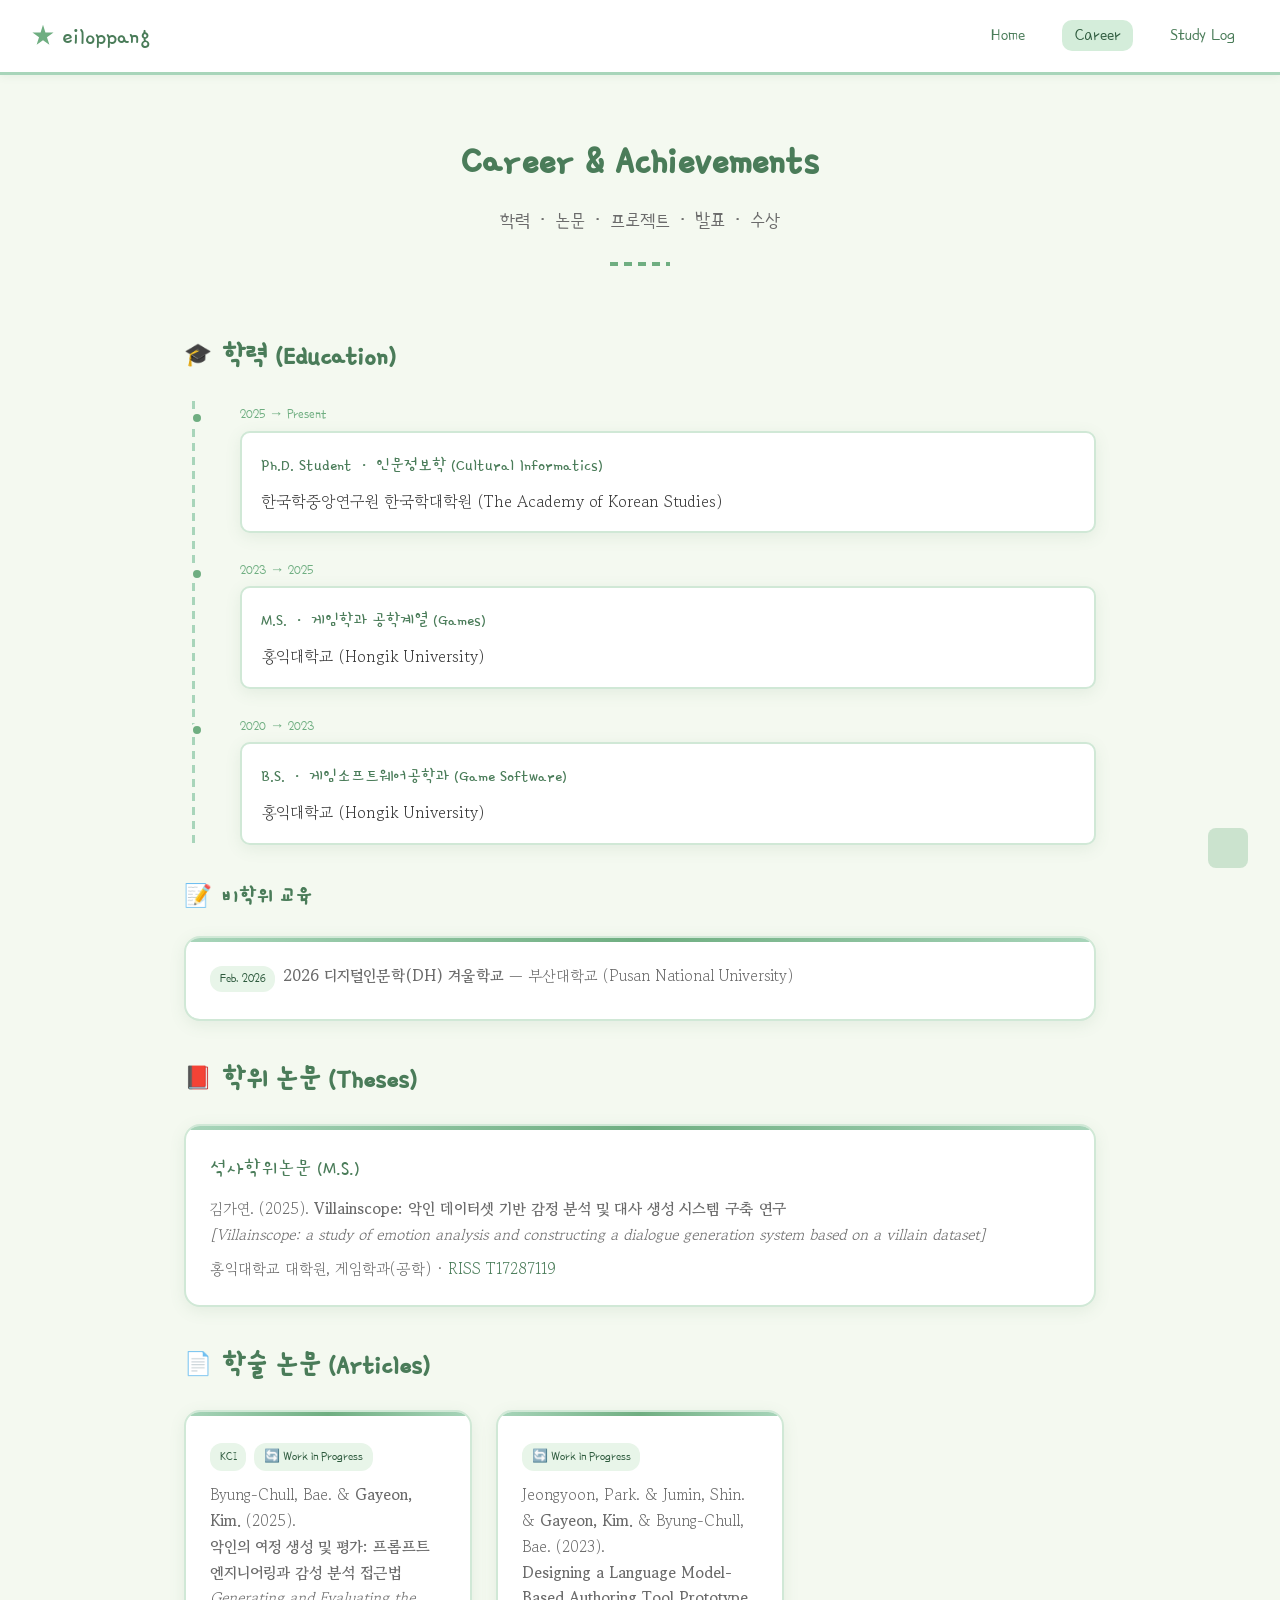
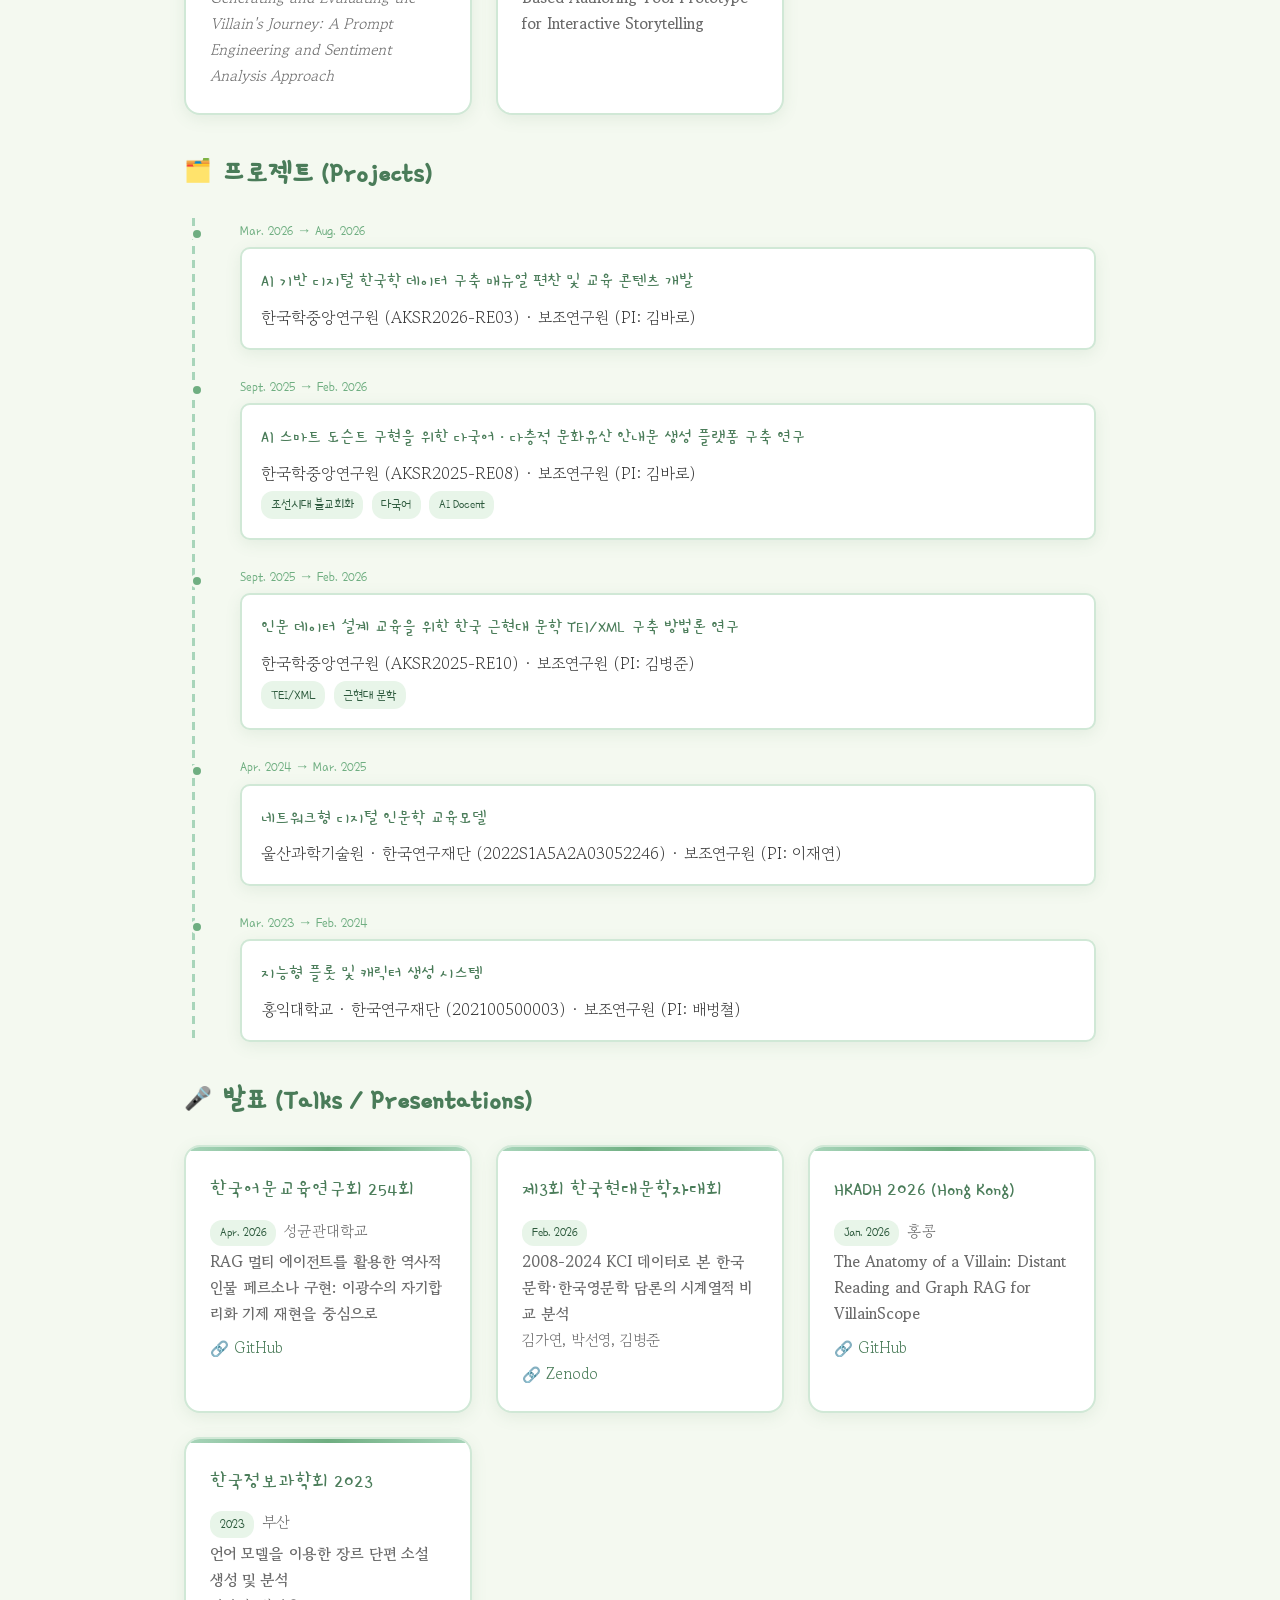
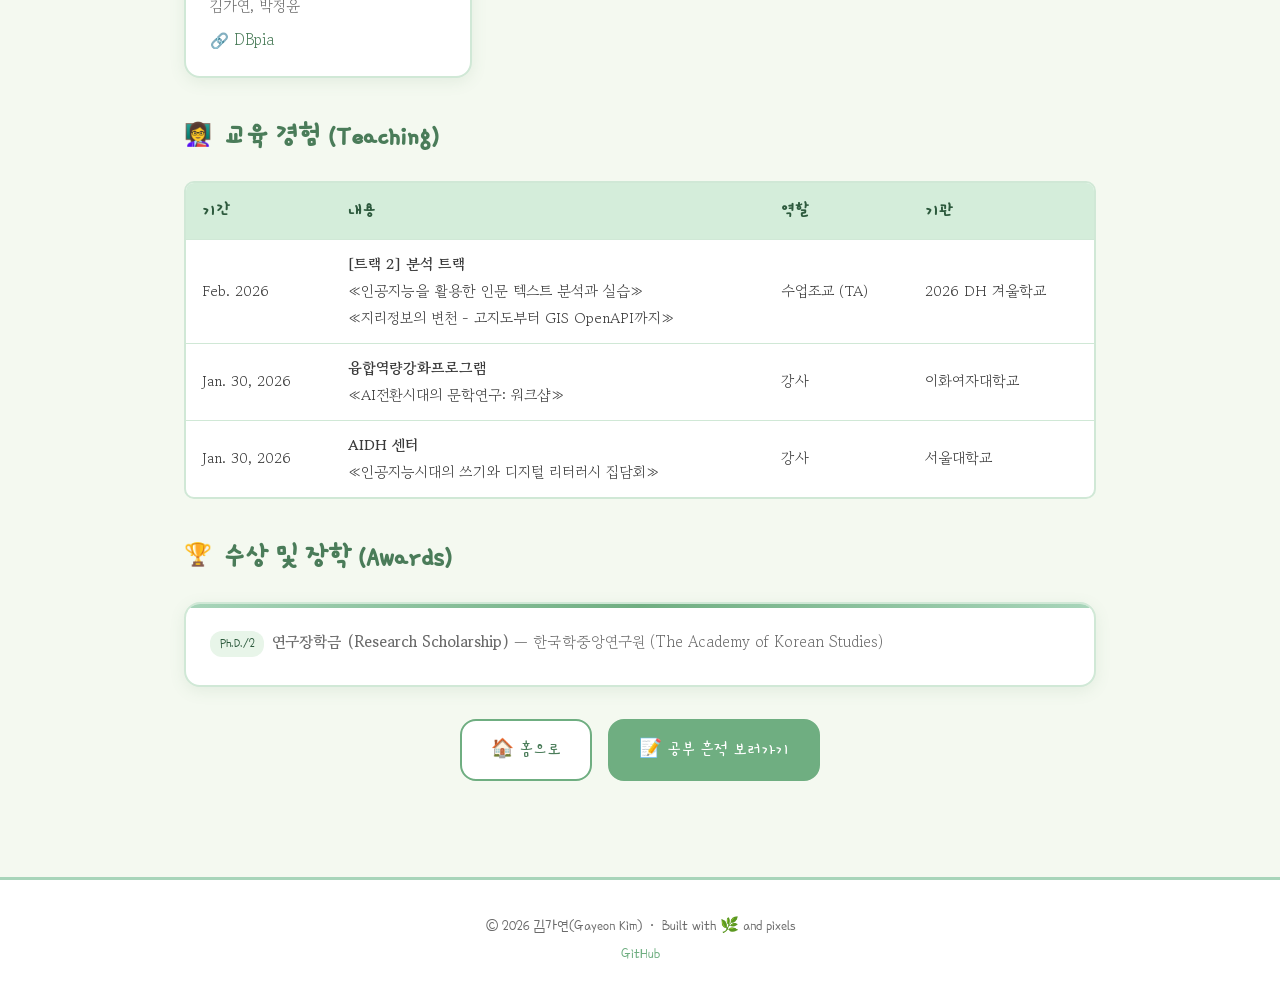
==== career.html @ f71bd715 "git-layout update 1" ====
<!DOCTYPE html>
<html lang="ko">
<head>
  <meta charset="UTF-8" />
  <meta name="viewport" content="width=device-width, initial-scale=1.0" />
  <title>Career · 김가연</title>
  <link rel="stylesheet" href="style.css" />
  <link rel="icon" href="data:image/svg+xml,<svg xmlns='http://www.w3.org/2000/svg' viewBox='0 0 100 100'><text y='.9em' font-size='90'>🌿</text></svg>" />
</head>
<body>

  <!-- Navigation -->
  <nav class="navbar">
    <a href="index.html" class="nav-logo">
      <span class="pixel-star"></span> eiloppang
    </a>
    <ul class="nav-links">
      <li><a href="index.html">Home</a></li>
      <li><a href="career.html" class="active">Career</a></li>
      <li><a href="study.html">Study Log</a></li>
    </ul>
  </nav>

  <!-- Hero -->
  <section class="hero">
    <h1 class="hero-title">Career &amp; Achievements</h1>
    <p class="hero-sub">학력 · 논문 · 프로젝트 · 발표 · 수상</p>
  </section>

  <main class="container">

    <!-- ===== Education ===== -->
    <section>
      <h2 class="section-title"><span class="icon">🎓</span> 학력 (Education)</h2>
      <div class="timeline">

        <div class="timeline-item">
          <div class="timeline-date">2025 → Present</div>
          <div class="timeline-content">
            <div class="timeline-title">Ph.D. Student · 인문정보학 (Cultural Informatics)</div>
            <p>한국학중앙연구원 한국학대학원 (The Academy of Korean Studies)</p>
          </div>
        </div>

        <div class="timeline-item">
          <div class="timeline-date">2023 → 2025</div>
          <div class="timeline-content">
            <div class="timeline-title">M.S. · 게임학과 공학계열 (Games)</div>
            <p>홍익대학교 (Hongik University)</p>
          </div>
        </div>

        <div class="timeline-item">
          <div class="timeline-date">2020 → 2023</div>
          <div class="timeline-content">
            <div class="timeline-title">B.S. · 게임소프트웨어공학과 (Game Software)</div>
            <p>홍익대학교 (Hongik University)</p>
          </div>
        </div>

      </div>

      <h3 class="section-title" style="font-size:1.3rem;"><span class="icon">📝</span> 비학위 교육</h3>
      <div class="card" style="margin-bottom: 2rem;">
        <div class="card-body">
          <p><span class="card-tag">Feb. 2026</span> <strong>2026 디지털인문학(DH) 겨울학교</strong> — 부산대학교 (Pusan National University)</p>
        </div>
      </div>
    </section>

    <!-- ===== Theses ===== -->
    <section>
      <h2 class="section-title"><span class="icon">📕</span> 학위 논문 (Theses)</h2>
      <div class="card" style="margin-bottom: 2rem;">
        <div class="card-title">석사학위논문 (M.S.)</div>
        <div class="card-body">
          <p>
            김가연. (2025). <strong>Villainscope: 악인 데이터셋 기반 감정 분석 및 대사 생성 시스템 구축 연구</strong>
            <br /><em>[Villainscope: a study of emotion analysis and constructing a dialogue generation system based on a villain dataset]</em>
          </p>
          <p style="margin-top: 0.5rem;">
            홍익대학교 대학원, 게임학과(공학) · 
            <a href="https://www-riss-kr/link?id=T17287119" target="_blank">RISS T17287119</a>
          </p>
        </div>
      </div>
    </section>

    <!-- ===== Articles ===== -->
    <section>
      <h2 class="section-title"><span class="icon">📄</span> 학술 논문 (Articles)</h2>
      <div class="card-grid">

        <div class="card">
          <div class="card-title">
            <span class="card-tag">KCI</span> <span class="card-tag">🔄 Work in Progress</span>
          </div>
          <div class="card-body">
            <p>Byung-Chull, Bae. &amp; <strong>Gayeon, Kim.</strong> (2025).</p>
            <p><strong>악인의 여정 생성 및 평가: 프롬프트 엔지니어링과 감성 분석 접근법</strong></p>
            <p><em>Generating and Evaluating the Villain's Journey: A Prompt Engineering and Sentiment Analysis Approach</em></p>
          </div>
        </div>

        <div class="card">
          <div class="card-title">
            <span class="card-tag">🔄 Work in Progress</span>
          </div>
          <div class="card-body">
            <p>Jeongyoon, Park. &amp; Jumin, Shin. &amp; <strong>Gayeon, Kim.</strong> &amp; Byung-Chull, Bae. (2023).</p>
            <p><strong>Designing a Language Model-Based Authoring Tool Prototype for Interactive Storytelling</strong></p>
          </div>
        </div>

      </div>
    </section>

    <!-- ===== Projects ===== -->
    <section>
      <h2 class="section-title"><span class="icon">🗂️</span> 프로젝트 (Projects)</h2>
      <div class="timeline">

        <div class="timeline-item">
          <div class="timeline-date">Mar. 2026 → Aug. 2026</div>
          <div class="timeline-content">
            <div class="timeline-title">AI 기반 디지털 한국학 데이터 구축 매뉴얼 편찬 및 교육 콘텐츠 개발</div>
            <p>한국학중앙연구원 (AKSR2026-RE03) · 보조연구원 (PI: 김바로)</p>
          </div>
        </div>

        <div class="timeline-item">
          <div class="timeline-date">Sept. 2025 → Feb. 2026</div>
          <div class="timeline-content">
            <div class="timeline-title">AI 스마트 도슨트 구현을 위한 다국어·다층적 문화유산 안내문 생성 플랫폼 구축 연구</div>
            <p>한국학중앙연구원 (AKSR2025-RE08) · 보조연구원 (PI: 김바로)</p>
            <p><span class="card-tag">조선시대 불교회화</span> <span class="card-tag">다국어</span> <span class="card-tag">AI Docent</span></p>
          </div>
        </div>

        <div class="timeline-item">
          <div class="timeline-date">Sept. 2025 → Feb. 2026</div>
          <div class="timeline-content">
            <div class="timeline-title">인문 데이터 설계 교육을 위한 한국 근현대 문학 TEI/XML 구축 방법론 연구</div>
            <p>한국학중앙연구원 (AKSR2025-RE10) · 보조연구원 (PI: 김병준)</p>
            <p><span class="card-tag">TEI/XML</span> <span class="card-tag">근현대 문학</span></p>
          </div>
        </div>

        <div class="timeline-item">
          <div class="timeline-date">Apr. 2024 → Mar. 2025</div>
          <div class="timeline-content">
            <div class="timeline-title">네트워크형 디지털 인문학 교육모델</div>
            <p>울산과학기술원 · 한국연구재단 (2022S1A5A2A03052246) · 보조연구원 (PI: 이재연)</p>
          </div>
        </div>

        <div class="timeline-item">
          <div class="timeline-date">Mar. 2023 → Feb. 2024</div>
          <div class="timeline-content">
            <div class="timeline-title">지능형 플롯 및 캐릭터 생성 시스템</div>
            <p>홍익대학교 · 한국연구재단 (202100500003) · 보조연구원 (PI: 배벙쳘)</p>
          </div>
        </div>

      </div>
    </section>

    <!-- ===== Talks ===== -->
    <section>
      <h2 class="section-title"><span class="icon">🎤</span> 발표 (Talks / Presentations)</h2>
      <div class="card-grid">

        <div class="card">
          <div class="card-title">한국어문교육연구회 254회</div>
          <div class="card-body">
            <p><span class="card-tag">Apr. 2026</span> 성균관대학교</p>
            <p><strong>RAG 멀티 에이전트를 활용한 역사적 인물 페르소나 구현: 이광수의 자기합리화 기제 재현을 중심으로</strong></p>
            <p style="margin-top:0.5rem;"><a href="https://github.com/eiloppang/LGS-mulitagent" target="_blank">🔗 GitHub</a></p>
          </div>
        </div>

        <div class="card">
          <div class="card-title">제3회 한국현대문학자대회</div>
          <div class="card-body">
            <p><span class="card-tag">Feb. 2026</span></p>
            <p><strong>2008-2024 KCI 데이터로 본 한국문학·한국영문학 담론의 시계열적 비교 분석</strong></p>
            <p>김가연, 박선영, 김병준</p>
            <p style="margin-top:0.5rem;"><a href="https://zenodo.org/records/18738333" target="_blank">🔗 Zenodo</a></p>
          </div>
        </div>

        <div class="card">
          <div class="card-title">HKADH 2026 (Hong Kong)</div>
          <div class="card-body">
            <p><span class="card-tag">Jan. 2026</span> 홍콩</p>
            <p><strong>The Anatomy of a Villain: Distant Reading and Graph RAG for VillainScope</strong></p>
            <p style="margin-top:0.5rem;"><a href="https://github.com/eiloppang/VillainScope_project" target="_blank">🔗 GitHub</a></p>
          </div>
        </div>

        <div class="card">
          <div class="card-title">한국정보과학회 2023</div>
          <div class="card-body">
            <p><span class="card-tag">2023</span> 부산</p>
            <p><strong>언어 모델을 이용한 장르 단편 소설 생성 및 분석</strong></p>
            <p>김가연, 박정윤</p>
            <p style="margin-top:0.5rem;"><a href="https://www.dbpia.co.kr/journal/articleDetail?nodeId=NODE11705268" target="_blank">🔗 DBpia</a></p>
          </div>
        </div>

      </div>
    </section>

    <!-- ===== Teaching ===== -->
    <section>
      <h2 class="section-title"><span class="icon">👩‍🏫</span> 교육 경험 (Teaching)</h2>
      <table class="styled-table">
        <thead>
          <tr>
            <th>기간</th>
            <th>내용</th>
            <th>역할</th>
            <th>기관</th>
          </tr>
        </thead>
        <tbody>
          <tr>
            <td>Feb. 2026</td>
            <td>
              <strong>[트랙 2] 분석 트랙</strong><br />
              ≪인공지능을 활용한 인문 텍스트 분석과 실습≫<br />
              ≪지리정보의 변천 - 고지도부터 GIS OpenAPI까지≫
            </td>
            <td>수업조교 (TA)</td>
            <td>2026 DH 겨울학교</td>
          </tr>
          <tr>
            <td>Jan. 30, 2026</td>
            <td>
              <strong>융합역량강화프로그램</strong><br />
              ≪AI전환시대의 문학연구: 워크샵≫
            </td>
            <td>강사</td>
            <td>이화여자대학교</td>
          </tr>
          <tr>
            <td>Jan. 30, 2026</td>
            <td>
              <strong>AIDH 센터</strong><br />
              ≪인공지능시대의 쓰기와 디지털 리터러시 집담회≫
            </td>
            <td>강사</td>
            <td>서울대학교</td>
          </tr>
        </tbody>
      </table>
    </section>

    <!-- ===== Awards ===== -->
    <section>
      <h2 class="section-title"><span class="icon">🏆</span> 수상 및 장학 (Awards)</h2>
      <div class="card" style="margin-bottom: 2rem;">
        <div class="card-body">
          <p><span class="card-tag">Ph.D./2</span> <strong>연구장학금 (Research Scholarship)</strong> — 한국학중앙연구원 (The Academy of Korean Studies)</p>
        </div>
      </div>
    </section>

    <!-- CTA -->
    <div class="cta-area">
      <a href="index.html" class="btn btn-secondary">🏠 홈으로</a>
      <a href="study.html" class="btn btn-primary">📝 공부 흔적 보러가기</a>
    </div>

  </main>

  <!-- Footer -->
  <footer class="footer">
    <p>© 2026 김가연(Gayeon Kim) · Built with 🌿 and pixels</p>
    <p><a href="https://github.com/eiloppang" target="_blank">GitHub</a></p>
  </footer>

  <div class="pixel-deco"></div>

</body>
</html>
---- style.css ----
/* ===== Google Fonts ===== */
@import url('https://fonts.googleapis.com/css2?family=Gowun+Batang&family=Gamja+Flower&family=Poor+Story&display=swap');

/* ===== CSS Variables ===== */
:root {
  --bg-main: #f4f9f0;
  --bg-card: #ffffff;
  --bg-accent: #d4edda;
  --bg-accent-hover: #c1e6c9;
  --green-dark: #4a7c59;
  --green-mid: #6fae81;
  --green-light: #a8d5ba;
  --green-pastel: #e8f5e9;
  --text-main: #3a3a3a;
  --text-sub: #6b6b6b;
  --text-accent: #2d5a3d;
  --border-soft: #d0e8d6;
  --shadow-card: 0 4px 16px rgba(74, 124, 89, 0.10);
  --shadow-hover: 0 8px 28px rgba(74, 124, 89, 0.18);
  --radius: 16px;
  --radius-sm: 10px;
  --transition: 0.3s ease;
}

/* ===== Reset & Base ===== */
*, *::before, *::after {
  margin: 0;
  padding: 0;
  box-sizing: border-box;
}

html {
  scroll-behavior: smooth;
}

body {
  font-family: 'Gowun Batang', serif;
  background: var(--bg-main);
  color: var(--text-main);
  line-height: 1.8;
  min-height: 100vh;
}

a {
  color: var(--green-dark);
  text-decoration: none;
  transition: color var(--transition);
}

a:hover {
  color: var(--green-mid);
}

/* ===== Pixel-art decorative border ===== */
.pixel-border {
  border: 3px solid var(--green-light);
  border-image: repeating-linear-gradient(
    90deg,
    var(--green-light) 0px,
    var(--green-light) 6px,
    transparent 6px,
    transparent 10px
  ) 3;
}

/* ===== Navigation ===== */
.navbar {
  background: var(--bg-card);
  border-bottom: 3px solid var(--green-light);
  padding: 0.8rem 2rem;
  display: flex;
  justify-content: space-between;
  align-items: center;
  position: sticky;
  top: 0;
  z-index: 100;
  box-shadow: 0 2px 8px rgba(74, 124, 89, 0.08);
}

.nav-logo {
  font-family: 'Gamja Flower', cursive;
  font-size: 1.6rem;
  color: var(--green-dark);
  display: flex;
  align-items: center;
  gap: 0.5rem;
}

.nav-logo .pixel-star {
  display: inline-block;
  width: 22px;
  height: 22px;
  background: var(--green-mid);
  clip-path: polygon(
    50% 0%, 61% 35%, 98% 35%, 68% 57%,
    79% 91%, 50% 70%, 21% 91%, 32% 57%,
    2% 35%, 39% 35%
  );
}

.nav-links {
  display: flex;
  gap: 1.5rem;
  list-style: none;
}

.nav-links a {
  font-family: 'Poor Story', cursive;
  font-size: 1.1rem;
  padding: 0.4rem 0.8rem;
  border-radius: var(--radius-sm);
  transition: background var(--transition), color var(--transition);
}

.nav-links a:hover,
.nav-links a.active {
  background: var(--bg-accent);
  color: var(--text-accent);
}

/* ===== Hero Section ===== */
.hero {
  text-align: center;
  padding: 3rem 2rem 2rem;
  position: relative;
}

.hero::after {
  content: '';
  display: block;
  width: 60px;
  height: 4px;
  margin: 1.5rem auto 0;
  background: repeating-linear-gradient(
    90deg,
    var(--green-mid) 0px,
    var(--green-mid) 8px,
    transparent 8px,
    transparent 14px
  );
}

.hero-title {
  font-family: 'Gamja Flower', cursive;
  font-size: 2.6rem;
  color: var(--green-dark);
  margin-bottom: 0.4rem;
}

.hero-sub {
  font-family: 'Poor Story', cursive;
  font-size: 1.2rem;
  color: var(--text-sub);
}

.hero-badge {
  display: inline-block;
  margin-top: 1rem;
  padding: 0.3rem 1rem;
  background: var(--bg-accent);
  color: var(--text-accent);
  border-radius: 20px;
  font-family: 'Poor Story', cursive;
  font-size: 0.95rem;
}

/* ===== Container ===== */
.container {
  max-width: 960px;
  margin: 0 auto;
  padding: 2rem 1.5rem;
}

.container-wide {
  max-width: 1100px;
  margin: 0 auto;
  padding: 2rem 1.5rem;
}

/* ===== Section Title ===== */
.section-title {
  font-family: 'Gamja Flower', cursive;
  font-size: 1.8rem;
  color: var(--green-dark);
  margin-bottom: 1.2rem;
  display: flex;
  align-items: center;
  gap: 0.6rem;
}

.section-title .icon {
  font-size: 1.4rem;
}

/* ===== Cards ===== */
.card-grid {
  display: grid;
  grid-template-columns: repeat(auto-fill, minmax(280px, 1fr));
  gap: 1.5rem;
  margin-bottom: 2rem;
}

.card {
  background: var(--bg-card);
  border: 2px solid var(--border-soft);
  border-radius: var(--radius);
  padding: 1.5rem;
  box-shadow: var(--shadow-card);
  transition: transform var(--transition), box-shadow var(--transition);
  position: relative;
  overflow: hidden;
}

.card::before {
  content: '';
  position: absolute;
  top: 0;
  left: 0;
  right: 0;
  height: 4px;
  background: linear-gradient(90deg, var(--green-light), var(--green-mid), var(--green-light));
}

.card:hover {
  transform: translateY(-4px);
  box-shadow: var(--shadow-hover);
}

.card-title {
  font-family: 'Gamja Flower', cursive;
  font-size: 1.3rem;
  color: var(--green-dark);
  margin-bottom: 0.5rem;
}

.card-body {
  font-size: 0.95rem;
  color: var(--text-sub);
  line-height: 1.7;
}

.card-tag {
  display: inline-block;
  padding: 0.15rem 0.6rem;
  background: var(--green-pastel);
  color: var(--text-accent);
  border-radius: 12px;
  font-size: 0.8rem;
  margin: 0.2rem 0.2rem 0.2rem 0;
  font-family: 'Poor Story', cursive;
}

/* ===== Interest Cards (index) ===== */
.interest-grid {
  display: grid;
  grid-template-columns: repeat(auto-fill, minmax(200px, 1fr));
  gap: 1.2rem;
  margin-bottom: 2rem;
}

.interest-card {
  background: var(--bg-card);
  border: 2px dashed var(--green-light);
  border-radius: var(--radius);
  padding: 1.2rem;
  text-align: center;
  transition: transform var(--transition), border-color var(--transition);
}

.interest-card:hover {
  transform: translateY(-3px);
  border-color: var(--green-mid);
}

.interest-icon {
  font-size: 2rem;
  margin-bottom: 0.5rem;
}

.interest-label {
  font-family: 'Gamja Flower', cursive;
  font-size: 1.15rem;
  color: var(--green-dark);
}

.interest-desc {
  font-size: 0.85rem;
  color: var(--text-sub);
  margin-top: 0.3rem;
}

/* ===== Bio Text Block ===== */
.bio-block {
  background: var(--bg-card);
  border: 2px solid var(--border-soft);
  border-radius: var(--radius);
  padding: 2rem;
  margin-bottom: 2rem;
  box-shadow: var(--shadow-card);
  position: relative;
}

.bio-block::before {
  content: '"';
  position: absolute;
  top: 0.2rem;
  left: 1rem;
  font-size: 3rem;
  color: var(--green-light);
  font-family: 'Gamja Flower', cursive;
  line-height: 1;
}

.bio-block p {
  margin-bottom: 1rem;
  text-indent: 1em;
}

.bio-block p:last-child {
  margin-bottom: 0;
}

.bio-highlight {
  color: var(--green-dark);
  font-weight: bold;
}

/* ===== CTA Buttons ===== */
.cta-area {
  display: flex;
  gap: 1rem;
  justify-content: center;
  flex-wrap: wrap;
  margin: 2rem 0;
}

.btn {
  display: inline-flex;
  align-items: center;
  gap: 0.5rem;
  padding: 0.8rem 1.8rem;
  border-radius: var(--radius);
  font-family: 'Gamja Flower', cursive;
  font-size: 1.15rem;
  border: 2px solid var(--green-mid);
  cursor: pointer;
  transition: all var(--transition);
  text-decoration: none;
}

.btn-primary {
  background: var(--green-mid);
  color: #fff;
}

.btn-primary:hover {
  background: var(--green-dark);
  border-color: var(--green-dark);
  color: #fff;
}

.btn-secondary {
  background: var(--bg-card);
  color: var(--green-dark);
}

.btn-secondary:hover {
  background: var(--bg-accent);
}

/* ===== Timeline (career) ===== */
.timeline {
  position: relative;
  padding-left: 2rem;
  margin-bottom: 2rem;
}

.timeline::before {
  content: '';
  position: absolute;
  left: 8px;
  top: 0;
  bottom: 0;
  width: 3px;
  background: repeating-linear-gradient(
    180deg,
    var(--green-light) 0px,
    var(--green-light) 8px,
    transparent 8px,
    transparent 14px
  );
}

.timeline-item {
  position: relative;
  margin-bottom: 1.5rem;
  padding-left: 1.5rem;
}

.timeline-item::before {
  content: '';
  position: absolute;
  left: -1.65rem;
  top: 0.6rem;
  width: 14px;
  height: 14px;
  background: var(--green-mid);
  border: 3px solid var(--bg-main);
  border-radius: 50%;
}

.timeline-date {
  font-family: 'Poor Story', cursive;
  font-size: 0.9rem;
  color: var(--green-mid);
  margin-bottom: 0.2rem;
}

.timeline-content {
  background: var(--bg-card);
  border: 2px solid var(--border-soft);
  border-radius: var(--radius-sm);
  padding: 1rem 1.2rem;
  box-shadow: var(--shadow-card);
}

.timeline-title {
  font-family: 'Gamja Flower', cursive;
  font-size: 1.15rem;
  color: var(--green-dark);
  margin-bottom: 0.3rem;
}

/* ===== Tables (career) ===== */
.styled-table {
  width: 100%;
  border-collapse: separate;
  border-spacing: 0;
  border: 2px solid var(--border-soft);
  border-radius: var(--radius-sm);
  overflow: hidden;
  margin-bottom: 2rem;
  background: var(--bg-card);
}

.styled-table thead {
  background: var(--bg-accent);
}

.styled-table th {
  padding: 0.8rem 1rem;
  font-family: 'Gamja Flower', cursive;
  font-size: 1.05rem;
  color: var(--text-accent);
  text-align: left;
}

.styled-table td {
  padding: 0.7rem 1rem;
  border-top: 1px solid var(--border-soft);
  font-size: 0.93rem;
}

.styled-table tbody tr:hover {
  background: var(--green-pastel);
}

/* ===== Study Page ===== */
.study-card {
  background: var(--bg-card);
  border: 2px solid var(--border-soft);
  border-radius: var(--radius);
  padding: 1.5rem;
  margin-bottom: 1.2rem;
  box-shadow: var(--shadow-card);
  transition: transform var(--transition);
}

.study-card:hover {
  transform: translateY(-2px);
}

.study-card-header {
  display: flex;
  justify-content: space-between;
  align-items: flex-start;
  margin-bottom: 0.6rem;
}

.study-card-title {
  font-family: 'Gamja Flower', cursive;
  font-size: 1.2rem;
  color: var(--green-dark);
}

.study-card-date {
  font-family: 'Poor Story', cursive;
  font-size: 0.9rem;
  color: var(--green-mid);
  white-space: nowrap;
  margin-left: 1rem;
}

.study-card-body {
  font-size: 0.93rem;
  color: var(--text-sub);
}

.study-empty {
  text-align: center;
  padding: 3rem;
  color: var(--text-sub);
  font-family: 'Poor Story', cursive;
  font-size: 1.2rem;
  border: 2px dashed var(--green-light);
  border-radius: var(--radius);
}

/* ===== Skill Tags List ===== */
.skill-group {
  margin-bottom: 1.5rem;
}

.skill-group-title {
  font-family: 'Gamja Flower', cursive;
  font-size: 1.1rem;
  color: var(--text-accent);
  margin-bottom: 0.5rem;
}

.skill-tags {
  display: flex;
  flex-wrap: wrap;
  gap: 0.4rem;
}

.skill-tag {
  display: inline-block;
  padding: 0.25rem 0.75rem;
  background: var(--green-pastel);
  color: var(--text-accent);
  border: 1px solid var(--green-light);
  border-radius: 20px;
  font-size: 0.88rem;
  font-family: 'Poor Story', cursive;
}

/* ===== Footer ===== */
.footer {
  text-align: center;
  padding: 2rem 1rem;
  margin-top: 2rem;
  border-top: 3px solid var(--green-light);
  background: var(--bg-card);
  font-family: 'Poor Story', cursive;
  color: var(--text-sub);
  font-size: 0.95rem;
}

.footer a {
  color: var(--green-mid);
}

/* ===== Floating Pixel Deco ===== */
.pixel-deco {
  position: fixed;
  bottom: 2rem;
  right: 2rem;
  width: 40px;
  height: 40px;
  background: var(--green-mid);
  border-radius: 8px;
  opacity: 0.3;
  animation: float 3s ease-in-out infinite;
  pointer-events: none;
}

@keyframes float {
  0%, 100% { transform: translateY(0) rotate(0deg); }
  50% { transform: translateY(-10px) rotate(5deg); }
}

/* ===== Links list (project, etc) ===== */
.link-icon {
  margin-right: 0.3rem;
  color: var(--green-mid);
}

/* ===== Responsive ===== */
@media (max-width: 700px) {
  .navbar {
    flex-direction: column;
    gap: 0.6rem;
    padding: 0.6rem 1rem;
  }

  .nav-links {
    gap: 0.8rem;
  }

  .hero-title {
    font-size: 2rem;
  }

  .container, .container-wide {
    padding: 1.2rem 1rem;
  }

  .card-grid {
    grid-template-columns: 1fr;
  }

  .interest-grid {
    grid-template-columns: repeat(2, 1fr);
  }

  .cta-area {
    flex-direction: column;
    align-items: center;
  }

  .study-card-header {
    flex-direction: column;
  }

  .study-card-date {
    margin-left: 0;
    margin-top: 0.3rem;
  }
}

@media (max-width: 400px) {
  .interest-grid {
    grid-template-columns: 1fr;
  }
}
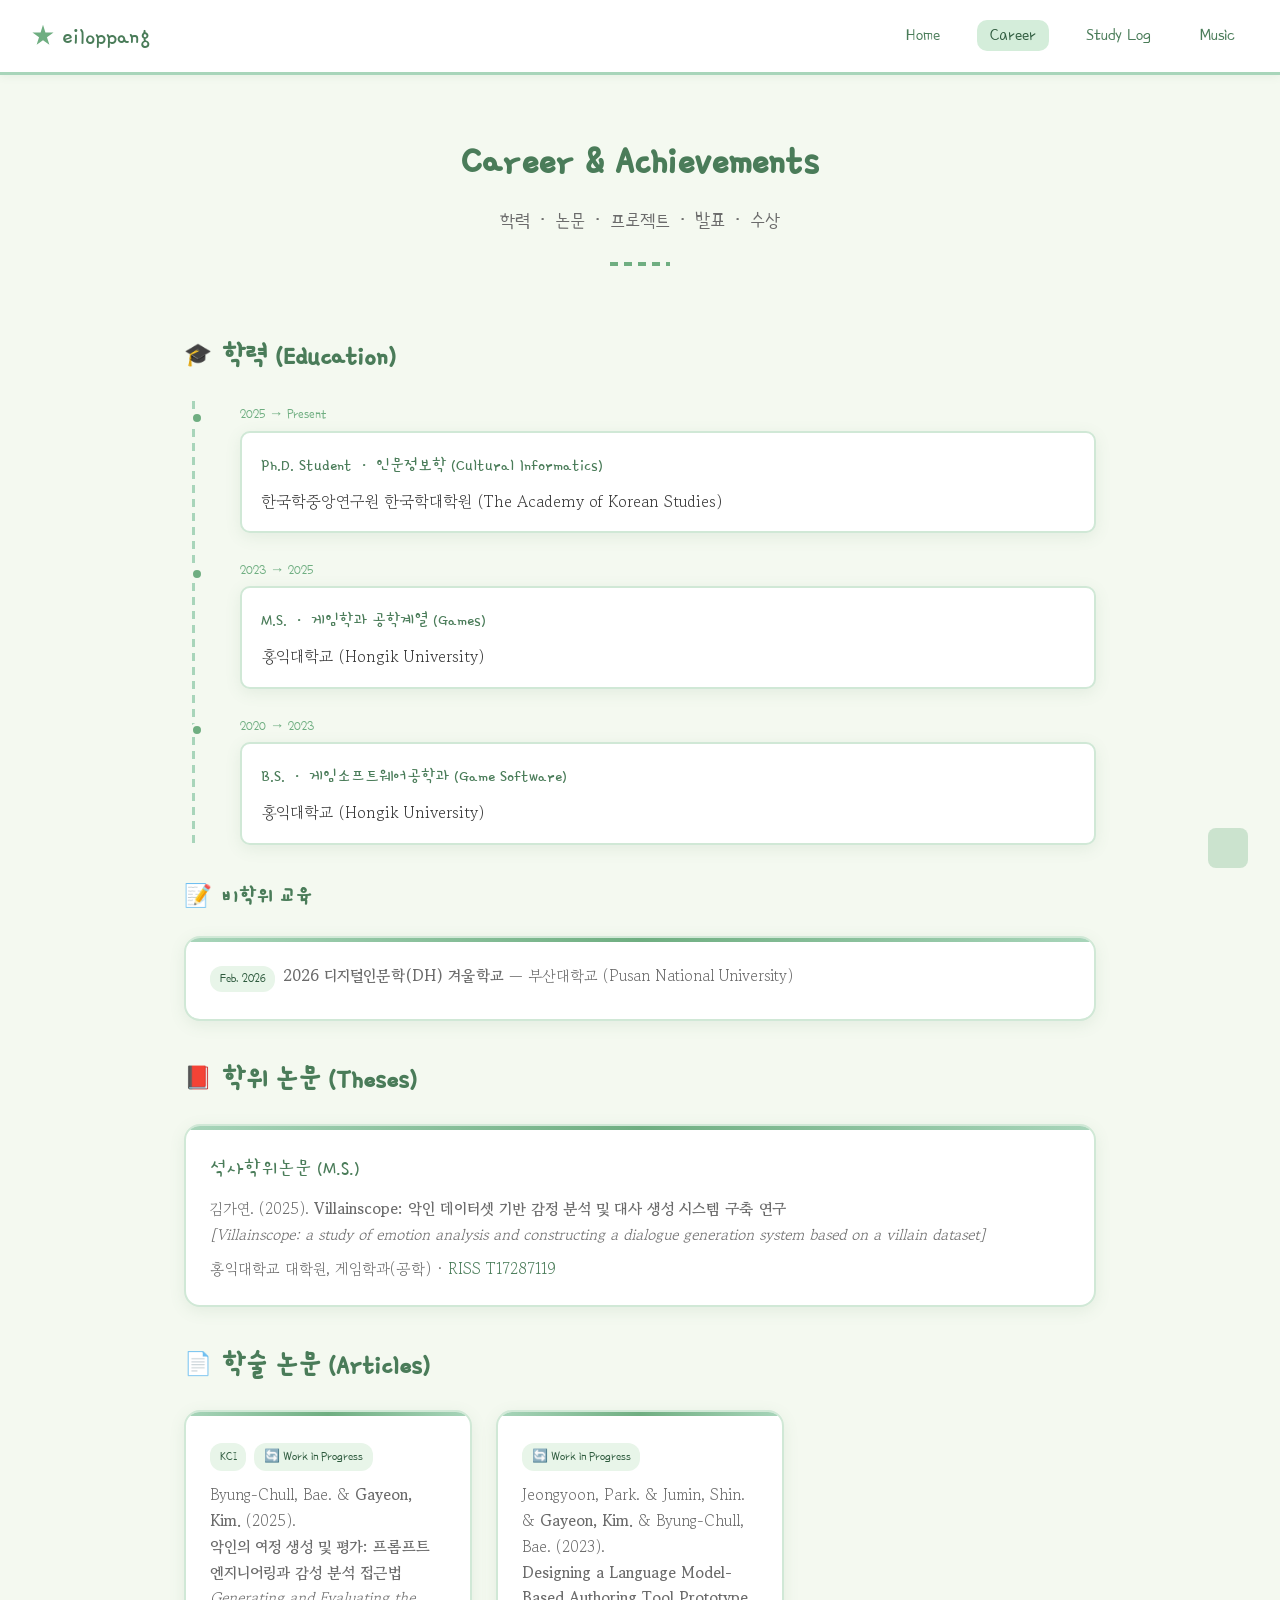
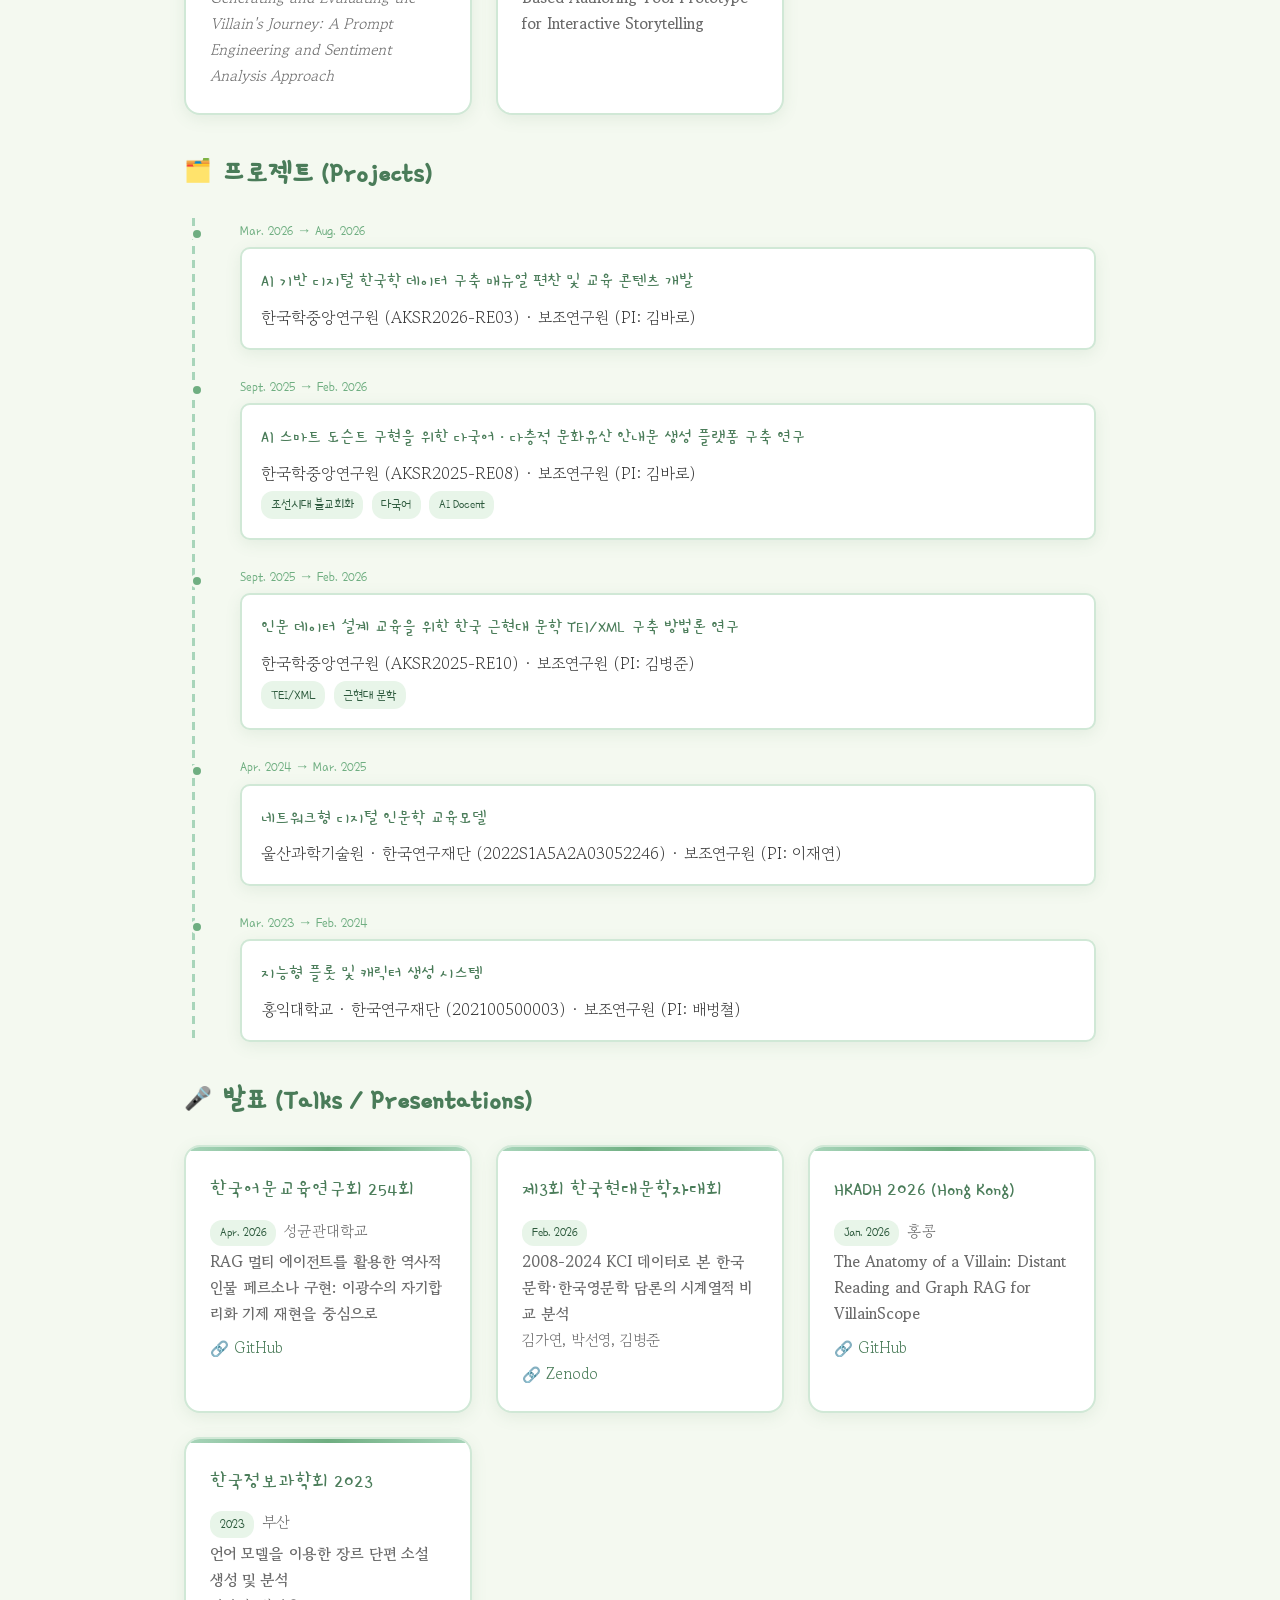
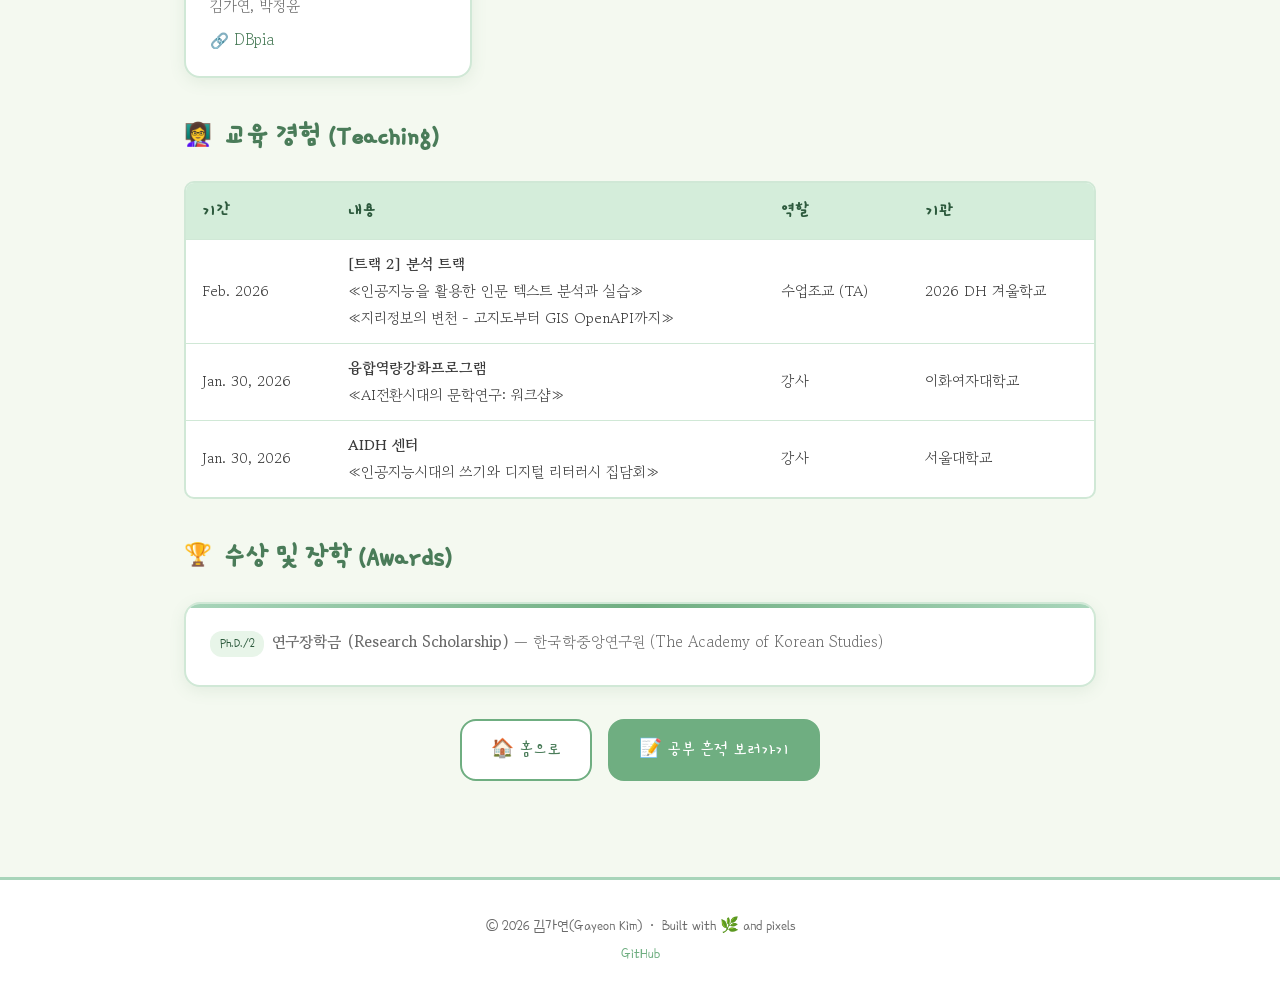
==== commit ce1e5a59: "music 추가" ====
--- a/career.html
+++ b/career.html
@@ -18,6 +18,7 @@
       <li><a href="index.html">Home</a></li>
       <li><a href="career.html" class="active">Career</a></li>
       <li><a href="study.html">Study Log</a></li>
+      <li><a href="music.html">Music</a></li>
     </ul>
   </nav>
 
--- a/style.css
+++ b/style.css
@@ -587,6 +587,97 @@
 }
 
 /* ===== Responsive ===== */
+/* ===== Music Page ===== */
+.music-month {
+  margin-bottom: 2.5rem;
+}
+
+.music-card {
+  display: grid;
+  grid-template-columns: 1fr 1fr;
+  gap: 1.5rem;
+  background: var(--bg-card);
+  border: 2px solid var(--border-soft);
+  border-radius: var(--radius);
+  padding: 1.5rem;
+  margin-bottom: 1.2rem;
+  box-shadow: var(--shadow-card);
+  transition: transform var(--transition);
+  position: relative;
+  overflow: hidden;
+}
+
+.music-card::before {
+  content: '';
+  position: absolute;
+  top: 0;
+  left: 0;
+  right: 0;
+  height: 4px;
+  background: linear-gradient(90deg, #ffd1dc, var(--green-light), #c5b3e6, var(--green-mid));
+}
+
+.music-card:hover {
+  transform: translateY(-3px);
+}
+
+.music-video {
+  position: relative;
+  width: 100%;
+  padding-bottom: 56.25%; /* 16:9 */
+  border-radius: var(--radius-sm);
+  overflow: hidden;
+  background: #000;
+}
+
+.music-video iframe {
+  position: absolute;
+  top: 0;
+  left: 0;
+  width: 100%;
+  height: 100%;
+  border: none;
+  border-radius: var(--radius-sm);
+}
+
+.music-info {
+  display: flex;
+  flex-direction: column;
+  justify-content: center;
+}
+
+.music-title {
+  font-family: 'Gamja Flower', cursive;
+  font-size: 1.3rem;
+  color: var(--green-dark);
+  margin-bottom: 0.2rem;
+}
+
+.music-artist {
+  font-family: 'Poor Story', cursive;
+  font-size: 1rem;
+  color: var(--text-sub);
+  margin-bottom: 0.5rem;
+}
+
+.music-tags {
+  margin-bottom: 0.8rem;
+}
+
+.music-reason {
+  font-size: 0.93rem;
+  color: var(--text-main);
+  line-height: 1.7;
+  padding: 0.8rem;
+  background: var(--green-pastel);
+  border-radius: var(--radius-sm);
+  border-left: 4px solid var(--green-mid);
+}
+
+.music-reason p {
+  margin: 0;
+}
+
 @media (max-width: 700px) {
   .navbar {
     flex-direction: column;
@@ -627,6 +718,10 @@
     margin-left: 0;
     margin-top: 0.3rem;
   }
+
+  .music-card {
+    grid-template-columns: 1fr;
+  }
 }
 
 @media (max-width: 400px) {
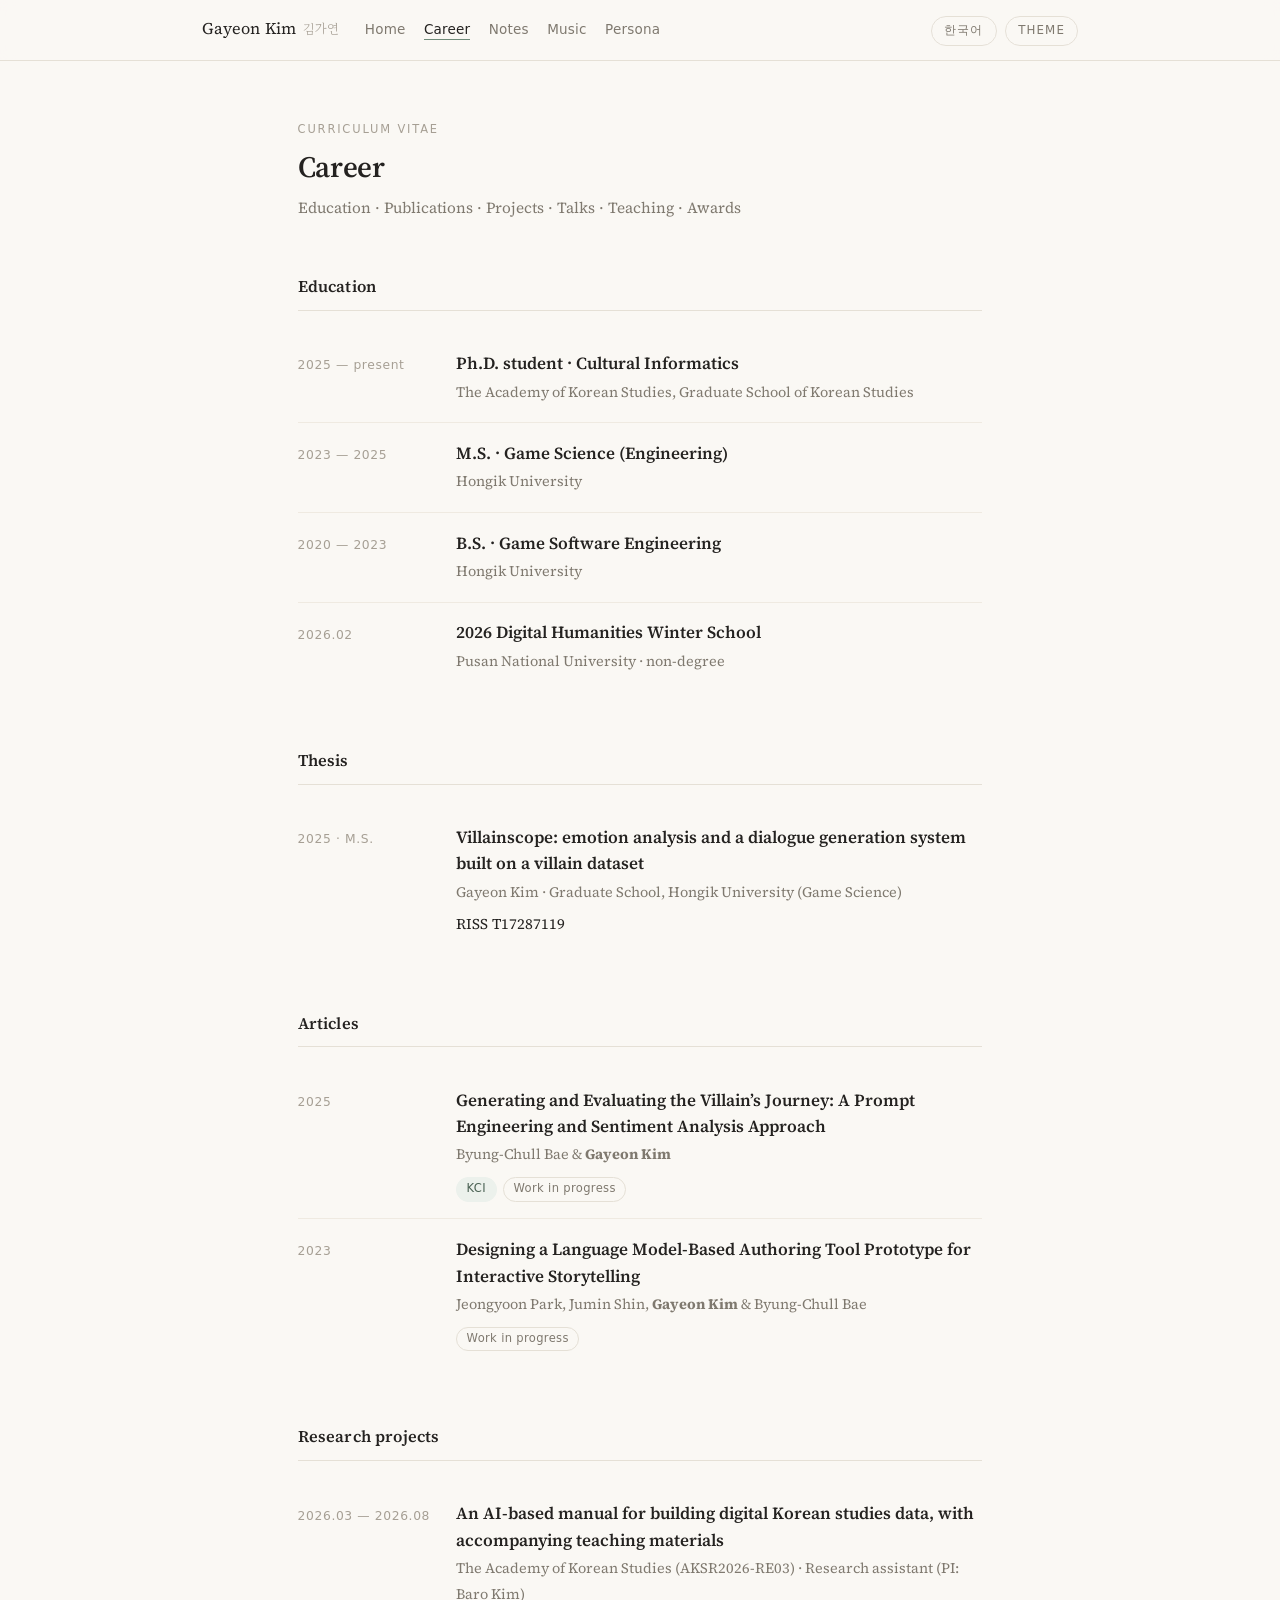
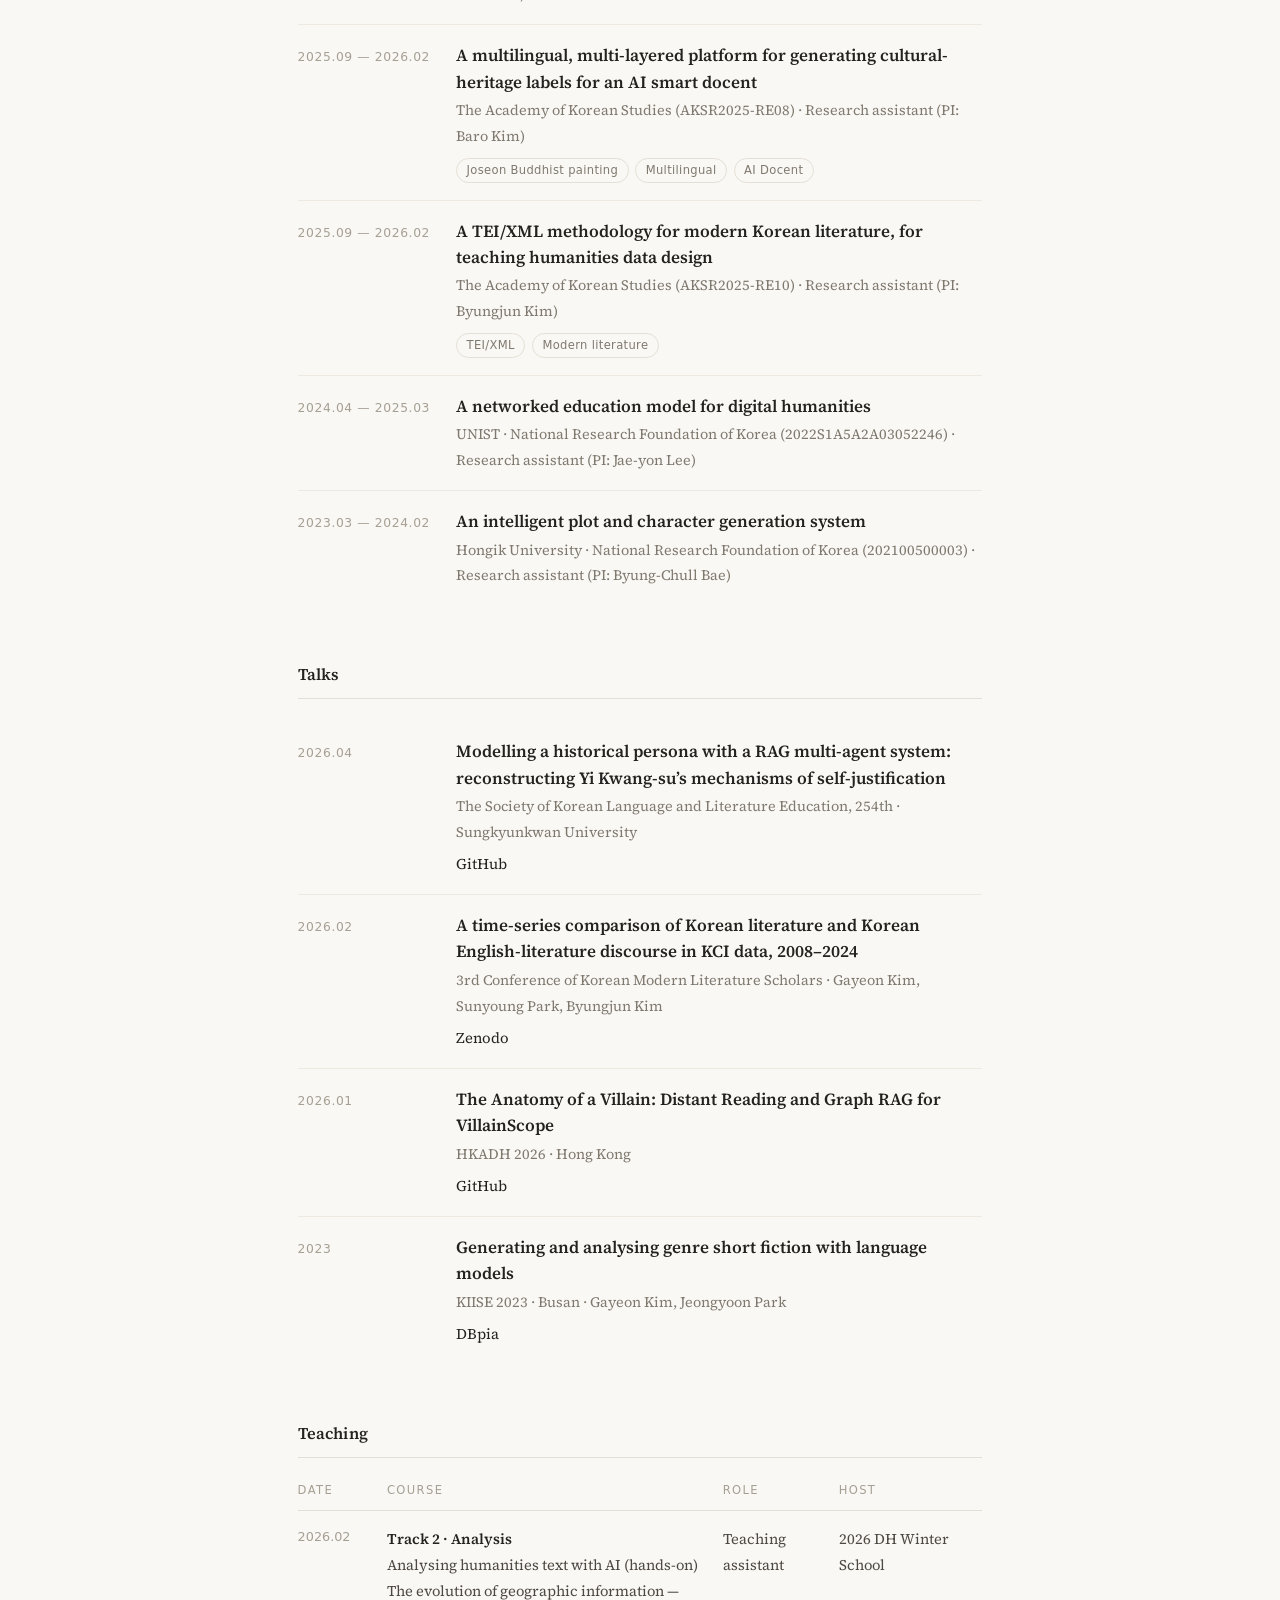
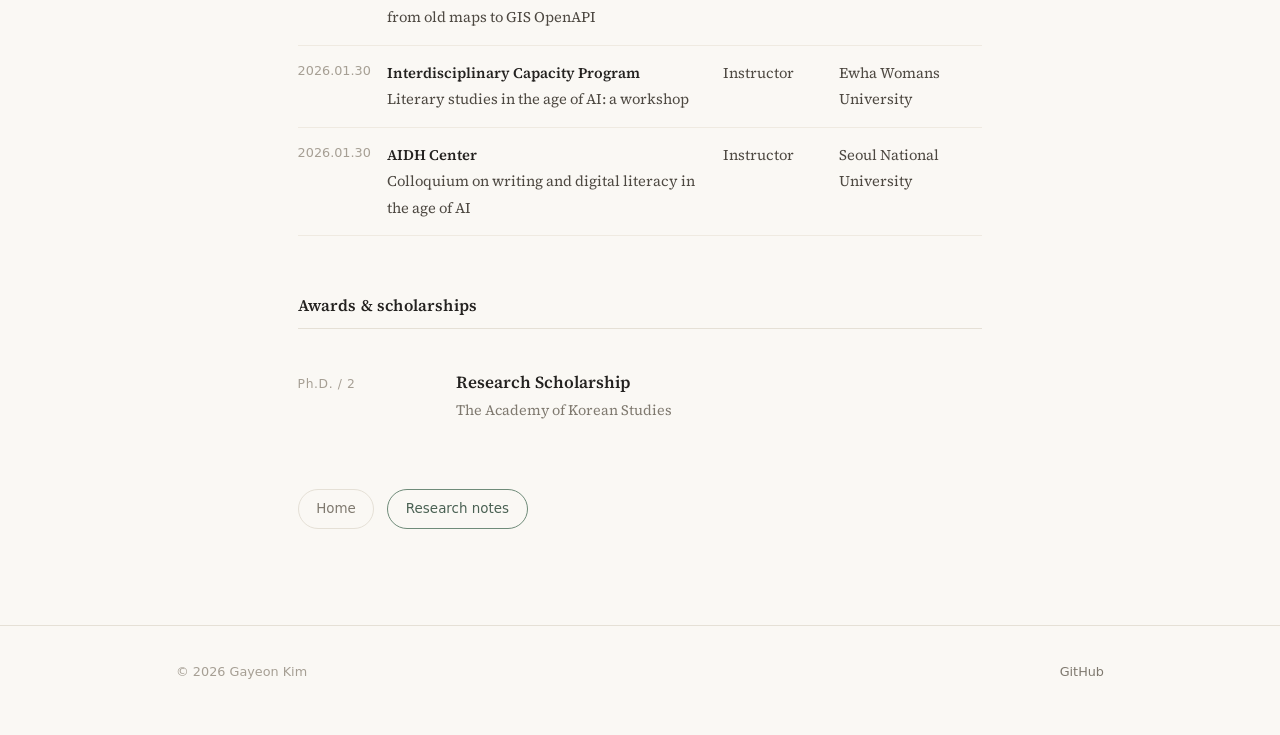
==== commit 50a8f552: "update" ====
--- a/career.html
+++ b/career.html
@@ -1,115 +1,158 @@
 <!DOCTYPE html>
-<html lang="ko">
+<html lang="en" data-lang="en"
+      data-title-ko="이력 · 김가연"
+      data-title-en="Career · Gayeon Kim">
 <head>
   <meta charset="UTF-8" />
   <meta name="viewport" content="width=device-width, initial-scale=1.0" />
-  <title>Career · 김가연</title>
+  <title>Career · Gayeon Kim</title>
   <link rel="stylesheet" href="style.css" />
-  <link rel="icon" href="data:image/svg+xml,<svg xmlns='http://www.w3.org/2000/svg' viewBox='0 0 100 100'><text y='.9em' font-size='90'>🌿</text></svg>" />
+  <link rel="icon" href="data:image/svg+xml,<svg xmlns='http://www.w3.org/2000/svg' viewBox='0 0 32 32'><rect width='32' height='32' rx='7' fill='%234a6153'/><text x='16' y='23' font-size='18' font-family='Georgia,serif' fill='%23faf8f4' text-anchor='middle'>g</text></svg>" />
+  <script src="site.js"></script>
 </head>
 <body>
 
-  <!-- Navigation -->
-  <nav class="navbar">
-    <a href="index.html" class="nav-logo">
-      <span class="pixel-star"></span> eiloppang
-    </a>
-    <ul class="nav-links">
-      <li><a href="index.html">Home</a></li>
-      <li><a href="career.html" class="active">Career</a></li>
-      <li><a href="study.html">Study Log</a></li>
-      <li><a href="music.html">Music</a></li>
-    </ul>
-  </nav>
-
-  <!-- Hero -->
-  <section class="hero">
-    <h1 class="hero-title">Career &amp; Achievements</h1>
-    <p class="hero-sub">학력 · 논문 · 프로젝트 · 발표 · 수상</p>
-  </section>
+  <header class="site-header">
+    <div class="header-inner">
+      <a class="brand" href="index.html">Gayeon Kim<span class="brand-sub">김가연</span></a>
+      <ul class="nav">
+        <li><a href="index.html"><span data-lang-ko>홈</span><span data-lang-en>Home</span></a></li>
+        <li><a href="career.html" class="active"><span data-lang-ko>이력</span><span data-lang-en>Career</span></a></li>
+        <li><a href="study.html"><span data-lang-ko>노트</span><span data-lang-en>Notes</span></a></li>
+        <li><a href="music.html"><span data-lang-ko>음악</span><span data-lang-en>Music</span></a></li>
+        <li><a href="lgs_chat.html"><span data-lang-ko>페르소나</span><span data-lang-en>Persona</span></a></li>
+      </ul>
+      <div class="header-tools">
+        <button class="tool-btn" type="button" data-lang-btn aria-label="Switch to English">
+          <span data-lang-ko>ENG</span><span data-lang-en>한국어</span>
+        </button>
+        <button class="tool-btn" type="button" data-theme-btn aria-label="Toggle dark mode">
+          <span data-lang-ko>테마</span><span data-lang-en>Theme</span>
+        </button>
+      </div>
+    </div>
+  </header>
+
+  <div class="page-head">
+    <span class="eyebrow">Curriculum vitae</span>
+    <h1 class="page-title"><span data-lang-ko>이력</span><span data-lang-en>Career</span></h1>
+    <p class="page-sub">
+      <span data-lang-ko>학력 · 논문 · 프로젝트 · 발표 · 강의 · 수상</span>
+      <span data-lang-en>Education · Publications · Projects · Talks · Teaching · Awards</span>
+    </p>
+  </div>
 
   <main class="container">
 
     <!-- ===== Education ===== -->
-    <section>
-      <h2 class="section-title"><span class="icon">🎓</span> 학력 (Education)</h2>
-      <div class="timeline">
-
-        <div class="timeline-item">
-          <div class="timeline-date">2025 → Present</div>
-          <div class="timeline-content">
-            <div class="timeline-title">Ph.D. Student · 인문정보학 (Cultural Informatics)</div>
-            <p>한국학중앙연구원 한국학대학원 (The Academy of Korean Studies)</p>
-          </div>
-        </div>
-
-        <div class="timeline-item">
-          <div class="timeline-date">2023 → 2025</div>
-          <div class="timeline-content">
-            <div class="timeline-title">M.S. · 게임학과 공학계열 (Games)</div>
-            <p>홍익대학교 (Hongik University)</p>
-          </div>
-        </div>
-
-        <div class="timeline-item">
-          <div class="timeline-date">2020 → 2023</div>
-          <div class="timeline-content">
-            <div class="timeline-title">B.S. · 게임소프트웨어공학과 (Game Software)</div>
-            <p>홍익대학교 (Hongik University)</p>
-          </div>
-        </div>
-
-      </div>
-
-      <h3 class="section-title" style="font-size:1.3rem;"><span class="icon">📝</span> 비학위 교육</h3>
-      <div class="card" style="margin-bottom: 2rem;">
-        <div class="card-body">
-          <p><span class="card-tag">Feb. 2026</span> <strong>2026 디지털인문학(DH) 겨울학교</strong> — 부산대학교 (Pusan National University)</p>
-        </div>
-      </div>
-    </section>
-
-    <!-- ===== Theses ===== -->
-    <section>
-      <h2 class="section-title"><span class="icon">📕</span> 학위 논문 (Theses)</h2>
-      <div class="card" style="margin-bottom: 2rem;">
-        <div class="card-title">석사학위논문 (M.S.)</div>
-        <div class="card-body">
-          <p>
-            김가연. (2025). <strong>Villainscope: 악인 데이터셋 기반 감정 분석 및 대사 생성 시스템 구축 연구</strong>
-            <br /><em>[Villainscope: a study of emotion analysis and constructing a dialogue generation system based on a villain dataset]</em>
-          </p>
-          <p style="margin-top: 0.5rem;">
-            홍익대학교 대학원, 게임학과(공학) · 
-            <a href="https://www-riss-kr/link?id=T17287119" target="_blank">RISS T17287119</a>
-          </p>
+    <section class="section">
+      <h2 class="section-title"><span data-lang-ko>학력</span><span data-lang-en>Education</span></h2>
+      <div class="entries">
+
+        <div class="entry">
+          <div class="entry-date">2025 — <span data-lang-ko>현재</span><span data-lang-en>present</span></div>
+          <div>
+            <div class="entry-title">
+              <span data-lang-ko>박사과정 · 인문정보학</span>
+              <span data-lang-en>Ph.D. student · Cultural Informatics</span>
+            </div>
+            <p class="entry-meta">
+              <span data-lang-ko>한국학중앙연구원 한국학대학원</span>
+              <span data-lang-en>The Academy of Korean Studies, Graduate School of Korean Studies</span>
+            </p>
+          </div>
+        </div>
+
+        <div class="entry">
+          <div class="entry-date">2023 — 2025</div>
+          <div>
+            <div class="entry-title">
+              <span data-lang-ko>공학석사 · 게임학과</span>
+              <span data-lang-en>M.S. · Game Science (Engineering)</span>
+            </div>
+            <p class="entry-meta"><span data-lang-ko>홍익대학교</span><span data-lang-en>Hongik University</span></p>
+          </div>
+        </div>
+
+        <div class="entry">
+          <div class="entry-date">2020 — 2023</div>
+          <div>
+            <div class="entry-title">
+              <span data-lang-ko>공학사 · 게임소프트웨어공학과</span>
+              <span data-lang-en>B.S. · Game Software Engineering</span>
+            </div>
+            <p class="entry-meta"><span data-lang-ko>홍익대학교</span><span data-lang-en>Hongik University</span></p>
+          </div>
+        </div>
+
+        <div class="entry">
+          <div class="entry-date">2026.02</div>
+          <div>
+            <div class="entry-title">
+              <span data-lang-ko>2026 디지털인문학(DH) 겨울학교</span>
+              <span data-lang-en>2026 Digital Humanities Winter School</span>
+            </div>
+            <p class="entry-meta">
+              <span data-lang-ko>부산대학교 · 비학위 과정</span>
+              <span data-lang-en>Pusan National University · non-degree</span>
+            </p>
+          </div>
+        </div>
+
+      </div>
+    </section>
+
+    <!-- ===== Thesis ===== -->
+    <section class="section">
+      <h2 class="section-title"><span data-lang-ko>학위논문</span><span data-lang-en>Thesis</span></h2>
+      <div class="entries">
+        <div class="entry">
+          <div class="entry-date">2025 · M.S.</div>
+          <div>
+            <div class="entry-title">
+              <span data-lang-ko>Villainscope: 악인 데이터셋 기반 감정 분석 및 대사 생성 시스템 구축 연구</span>
+              <span data-lang-en>Villainscope: emotion analysis and a dialogue generation system built on a villain dataset</span>
+            </div>
+            <p class="entry-meta">
+              <span data-lang-ko>김가연 · 홍익대학교 대학원 게임학과(공학)</span>
+              <span data-lang-en>Gayeon Kim · Graduate School, Hongik University (Game Science)</span>
+            </p>
+            <p class="entry-note">
+              <a href="https://www.riss.kr/link?id=T17287119" target="_blank" rel="noopener">RISS T17287119</a>
+            </p>
+          </div>
         </div>
       </div>
     </section>
 
     <!-- ===== Articles ===== -->
-    <section>
-      <h2 class="section-title"><span class="icon">📄</span> 학술 논문 (Articles)</h2>
-      <div class="card-grid">
-
-        <div class="card">
-          <div class="card-title">
-            <span class="card-tag">KCI</span> <span class="card-tag">🔄 Work in Progress</span>
-          </div>
-          <div class="card-body">
-            <p>Byung-Chull, Bae. &amp; <strong>Gayeon, Kim.</strong> (2025).</p>
-            <p><strong>악인의 여정 생성 및 평가: 프롬프트 엔지니어링과 감성 분석 접근법</strong></p>
-            <p><em>Generating and Evaluating the Villain's Journey: A Prompt Engineering and Sentiment Analysis Approach</em></p>
-          </div>
-        </div>
-
-        <div class="card">
-          <div class="card-title">
-            <span class="card-tag">🔄 Work in Progress</span>
-          </div>
-          <div class="card-body">
-            <p>Jeongyoon, Park. &amp; Jumin, Shin. &amp; <strong>Gayeon, Kim.</strong> &amp; Byung-Chull, Bae. (2023).</p>
-            <p><strong>Designing a Language Model-Based Authoring Tool Prototype for Interactive Storytelling</strong></p>
+    <section class="section">
+      <h2 class="section-title"><span data-lang-ko>학술 논문</span><span data-lang-en>Articles</span></h2>
+      <div class="entries">
+
+        <div class="entry">
+          <div class="entry-date">2025</div>
+          <div>
+            <div class="entry-title">
+              <span data-lang-ko>악인의 여정 생성 및 평가: 프롬프트 엔지니어링과 감성 분석 접근법</span>
+              <span data-lang-en>Generating and Evaluating the Villain’s Journey: A Prompt Engineering and Sentiment Analysis Approach</span>
+            </div>
+            <p class="entry-meta">Byung-Chull Bae &amp; <strong>Gayeon Kim</strong></p>
+            <div class="tags">
+              <span class="tag solid">KCI</span>
+              <span class="tag"><span data-lang-ko>진행 중</span><span data-lang-en>Work in progress</span></span>
+            </div>
+          </div>
+        </div>
+
+        <div class="entry">
+          <div class="entry-date">2023</div>
+          <div>
+            <div class="entry-title">Designing a Language Model-Based Authoring Tool Prototype for Interactive Storytelling</div>
+            <p class="entry-meta">Jeongyoon Park, Jumin Shin, <strong>Gayeon Kim</strong> &amp; Byung-Chull Bae</p>
+            <div class="tags">
+              <span class="tag"><span data-lang-ko>진행 중</span><span data-lang-en>Work in progress</span></span>
+            </div>
           </div>
         </div>
 
@@ -117,49 +160,86 @@
     </section>
 
     <!-- ===== Projects ===== -->
-    <section>
-      <h2 class="section-title"><span class="icon">🗂️</span> 프로젝트 (Projects)</h2>
-      <div class="timeline">
-
-        <div class="timeline-item">
-          <div class="timeline-date">Mar. 2026 → Aug. 2026</div>
-          <div class="timeline-content">
-            <div class="timeline-title">AI 기반 디지털 한국학 데이터 구축 매뉴얼 편찬 및 교육 콘텐츠 개발</div>
-            <p>한국학중앙연구원 (AKSR2026-RE03) · 보조연구원 (PI: 김바로)</p>
-          </div>
-        </div>
-
-        <div class="timeline-item">
-          <div class="timeline-date">Sept. 2025 → Feb. 2026</div>
-          <div class="timeline-content">
-            <div class="timeline-title">AI 스마트 도슨트 구현을 위한 다국어·다층적 문화유산 안내문 생성 플랫폼 구축 연구</div>
-            <p>한국학중앙연구원 (AKSR2025-RE08) · 보조연구원 (PI: 김바로)</p>
-            <p><span class="card-tag">조선시대 불교회화</span> <span class="card-tag">다국어</span> <span class="card-tag">AI Docent</span></p>
-          </div>
-        </div>
-
-        <div class="timeline-item">
-          <div class="timeline-date">Sept. 2025 → Feb. 2026</div>
-          <div class="timeline-content">
-            <div class="timeline-title">인문 데이터 설계 교육을 위한 한국 근현대 문학 TEI/XML 구축 방법론 연구</div>
-            <p>한국학중앙연구원 (AKSR2025-RE10) · 보조연구원 (PI: 김병준)</p>
-            <p><span class="card-tag">TEI/XML</span> <span class="card-tag">근현대 문학</span></p>
-          </div>
-        </div>
-
-        <div class="timeline-item">
-          <div class="timeline-date">Apr. 2024 → Mar. 2025</div>
-          <div class="timeline-content">
-            <div class="timeline-title">네트워크형 디지털 인문학 교육모델</div>
-            <p>울산과학기술원 · 한국연구재단 (2022S1A5A2A03052246) · 보조연구원 (PI: 이재연)</p>
-          </div>
-        </div>
-
-        <div class="timeline-item">
-          <div class="timeline-date">Mar. 2023 → Feb. 2024</div>
-          <div class="timeline-content">
-            <div class="timeline-title">지능형 플롯 및 캐릭터 생성 시스템</div>
-            <p>홍익대학교 · 한국연구재단 (202100500003) · 보조연구원 (PI: 배벙쳘)</p>
+    <section class="section">
+      <h2 class="section-title"><span data-lang-ko>연구 프로젝트</span><span data-lang-en>Research projects</span></h2>
+      <div class="entries">
+
+        <div class="entry">
+          <div class="entry-date">2026.03 — 2026.08</div>
+          <div>
+            <div class="entry-title">
+              <span data-lang-ko>AI 기반 디지털 한국학 데이터 구축 매뉴얼 편찬 및 교육 콘텐츠 개발</span>
+              <span data-lang-en>An AI-based manual for building digital Korean studies data, with accompanying teaching materials</span>
+            </div>
+            <p class="entry-meta">
+              <span data-lang-ko>한국학중앙연구원 (AKSR2026-RE03) · 보조연구원 (PI 김바로)</span>
+              <span data-lang-en>The Academy of Korean Studies (AKSR2026-RE03) · Research assistant (PI: Baro Kim)</span>
+            </p>
+          </div>
+        </div>
+
+        <div class="entry">
+          <div class="entry-date">2025.09 — 2026.02</div>
+          <div>
+            <div class="entry-title">
+              <span data-lang-ko>AI 스마트 도슨트 구현을 위한 다국어·다층적 문화유산 안내문 생성 플랫폼 구축 연구</span>
+              <span data-lang-en>A multilingual, multi-layered platform for generating cultural-heritage labels for an AI smart docent</span>
+            </div>
+            <p class="entry-meta">
+              <span data-lang-ko>한국학중앙연구원 (AKSR2025-RE08) · 보조연구원 (PI 김바로)</span>
+              <span data-lang-en>The Academy of Korean Studies (AKSR2025-RE08) · Research assistant (PI: Baro Kim)</span>
+            </p>
+            <div class="tags">
+              <span class="tag"><span data-lang-ko>조선시대 불교회화</span><span data-lang-en>Joseon Buddhist painting</span></span>
+              <span class="tag"><span data-lang-ko>다국어</span><span data-lang-en>Multilingual</span></span>
+              <span class="tag">AI Docent</span>
+            </div>
+          </div>
+        </div>
+
+        <div class="entry">
+          <div class="entry-date">2025.09 — 2026.02</div>
+          <div>
+            <div class="entry-title">
+              <span data-lang-ko>인문 데이터 설계 교육을 위한 한국 근현대 문학 TEI/XML 구축 방법론 연구</span>
+              <span data-lang-en>A TEI/XML methodology for modern Korean literature, for teaching humanities data design</span>
+            </div>
+            <p class="entry-meta">
+              <span data-lang-ko>한국학중앙연구원 (AKSR2025-RE10) · 보조연구원 (PI 김병준)</span>
+              <span data-lang-en>The Academy of Korean Studies (AKSR2025-RE10) · Research assistant (PI: Byungjun Kim)</span>
+            </p>
+            <div class="tags">
+              <span class="tag">TEI/XML</span>
+              <span class="tag"><span data-lang-ko>근현대 문학</span><span data-lang-en>Modern literature</span></span>
+            </div>
+          </div>
+        </div>
+
+        <div class="entry">
+          <div class="entry-date">2024.04 — 2025.03</div>
+          <div>
+            <div class="entry-title">
+              <span data-lang-ko>네트워크형 디지털 인문학 교육모델</span>
+              <span data-lang-en>A networked education model for digital humanities</span>
+            </div>
+            <p class="entry-meta">
+              <span data-lang-ko>울산과학기술원 · 한국연구재단 (2022S1A5A2A03052246) · 보조연구원 (PI 이재연)</span>
+              <span data-lang-en>UNIST · National Research Foundation of Korea (2022S1A5A2A03052246) · Research assistant (PI: Jae-yon Lee)</span>
+            </p>
+          </div>
+        </div>
+
+        <div class="entry">
+          <div class="entry-date">2023.03 — 2024.02</div>
+          <div>
+            <div class="entry-title">
+              <span data-lang-ko>지능형 플롯 및 캐릭터 생성 시스템</span>
+              <span data-lang-en>An intelligent plot and character generation system</span>
+            </div>
+            <p class="entry-meta">
+              <span data-lang-ko>홍익대학교 · 한국연구재단 (202100500003) · 보조연구원 (PI 배병철)</span>
+              <span data-lang-en>Hongik University · National Research Foundation of Korea (202100500003) · Research assistant (PI: Byung-Chull Bae)</span>
+            </p>
           </div>
         </div>
 
@@ -167,45 +247,64 @@
     </section>
 
     <!-- ===== Talks ===== -->
-    <section>
-      <h2 class="section-title"><span class="icon">🎤</span> 발표 (Talks / Presentations)</h2>
-      <div class="card-grid">
-
-        <div class="card">
-          <div class="card-title">한국어문교육연구회 254회</div>
-          <div class="card-body">
-            <p><span class="card-tag">Apr. 2026</span> 성균관대학교</p>
-            <p><strong>RAG 멀티 에이전트를 활용한 역사적 인물 페르소나 구현: 이광수의 자기합리화 기제 재현을 중심으로</strong></p>
-            <p style="margin-top:0.5rem;"><a href="https://github.com/eiloppang/LGS-mulitagent" target="_blank">🔗 GitHub</a></p>
-          </div>
-        </div>
-
-        <div class="card">
-          <div class="card-title">제3회 한국현대문학자대회</div>
-          <div class="card-body">
-            <p><span class="card-tag">Feb. 2026</span></p>
-            <p><strong>2008-2024 KCI 데이터로 본 한국문학·한국영문학 담론의 시계열적 비교 분석</strong></p>
-            <p>김가연, 박선영, 김병준</p>
-            <p style="margin-top:0.5rem;"><a href="https://zenodo.org/records/18738333" target="_blank">🔗 Zenodo</a></p>
-          </div>
-        </div>
-
-        <div class="card">
-          <div class="card-title">HKADH 2026 (Hong Kong)</div>
-          <div class="card-body">
-            <p><span class="card-tag">Jan. 2026</span> 홍콩</p>
-            <p><strong>The Anatomy of a Villain: Distant Reading and Graph RAG for VillainScope</strong></p>
-            <p style="margin-top:0.5rem;"><a href="https://github.com/eiloppang/VillainScope_project" target="_blank">🔗 GitHub</a></p>
-          </div>
-        </div>
-
-        <div class="card">
-          <div class="card-title">한국정보과학회 2023</div>
-          <div class="card-body">
-            <p><span class="card-tag">2023</span> 부산</p>
-            <p><strong>언어 모델을 이용한 장르 단편 소설 생성 및 분석</strong></p>
-            <p>김가연, 박정윤</p>
-            <p style="margin-top:0.5rem;"><a href="https://www.dbpia.co.kr/journal/articleDetail?nodeId=NODE11705268" target="_blank">🔗 DBpia</a></p>
+    <section class="section">
+      <h2 class="section-title"><span data-lang-ko>발표</span><span data-lang-en>Talks</span></h2>
+      <div class="entries">
+
+        <div class="entry">
+          <div class="entry-date">2026.04</div>
+          <div>
+            <div class="entry-title">
+              <span data-lang-ko>RAG 멀티 에이전트를 활용한 역사적 인물 페르소나 구현: 이광수의 자기합리화 기제 재현을 중심으로</span>
+              <span data-lang-en>Modelling a historical persona with a RAG multi-agent system: reconstructing Yi Kwang-su’s mechanisms of self-justification</span>
+            </div>
+            <p class="entry-meta">
+              <span data-lang-ko>한국어문교육연구회 254회 · 성균관대학교</span>
+              <span data-lang-en>The Society of Korean Language and Literature Education, 254th · Sungkyunkwan University</span>
+            </p>
+            <p class="entry-note"><a href="https://github.com/eiloppang/LGS-mulitagent" target="_blank" rel="noopener">GitHub</a></p>
+          </div>
+        </div>
+
+        <div class="entry">
+          <div class="entry-date">2026.02</div>
+          <div>
+            <div class="entry-title">
+              <span data-lang-ko>2008–2024 KCI 데이터로 본 한국문학·한국영문학 담론의 시계열적 비교 분석</span>
+              <span data-lang-en>A time-series comparison of Korean literature and Korean English-literature discourse in KCI data, 2008–2024</span>
+            </div>
+            <p class="entry-meta">
+              <span data-lang-ko>제3회 한국현대문학자대회 · 김가연, 박선영, 김병준</span>
+              <span data-lang-en>3rd Conference of Korean Modern Literature Scholars · Gayeon Kim, Sunyoung Park, Byungjun Kim</span>
+            </p>
+            <p class="entry-note"><a href="https://zenodo.org/records/18738333" target="_blank" rel="noopener">Zenodo</a></p>
+          </div>
+        </div>
+
+        <div class="entry">
+          <div class="entry-date">2026.01</div>
+          <div>
+            <div class="entry-title">The Anatomy of a Villain: Distant Reading and Graph RAG for VillainScope</div>
+            <p class="entry-meta">
+              <span data-lang-ko>HKADH 2026 · 홍콩</span>
+              <span data-lang-en>HKADH 2026 · Hong Kong</span>
+            </p>
+            <p class="entry-note"><a href="https://github.com/eiloppang/VillainScope_project" target="_blank" rel="noopener">GitHub</a></p>
+          </div>
+        </div>
+
+        <div class="entry">
+          <div class="entry-date">2023</div>
+          <div>
+            <div class="entry-title">
+              <span data-lang-ko>언어 모델을 이용한 장르 단편 소설 생성 및 분석</span>
+              <span data-lang-en>Generating and analysing genre short fiction with language models</span>
+            </div>
+            <p class="entry-meta">
+              <span data-lang-ko>한국정보과학회 2023 · 부산 · 김가연, 박정윤</span>
+              <span data-lang-en>KIISE 2023 · Busan · Gayeon Kim, Jeongyoon Park</span>
+            </p>
+            <p class="entry-note"><a href="https://www.dbpia.co.kr/journal/articleDetail?nodeId=NODE11705268" target="_blank" rel="noopener">DBpia</a></p>
           </div>
         </div>
 
@@ -213,75 +312,82 @@
     </section>
 
     <!-- ===== Teaching ===== -->
-    <section>
-      <h2 class="section-title"><span class="icon">👩‍🏫</span> 교육 경험 (Teaching)</h2>
-      <table class="styled-table">
+    <section class="section">
+      <h2 class="section-title"><span data-lang-ko>강의 경험</span><span data-lang-en>Teaching</span></h2>
+      <table class="table">
         <thead>
           <tr>
-            <th>기간</th>
-            <th>내용</th>
-            <th>역할</th>
-            <th>기관</th>
+            <th><span data-lang-ko>시기</span><span data-lang-en>Date</span></th>
+            <th><span data-lang-ko>내용</span><span data-lang-en>Course</span></th>
+            <th><span data-lang-ko>역할</span><span data-lang-en>Role</span></th>
+            <th><span data-lang-ko>기관</span><span data-lang-en>Host</span></th>
           </tr>
         </thead>
         <tbody>
           <tr>
-            <td>Feb. 2026</td>
+            <td>2026.02</td>
             <td>
-              <strong>[트랙 2] 분석 트랙</strong><br />
-              ≪인공지능을 활용한 인문 텍스트 분석과 실습≫<br />
-              ≪지리정보의 변천 - 고지도부터 GIS OpenAPI까지≫
+              <strong><span data-lang-ko>[트랙 2] 분석 트랙</span><span data-lang-en>Track 2 · Analysis</span></strong><br />
+              <span data-lang-ko>인공지능을 활용한 인문 텍스트 분석과 실습<br />지리정보의 변천 — 고지도부터 GIS OpenAPI까지</span>
+              <span data-lang-en>Analysing humanities text with AI (hands-on)<br />The evolution of geographic information — from old maps to GIS OpenAPI</span>
             </td>
-            <td>수업조교 (TA)</td>
-            <td>2026 DH 겨울학교</td>
+            <td><span data-lang-ko>수업조교</span><span data-lang-en>Teaching assistant</span></td>
+            <td><span data-lang-ko>2026 DH 겨울학교</span><span data-lang-en>2026 DH Winter School</span></td>
           </tr>
           <tr>
-            <td>Jan. 30, 2026</td>
+            <td>2026.01.30</td>
             <td>
-              <strong>융합역량강화프로그램</strong><br />
-              ≪AI전환시대의 문학연구: 워크샵≫
+              <strong><span data-lang-ko>융합역량강화프로그램</span><span data-lang-en>Interdisciplinary Capacity Program</span></strong><br />
+              <span data-lang-ko>AI 전환시대의 문학연구: 워크샵</span>
+              <span data-lang-en>Literary studies in the age of AI: a workshop</span>
             </td>
-            <td>강사</td>
-            <td>이화여자대학교</td>
+            <td><span data-lang-ko>강사</span><span data-lang-en>Instructor</span></td>
+            <td><span data-lang-ko>이화여자대학교</span><span data-lang-en>Ewha Womans University</span></td>
           </tr>
           <tr>
-            <td>Jan. 30, 2026</td>
+            <td>2026.01.30</td>
             <td>
-              <strong>AIDH 센터</strong><br />
-              ≪인공지능시대의 쓰기와 디지털 리터러시 집담회≫
+              <strong><span data-lang-ko>AIDH 센터</span><span data-lang-en>AIDH Center</span></strong><br />
+              <span data-lang-ko>인공지능시대의 쓰기와 디지털 리터러시 집담회</span>
+              <span data-lang-en>Colloquium on writing and digital literacy in the age of AI</span>
             </td>
-            <td>강사</td>
-            <td>서울대학교</td>
+            <td><span data-lang-ko>강사</span><span data-lang-en>Instructor</span></td>
+            <td><span data-lang-ko>서울대학교</span><span data-lang-en>Seoul National University</span></td>
           </tr>
         </tbody>
       </table>
     </section>
 
     <!-- ===== Awards ===== -->
-    <section>
-      <h2 class="section-title"><span class="icon">🏆</span> 수상 및 장학 (Awards)</h2>
-      <div class="card" style="margin-bottom: 2rem;">
-        <div class="card-body">
-          <p><span class="card-tag">Ph.D./2</span> <strong>연구장학금 (Research Scholarship)</strong> — 한국학중앙연구원 (The Academy of Korean Studies)</p>
-        </div>
-      </div>
-    </section>
-
-    <!-- CTA -->
-    <div class="cta-area">
-      <a href="index.html" class="btn btn-secondary">🏠 홈으로</a>
-      <a href="study.html" class="btn btn-primary">📝 공부 흔적 보러가기</a>
+    <section class="section">
+      <h2 class="section-title"><span data-lang-ko>수상 및 장학</span><span data-lang-en>Awards &amp; scholarships</span></h2>
+      <div class="entries">
+        <div class="entry">
+          <div class="entry-date">Ph.D. / 2</div>
+          <div>
+            <div class="entry-title"><span data-lang-ko>연구장학금</span><span data-lang-en>Research Scholarship</span></div>
+            <p class="entry-meta">
+              <span data-lang-ko>한국학중앙연구원</span>
+              <span data-lang-en>The Academy of Korean Studies</span>
+            </p>
+          </div>
+        </div>
+      </div>
+    </section>
+
+    <div class="actions">
+      <a class="btn" href="index.html"><span data-lang-ko>홈으로</span><span data-lang-en>Home</span></a>
+      <a class="btn primary" href="study.html"><span data-lang-ko>연구 노트 보기</span><span data-lang-en>Research notes</span></a>
     </div>
 
   </main>
 
-  <!-- Footer -->
-  <footer class="footer">
-    <p>© 2026 김가연(Gayeon Kim) · Built with 🌿 and pixels</p>
-    <p><a href="https://github.com/eiloppang" target="_blank">GitHub</a></p>
+  <footer class="site-footer">
+    <div class="footer-inner">
+      <span>© 2026 <span data-lang-ko>김가연</span><span data-lang-en>Gayeon Kim</span></span>
+      <a href="https://github.com/eiloppang" target="_blank" rel="noopener">GitHub</a>
+    </div>
   </footer>
-
-  <div class="pixel-deco"></div>
 
 </body>
 </html>
--- a/style.css
+++ b/style.css
@@ -1,731 +1,649 @@
-/* ===== Google Fonts ===== */
-@import url('https://fonts.googleapis.com/css2?family=Gowun+Batang&family=Gamja+Flower&family=Poor+Story&display=swap');
-
-/* ===== CSS Variables ===== */
+/* ============================================================
+   eiloppang.com — quiet personal site
+   Gayeon Kim (김가연)
+   ============================================================ */
+
+@import url('https://fonts.googleapis.com/css2?family=Gowun+Batang:wght@400;700&family=Source+Serif+4:opsz,wght@8..60,400;8..60,600&display=swap');
+
+/* ---------- tokens ---------- */
 :root {
-  --bg-main: #f4f9f0;
-  --bg-card: #ffffff;
-  --bg-accent: #d4edda;
-  --bg-accent-hover: #c1e6c9;
-  --green-dark: #4a7c59;
-  --green-mid: #6fae81;
-  --green-light: #a8d5ba;
-  --green-pastel: #e8f5e9;
-  --text-main: #3a3a3a;
-  --text-sub: #6b6b6b;
-  --text-accent: #2d5a3d;
-  --border-soft: #d0e8d6;
-  --shadow-card: 0 4px 16px rgba(74, 124, 89, 0.10);
-  --shadow-hover: 0 8px 28px rgba(74, 124, 89, 0.18);
-  --radius: 16px;
-  --radius-sm: 10px;
-  --transition: 0.3s ease;
-}
-
-/* ===== Reset & Base ===== */
-*, *::before, *::after {
-  margin: 0;
-  padding: 0;
-  box-sizing: border-box;
-}
-
-html {
-  scroll-behavior: smooth;
-}
+  --bg: #faf8f4;
+  --surface: #ffffff;
+  --surface-2: #f4f1ea;
+  --ink: #242220;
+  --ink-2: #4d4841;
+  --muted: #7f796f;
+  --faint: #a69f94;
+  --line: #e5e0d6;
+  --line-2: #efeae1;
+  --accent: #4a6153;
+  --accent-2: #6f8b79;
+  --accent-soft: #ecf1ec;
+
+  --serif: 'Source Serif 4', 'Gowun Batang', Georgia, 'Times New Roman', serif;
+  --sans: system-ui, -apple-system, 'Segoe UI', 'Apple SD Gothic Neo', 'Malgun Gothic', sans-serif;
+
+  --radius: 6px;
+  --measure: 40rem;
+  --page: 46rem;
+  --page-wide: 58rem;
+  --shadow: 0 1px 2px rgba(36, 34, 32, .04);
+}
+
+@media (prefers-color-scheme: dark) {
+  :root:not([data-theme]) {
+    --bg: #14130f;
+    --surface: #1a1915;
+    --surface-2: #211f1a;
+    --ink: #e9e5dd;
+    --ink-2: #c5c0b6;
+    --muted: #948d82;
+    --faint: #6f695f;
+    --line: #2d2a24;
+    --line-2: #232019;
+    --accent: #94b3a0;
+    --accent-2: #7d9c89;
+    --accent-soft: #1e241f;
+    --shadow: 0 1px 2px rgba(0, 0, 0, .3);
+  }
+}
+
+:root[data-theme="dark"] {
+  --bg: #14130f;
+  --surface: #1a1915;
+  --surface-2: #211f1a;
+  --ink: #e9e5dd;
+  --ink-2: #c5c0b6;
+  --muted: #948d82;
+  --faint: #6f695f;
+  --line: #2d2a24;
+  --line-2: #232019;
+  --accent: #94b3a0;
+  --accent-2: #7d9c89;
+  --accent-soft: #1e241f;
+  --shadow: 0 1px 2px rgba(0, 0, 0, .3);
+}
+
+/* ---------- reset ---------- */
+*, *::before, *::after { box-sizing: border-box; margin: 0; padding: 0; }
+
+html { scroll-behavior: smooth; }
 
 body {
-  font-family: 'Gowun Batang', serif;
-  background: var(--bg-main);
-  color: var(--text-main);
-  line-height: 1.8;
+  background: var(--bg);
+  color: var(--ink);
+  font-family: var(--serif);
+  font-size: 17px;
+  line-height: 1.78;
   min-height: 100vh;
-}
-
-a {
-  color: var(--green-dark);
-  text-decoration: none;
-  transition: color var(--transition);
-}
-
-a:hover {
-  color: var(--green-mid);
-}
-
-/* ===== Pixel-art decorative border ===== */
-.pixel-border {
-  border: 3px solid var(--green-light);
-  border-image: repeating-linear-gradient(
-    90deg,
-    var(--green-light) 0px,
-    var(--green-light) 6px,
-    transparent 6px,
-    transparent 10px
-  ) 3;
-}
-
-/* ===== Navigation ===== */
-.navbar {
-  background: var(--bg-card);
-  border-bottom: 3px solid var(--green-light);
-  padding: 0.8rem 2rem;
+  -webkit-font-smoothing: antialiased;
+  text-rendering: optimizeLegibility;
+}
+
+a { color: var(--ink); text-decoration: none; }
+a:hover { color: var(--accent); }
+
+img { max-width: 100%; height: auto; }
+
+:focus-visible { outline: 2px solid var(--accent-2); outline-offset: 3px; border-radius: 3px; }
+
+::selection { background: var(--accent-soft); }
+
+/* ---------- language switching ---------- */
+:root[data-lang="ko"] [data-lang-en],
+:root[data-lang="en"] [data-lang-ko] { display: none !important; }
+
+/* ---------- header ---------- */
+.site-header {
+  border-bottom: 1px solid var(--line);
+  background: var(--bg);
+  background: color-mix(in srgb, var(--bg) 88%, transparent);
+  backdrop-filter: saturate(1.2) blur(8px);
+  position: sticky;
+  top: 0;
+  z-index: 50;
+}
+
+.header-inner {
+  max-width: var(--page-wide);
+  margin: 0 auto;
+  padding: 0.9rem 1.6rem;
+  display: flex;
+  align-items: baseline;
+  gap: 1.6rem;
+  flex-wrap: wrap;
+}
+
+.brand {
+  font-size: 1.02rem;
+  letter-spacing: .01em;
+  white-space: nowrap;
+}
+
+.brand .brand-sub {
+  color: var(--faint);
+  font-size: .82rem;
+  margin-left: .45rem;
+  letter-spacing: .02em;
+}
+
+.nav {
+  display: flex;
+  gap: 1.15rem;
+  list-style: none;
+  flex-wrap: wrap;
+  font-family: var(--sans);
+  font-size: .845rem;
+  letter-spacing: .015em;
+}
+
+.nav a { color: var(--muted); padding-bottom: 2px; }
+.nav a:hover { color: var(--ink); }
+.nav a.active { color: var(--ink); border-bottom: 1px solid var(--accent-2); }
+
+.header-tools { margin-left: auto; display: flex; gap: .5rem; align-items: center; }
+
+.tool-btn {
+  font-family: var(--sans);
+  font-size: .74rem;
+  letter-spacing: .09em;
+  text-transform: uppercase;
+  color: var(--muted);
+  background: transparent;
+  border: 1px solid var(--line);
+  border-radius: 999px;
+  padding: .28rem .78rem;
+  cursor: pointer;
+  transition: border-color .2s, color .2s;
+  line-height: 1.6;
+}
+
+.tool-btn:hover { color: var(--ink); border-color: var(--accent-2); }
+
+/* ---------- page scaffolding ---------- */
+.container { max-width: var(--page); margin: 0 auto; padding: 3.2rem 1.6rem 1rem; }
+.container-wide { max-width: var(--page-wide); margin: 0 auto; padding: 3.2rem 1.6rem 1rem; }
+
+.page-head { max-width: var(--page); margin: 0 auto; padding: 3.6rem 1.6rem 0; }
+.page-head.wide { max-width: var(--page-wide); }
+
+.page-title {
+  font-size: 1.85rem;
+  font-weight: 600;
+  letter-spacing: -.01em;
+  line-height: 1.3;
+}
+
+.page-sub {
+  color: var(--muted);
+  font-size: .96rem;
+  margin-top: .45rem;
+}
+
+.eyebrow {
+  font-family: var(--sans);
+  font-size: .715rem;
+  letter-spacing: .16em;
+  text-transform: uppercase;
+  color: var(--faint);
+  display: block;
+  margin-bottom: .55rem;
+}
+
+.section { margin-top: 3.4rem; }
+.section:first-of-type { margin-top: 0; }
+
+.section-title {
+  font-size: 1.02rem;
+  font-weight: 600;
+  letter-spacing: .01em;
+  color: var(--ink);
+  padding-bottom: .55rem;
+  margin-bottom: 1.4rem;
+  border-bottom: 1px solid var(--line);
+}
+
+.prose p { margin-bottom: 1.05rem; max-width: var(--measure); }
+.prose p:last-child { margin-bottom: 0; }
+.prose strong { font-weight: 600; }
+.prose em { color: var(--ink-2); }
+
+.lede {
+  font-size: 1.06rem;
+  color: var(--ink-2);
+  max-width: var(--measure);
+}
+
+.mark { color: var(--accent); font-weight: 600; }
+
+.hr { border: 0; border-top: 1px solid var(--line); margin: 3.2rem 0; }
+
+/* ---------- home: intro ---------- */
+.intro {
+  display: grid;
+  grid-template-columns: 1fr 148px;
+  gap: 2.4rem;
+  align-items: start;
+}
+
+.intro-name {
+  font-size: 2.1rem;
+  font-weight: 600;
+  letter-spacing: -.015em;
+  line-height: 1.2;
+}
+
+.intro-role {
+  color: var(--muted);
+  font-size: .95rem;
+  margin-top: .5rem;
+  line-height: 1.6;
+}
+
+.intro-line {
+  margin-top: 1.3rem;
+  font-size: 1.05rem;
+  color: var(--ink-2);
+  max-width: var(--measure);
+}
+
+.portrait {
+  width: 148px;
+  aspect-ratio: 1 / 1.18;
+  object-fit: cover;
+  border-radius: var(--radius);
+  filter: saturate(.88);
+  border: 1px solid var(--line);
+}
+
+@media (max-width: 640px) {
+  .intro { grid-template-columns: 1fr; gap: 1.6rem; }
+  .portrait { width: 118px; }
+}
+
+/* ---------- inline link row ---------- */
+.linkrow {
+  display: flex;
+  flex-wrap: wrap;
+  gap: 1.1rem;
+  margin-top: 1.6rem;
+  font-family: var(--sans);
+  font-size: .845rem;
+}
+
+.linkrow a {
+  color: var(--muted);
+  border-bottom: 1px solid var(--line);
+  padding-bottom: 1px;
+}
+
+.linkrow a:hover { color: var(--accent); border-color: var(--accent-2); }
+
+/* ---------- entry list (timeline replacement) ---------- */
+.entries { display: flex; flex-direction: column; }
+
+.entry {
+  display: grid;
+  grid-template-columns: 8.5rem 1fr;
+  gap: 1.4rem;
+  padding: 1.05rem 0;
+  border-bottom: 1px solid var(--line-2);
+}
+
+.entry:last-child { border-bottom: 0; }
+
+.entry-date {
+  font-family: var(--sans);
+  font-size: .77rem;
+  letter-spacing: .05em;
+  color: var(--faint);
+  padding-top: .32rem;
+  white-space: nowrap;
+}
+
+.entry-title { font-weight: 600; line-height: 1.55; }
+
+.entry-meta {
+  color: var(--muted);
+  font-size: .9rem;
+  margin-top: .2rem;
+}
+
+.entry-note {
+  color: var(--ink-2);
+  font-size: .93rem;
+  margin-top: .35rem;
+}
+
+@media (max-width: 620px) {
+  .entry { grid-template-columns: 1fr; gap: .3rem; }
+  .entry-date { padding-top: 0; }
+}
+
+/* ---------- tags ---------- */
+.tags { display: flex; flex-wrap: wrap; gap: .4rem; margin-top: .55rem; }
+
+.tag {
+  font-family: var(--sans);
+  font-size: .72rem;
+  letter-spacing: .03em;
+  color: var(--muted);
+  border: 1px solid var(--line);
+  border-radius: 999px;
+  padding: .1rem .6rem;
+  line-height: 1.7;
+}
+
+.tag.solid { background: var(--accent-soft); border-color: transparent; color: var(--accent); }
+
+/* ---------- table ---------- */
+.table { width: 100%; border-collapse: collapse; font-size: .92rem; }
+
+.table th {
+  text-align: left;
+  font-family: var(--sans);
+  font-size: .72rem;
+  letter-spacing: .12em;
+  text-transform: uppercase;
+  color: var(--faint);
+  font-weight: 500;
+  padding: 0 1rem .6rem 0;
+  border-bottom: 1px solid var(--line);
+}
+
+.table td {
+  padding: .9rem 1rem .9rem 0;
+  border-bottom: 1px solid var(--line-2);
+  vertical-align: top;
+  color: var(--ink-2);
+}
+
+.table td:first-child { color: var(--faint); font-family: var(--sans); font-size: .8rem; white-space: nowrap; }
+.table td strong { color: var(--ink); font-weight: 600; }
+
+@media (max-width: 620px) {
+  .table, .table tbody, .table tr, .table td { display: block; width: 100%; }
+  .table thead { display: none; }
+  .table tr { border-bottom: 1px solid var(--line); padding: .9rem 0; }
+  .table td { border: 0; padding: .1rem 0; }
+}
+
+/* ---------- notes / study cards ---------- */
+.note {
+  padding: 1.6rem 0 0;
+  border-top: 1px solid var(--line);
+  margin-top: 1.8rem;
+}
+
+.note:first-of-type { border-top: 0; margin-top: 0; padding-top: 0; }
+
+.note-head {
   display: flex;
   justify-content: space-between;
-  align-items: center;
-  position: sticky;
-  top: 0;
-  z-index: 100;
-  box-shadow: 0 2px 8px rgba(74, 124, 89, 0.08);
-}
-
-.nav-logo {
-  font-family: 'Gamja Flower', cursive;
-  font-size: 1.6rem;
-  color: var(--green-dark);
+  align-items: baseline;
+  gap: 1rem;
+  margin-bottom: .5rem;
+}
+
+.note-title { font-size: 1.12rem; font-weight: 600; line-height: 1.45; }
+
+.note-date {
+  font-family: var(--sans);
+  font-size: .77rem;
+  letter-spacing: .05em;
+  color: var(--faint);
+  white-space: nowrap;
+}
+
+.note-body { color: var(--ink-2); font-size: .96rem; }
+
+.note-body h3 {
+  font-size: .95rem;
+  font-weight: 600;
+  color: var(--ink);
+  margin: 2rem 0 .7rem;
+  padding-bottom: .35rem;
+  border-bottom: 1px solid var(--line-2);
+}
+
+.note-body h3:first-child { margin-top: 1.2rem; }
+.note-body p { margin-bottom: .85rem; }
+.note-body ul { margin: .5rem 0 1rem 1.15rem; }
+.note-body li { margin-bottom: .45rem; }
+.note-body code {
+  font-family: ui-monospace, 'SFMono-Regular', Consolas, monospace;
+  font-size: .85em;
+  background: var(--surface-2);
+  padding: .1rem .35rem;
+  border-radius: 3px;
+}
+
+.citation {
+  font-size: .84rem;
+  color: var(--muted);
+  border-left: 2px solid var(--line);
+  padding: .1rem 0 .1rem .9rem;
+  margin: .8rem 0 1.2rem;
+  line-height: 1.65;
+  word-break: break-word;
+}
+
+.aside-note {
+  font-size: .84rem;
+  color: var(--muted);
+  background: var(--surface-2);
+  border-radius: var(--radius);
+  padding: .8rem 1rem;
+  margin: .8rem 0 1.2rem;
+  line-height: 1.65;
+  word-break: break-word;
+}
+
+.figure { margin: 1.4rem 0 1.6rem; }
+
+.figure img {
+  display: block;
+  width: 100%;
+  border: 1px solid var(--line);
+  border-radius: var(--radius);
+  background: #fff;
+}
+
+.figure figcaption {
+  font-family: var(--sans);
+  font-size: .78rem;
+  color: var(--faint);
+  margin-top: .55rem;
+  line-height: 1.6;
+}
+
+.empty {
+  color: var(--faint);
+  font-size: .92rem;
+  border: 1px dashed var(--line);
+  border-radius: var(--radius);
+  padding: 2rem;
+  text-align: center;
+}
+
+/* ---------- paper deck ---------- */
+.deck { position: relative; }
+.slide { display: none; }
+.slide.active { display: block; }
+
+.deck-nav {
   display: flex;
   align-items: center;
-  gap: 0.5rem;
-}
-
-.nav-logo .pixel-star {
-  display: inline-block;
-  width: 22px;
-  height: 22px;
-  background: var(--green-mid);
-  clip-path: polygon(
-    50% 0%, 61% 35%, 98% 35%, 68% 57%,
-    79% 91%, 50% 70%, 21% 91%, 32% 57%,
-    2% 35%, 39% 35%
-  );
-}
-
-.nav-links {
-  display: flex;
-  gap: 1.5rem;
-  list-style: none;
-}
-
-.nav-links a {
-  font-family: 'Poor Story', cursive;
-  font-size: 1.1rem;
-  padding: 0.4rem 0.8rem;
-  border-radius: var(--radius-sm);
-  transition: background var(--transition), color var(--transition);
-}
-
-.nav-links a:hover,
-.nav-links a.active {
-  background: var(--bg-accent);
-  color: var(--text-accent);
-}
-
-/* ===== Hero Section ===== */
-.hero {
-  text-align: center;
-  padding: 3rem 2rem 2rem;
+  justify-content: center;
+  gap: 1rem;
+  margin-top: 2.4rem;
+  padding-top: 1.4rem;
+  border-top: 1px solid var(--line);
+  flex-wrap: wrap;
+}
+
+.deck-btn {
+  font-family: var(--sans);
+  font-size: .8rem;
+  color: var(--muted);
+  background: transparent;
+  border: 1px solid var(--line);
+  border-radius: 999px;
+  padding: .32rem .9rem;
+  cursor: pointer;
+  transition: border-color .2s, color .2s;
+}
+
+.deck-btn:hover:not(:disabled) { color: var(--ink); border-color: var(--accent-2); }
+.deck-btn:disabled { opacity: .35; cursor: default; }
+
+.deck-dots { display: flex; gap: .45rem; align-items: center; }
+
+.deck-dot {
+  width: 6px; height: 6px;
+  border: 0; padding: 0;
+  border-radius: 50%;
+  background: var(--line);
+  cursor: pointer;
+  transition: background .2s;
+}
+
+.deck-dot:hover { background: var(--accent-2); }
+.deck-dot.active { background: var(--accent); }
+
+.deck-counter {
+  font-family: var(--sans);
+  font-size: .77rem;
+  letter-spacing: .06em;
+  color: var(--faint);
+}
+
+/* ---------- music ---------- */
+.track { padding: 2rem 0; border-top: 1px solid var(--line); }
+.track:first-of-type { border-top: 0; padding-top: 0; }
+
+.track-grid { display: grid; grid-template-columns: 1fr 1fr; gap: 1.8rem; align-items: start; }
+
+@media (max-width: 700px) { .track-grid { grid-template-columns: 1fr; gap: 1.2rem; } }
+
+.track-video {
   position: relative;
-}
-
-.hero::after {
-  content: '';
-  display: block;
-  width: 60px;
-  height: 4px;
-  margin: 1.5rem auto 0;
-  background: repeating-linear-gradient(
-    90deg,
-    var(--green-mid) 0px,
-    var(--green-mid) 8px,
-    transparent 8px,
-    transparent 14px
-  );
-}
-
-.hero-title {
-  font-family: 'Gamja Flower', cursive;
-  font-size: 2.6rem;
-  color: var(--green-dark);
-  margin-bottom: 0.4rem;
-}
-
-.hero-sub {
-  font-family: 'Poor Story', cursive;
-  font-size: 1.2rem;
-  color: var(--text-sub);
-}
-
-.hero-badge {
-  display: inline-block;
-  margin-top: 1rem;
-  padding: 0.3rem 1rem;
-  background: var(--bg-accent);
-  color: var(--text-accent);
-  border-radius: 20px;
-  font-family: 'Poor Story', cursive;
-  font-size: 0.95rem;
-}
-
-/* ===== Container ===== */
-.container {
-  max-width: 960px;
-  margin: 0 auto;
-  padding: 2rem 1.5rem;
-}
-
-.container-wide {
-  max-width: 1100px;
-  margin: 0 auto;
-  padding: 2rem 1.5rem;
-}
-
-/* ===== Section Title ===== */
-.section-title {
-  font-family: 'Gamja Flower', cursive;
-  font-size: 1.8rem;
-  color: var(--green-dark);
-  margin-bottom: 1.2rem;
+  width: 100%;
+  padding-bottom: 56.25%;
+  border-radius: var(--radius);
+  overflow: hidden;
+  background: #000;
+  border: 1px solid var(--line);
+}
+
+.track-video iframe { position: absolute; inset: 0; width: 100%; height: 100%; border: 0; }
+
+.track-title { font-size: 1.12rem; font-weight: 600; }
+.track-artist { color: var(--muted); font-size: .9rem; margin-top: .15rem; }
+
+.track-why {
+  margin-top: .9rem;
+  font-size: .94rem;
+  color: var(--ink-2);
+  border-left: 2px solid var(--line);
+  padding-left: .95rem;
+  line-height: 1.75;
+}
+
+/* ---------- now playing (home) ---------- */
+.nowplaying {
   display: flex;
   align-items: center;
-  gap: 0.6rem;
-}
-
-.section-title .icon {
-  font-size: 1.4rem;
-}
-
-/* ===== Cards ===== */
-.card-grid {
+  gap: .8rem;
+  border: 1px solid var(--line);
+  border-radius: var(--radius);
+  padding: .7rem .95rem;
+  max-width: var(--measure);
+  background: var(--surface);
+}
+
+.np-play {
+  flex: none;
+  width: 30px; height: 30px;
+  border-radius: 50%;
+  border: 1px solid var(--line);
+  background: transparent;
+  color: var(--accent);
+  font-size: .72rem;
+  cursor: pointer;
   display: grid;
-  grid-template-columns: repeat(auto-fill, minmax(280px, 1fr));
-  gap: 1.5rem;
-  margin-bottom: 2rem;
-}
-
-.card {
-  background: var(--bg-card);
-  border: 2px solid var(--border-soft);
-  border-radius: var(--radius);
-  padding: 1.5rem;
-  box-shadow: var(--shadow-card);
-  transition: transform var(--transition), box-shadow var(--transition);
-  position: relative;
+  place-items: center;
+  transition: border-color .2s, background .2s;
+}
+
+.np-play:hover { border-color: var(--accent-2); background: var(--accent-soft); }
+
+.np-meta { min-width: 0; }
+
+.np-label {
+  font-family: var(--sans);
+  font-size: .67rem;
+  letter-spacing: .14em;
+  text-transform: uppercase;
+  color: var(--faint);
+}
+
+.np-song {
+  font-size: .92rem;
+  display: block;
+  white-space: nowrap;
   overflow: hidden;
-}
-
-.card::before {
-  content: '';
-  position: absolute;
-  top: 0;
-  left: 0;
-  right: 0;
-  height: 4px;
-  background: linear-gradient(90deg, var(--green-light), var(--green-mid), var(--green-light));
-}
-
-.card:hover {
-  transform: translateY(-4px);
-  box-shadow: var(--shadow-hover);
-}
-
-.card-title {
-  font-family: 'Gamja Flower', cursive;
-  font-size: 1.3rem;
-  color: var(--green-dark);
-  margin-bottom: 0.5rem;
-}
-
-.card-body {
-  font-size: 0.95rem;
-  color: var(--text-sub);
-  line-height: 1.7;
-}
-
-.card-tag {
-  display: inline-block;
-  padding: 0.15rem 0.6rem;
-  background: var(--green-pastel);
-  color: var(--text-accent);
-  border-radius: 12px;
-  font-size: 0.8rem;
-  margin: 0.2rem 0.2rem 0.2rem 0;
-  font-family: 'Poor Story', cursive;
-}
-
-/* ===== Interest Cards (index) ===== */
-.interest-grid {
-  display: grid;
-  grid-template-columns: repeat(auto-fill, minmax(200px, 1fr));
-  gap: 1.2rem;
-  margin-bottom: 2rem;
-}
-
-.interest-card {
-  background: var(--bg-card);
-  border: 2px dashed var(--green-light);
-  border-radius: var(--radius);
-  padding: 1.2rem;
-  text-align: center;
-  transition: transform var(--transition), border-color var(--transition);
-}
-
-.interest-card:hover {
-  transform: translateY(-3px);
-  border-color: var(--green-mid);
-}
-
-.interest-icon {
-  font-size: 2rem;
-  margin-bottom: 0.5rem;
-}
-
-.interest-label {
-  font-family: 'Gamja Flower', cursive;
-  font-size: 1.15rem;
-  color: var(--green-dark);
-}
-
-.interest-desc {
-  font-size: 0.85rem;
-  color: var(--text-sub);
-  margin-top: 0.3rem;
-}
-
-/* ===== Bio Text Block ===== */
-.bio-block {
-  background: var(--bg-card);
-  border: 2px solid var(--border-soft);
-  border-radius: var(--radius);
-  padding: 2rem;
-  margin-bottom: 2rem;
-  box-shadow: var(--shadow-card);
-  position: relative;
-}
-
-.bio-block::before {
-  content: '"';
-  position: absolute;
-  top: 0.2rem;
-  left: 1rem;
-  font-size: 3rem;
-  color: var(--green-light);
-  font-family: 'Gamja Flower', cursive;
-  line-height: 1;
-}
-
-.bio-block p {
-  margin-bottom: 1rem;
-  text-indent: 1em;
-}
-
-.bio-block p:last-child {
-  margin-bottom: 0;
-}
-
-.bio-highlight {
-  color: var(--green-dark);
-  font-weight: bold;
-}
-
-/* ===== CTA Buttons ===== */
-.cta-area {
+  text-overflow: ellipsis;
+  color: var(--ink-2);
+}
+
+.np-song:hover { color: var(--accent); }
+
+#bgmFrame { margin-top: .7rem; max-width: var(--measure); }
+#bgmFrame[hidden] { display: none; }
+#bgmFrame iframe { width: 100%; height: 80px; border: 0; border-radius: var(--radius); display: block; }
+
+/* ---------- buttons / footer ---------- */
+.actions { display: flex; gap: .8rem; flex-wrap: wrap; margin-top: 3rem; }
+
+.btn {
+  font-family: var(--sans);
+  font-size: .84rem;
+  color: var(--muted);
+  border: 1px solid var(--line);
+  border-radius: 999px;
+  padding: .45rem 1.1rem;
+  background: transparent;
+  transition: border-color .2s, color .2s;
+}
+
+.btn:hover { color: var(--ink); border-color: var(--accent-2); }
+.btn.primary { color: var(--accent); border-color: var(--accent-2); }
+
+.site-footer {
+  border-top: 1px solid var(--line);
+  margin-top: 5rem;
+  padding: 2.2rem 1.6rem 3.2rem;
+  font-family: var(--sans);
+  font-size: .8rem;
+  color: var(--faint);
+}
+
+.footer-inner {
+  max-width: var(--page-wide);
+  margin: 0 auto;
   display: flex;
   gap: 1rem;
-  justify-content: center;
+  justify-content: space-between;
   flex-wrap: wrap;
-  margin: 2rem 0;
-}
-
-.btn {
-  display: inline-flex;
-  align-items: center;
-  gap: 0.5rem;
-  padding: 0.8rem 1.8rem;
-  border-radius: var(--radius);
-  font-family: 'Gamja Flower', cursive;
-  font-size: 1.15rem;
-  border: 2px solid var(--green-mid);
-  cursor: pointer;
-  transition: all var(--transition);
-  text-decoration: none;
-}
-
-.btn-primary {
-  background: var(--green-mid);
-  color: #fff;
-}
-
-.btn-primary:hover {
-  background: var(--green-dark);
-  border-color: var(--green-dark);
-  color: #fff;
-}
-
-.btn-secondary {
-  background: var(--bg-card);
-  color: var(--green-dark);
-}
-
-.btn-secondary:hover {
-  background: var(--bg-accent);
-}
-
-/* ===== Timeline (career) ===== */
-.timeline {
-  position: relative;
-  padding-left: 2rem;
-  margin-bottom: 2rem;
-}
-
-.timeline::before {
-  content: '';
-  position: absolute;
-  left: 8px;
-  top: 0;
-  bottom: 0;
-  width: 3px;
-  background: repeating-linear-gradient(
-    180deg,
-    var(--green-light) 0px,
-    var(--green-light) 8px,
-    transparent 8px,
-    transparent 14px
-  );
-}
-
-.timeline-item {
-  position: relative;
-  margin-bottom: 1.5rem;
-  padding-left: 1.5rem;
-}
-
-.timeline-item::before {
-  content: '';
-  position: absolute;
-  left: -1.65rem;
-  top: 0.6rem;
-  width: 14px;
-  height: 14px;
-  background: var(--green-mid);
-  border: 3px solid var(--bg-main);
-  border-radius: 50%;
-}
-
-.timeline-date {
-  font-family: 'Poor Story', cursive;
-  font-size: 0.9rem;
-  color: var(--green-mid);
-  margin-bottom: 0.2rem;
-}
-
-.timeline-content {
-  background: var(--bg-card);
-  border: 2px solid var(--border-soft);
-  border-radius: var(--radius-sm);
-  padding: 1rem 1.2rem;
-  box-shadow: var(--shadow-card);
-}
-
-.timeline-title {
-  font-family: 'Gamja Flower', cursive;
-  font-size: 1.15rem;
-  color: var(--green-dark);
-  margin-bottom: 0.3rem;
-}
-
-/* ===== Tables (career) ===== */
-.styled-table {
-  width: 100%;
-  border-collapse: separate;
-  border-spacing: 0;
-  border: 2px solid var(--border-soft);
-  border-radius: var(--radius-sm);
-  overflow: hidden;
-  margin-bottom: 2rem;
-  background: var(--bg-card);
-}
-
-.styled-table thead {
-  background: var(--bg-accent);
-}
-
-.styled-table th {
-  padding: 0.8rem 1rem;
-  font-family: 'Gamja Flower', cursive;
-  font-size: 1.05rem;
-  color: var(--text-accent);
-  text-align: left;
-}
-
-.styled-table td {
-  padding: 0.7rem 1rem;
-  border-top: 1px solid var(--border-soft);
-  font-size: 0.93rem;
-}
-
-.styled-table tbody tr:hover {
-  background: var(--green-pastel);
-}
-
-/* ===== Study Page ===== */
-.study-card {
-  background: var(--bg-card);
-  border: 2px solid var(--border-soft);
-  border-radius: var(--radius);
-  padding: 1.5rem;
-  margin-bottom: 1.2rem;
-  box-shadow: var(--shadow-card);
-  transition: transform var(--transition);
-}
-
-.study-card:hover {
-  transform: translateY(-2px);
-}
-
-.study-card-header {
-  display: flex;
-  justify-content: space-between;
-  align-items: flex-start;
-  margin-bottom: 0.6rem;
-}
-
-.study-card-title {
-  font-family: 'Gamja Flower', cursive;
-  font-size: 1.2rem;
-  color: var(--green-dark);
-}
-
-.study-card-date {
-  font-family: 'Poor Story', cursive;
-  font-size: 0.9rem;
-  color: var(--green-mid);
-  white-space: nowrap;
-  margin-left: 1rem;
-}
-
-.study-card-body {
-  font-size: 0.93rem;
-  color: var(--text-sub);
-}
-
-.study-empty {
-  text-align: center;
-  padding: 3rem;
-  color: var(--text-sub);
-  font-family: 'Poor Story', cursive;
-  font-size: 1.2rem;
-  border: 2px dashed var(--green-light);
-  border-radius: var(--radius);
-}
-
-/* ===== Skill Tags List ===== */
-.skill-group {
-  margin-bottom: 1.5rem;
-}
-
-.skill-group-title {
-  font-family: 'Gamja Flower', cursive;
-  font-size: 1.1rem;
-  color: var(--text-accent);
-  margin-bottom: 0.5rem;
-}
-
-.skill-tags {
-  display: flex;
-  flex-wrap: wrap;
-  gap: 0.4rem;
-}
-
-.skill-tag {
-  display: inline-block;
-  padding: 0.25rem 0.75rem;
-  background: var(--green-pastel);
-  color: var(--text-accent);
-  border: 1px solid var(--green-light);
-  border-radius: 20px;
-  font-size: 0.88rem;
-  font-family: 'Poor Story', cursive;
-}
-
-/* ===== Footer ===== */
-.footer {
-  text-align: center;
-  padding: 2rem 1rem;
-  margin-top: 2rem;
-  border-top: 3px solid var(--green-light);
-  background: var(--bg-card);
-  font-family: 'Poor Story', cursive;
-  color: var(--text-sub);
-  font-size: 0.95rem;
-}
-
-.footer a {
-  color: var(--green-mid);
-}
-
-/* ===== Floating Pixel Deco ===== */
-.pixel-deco {
-  position: fixed;
-  bottom: 2rem;
-  right: 2rem;
-  width: 40px;
-  height: 40px;
-  background: var(--green-mid);
-  border-radius: 8px;
-  opacity: 0.3;
-  animation: float 3s ease-in-out infinite;
-  pointer-events: none;
-}
-
-@keyframes float {
-  0%, 100% { transform: translateY(0) rotate(0deg); }
-  50% { transform: translateY(-10px) rotate(5deg); }
-}
-
-/* ===== Links list (project, etc) ===== */
-.link-icon {
-  margin-right: 0.3rem;
-  color: var(--green-mid);
-}
-
-/* ===== Responsive ===== */
-/* ===== Music Page ===== */
-.music-month {
-  margin-bottom: 2.5rem;
-}
-
-.music-card {
-  display: grid;
-  grid-template-columns: 1fr 1fr;
-  gap: 1.5rem;
-  background: var(--bg-card);
-  border: 2px solid var(--border-soft);
-  border-radius: var(--radius);
-  padding: 1.5rem;
-  margin-bottom: 1.2rem;
-  box-shadow: var(--shadow-card);
-  transition: transform var(--transition);
-  position: relative;
-  overflow: hidden;
-}
-
-.music-card::before {
-  content: '';
-  position: absolute;
-  top: 0;
-  left: 0;
-  right: 0;
-  height: 4px;
-  background: linear-gradient(90deg, #ffd1dc, var(--green-light), #c5b3e6, var(--green-mid));
-}
-
-.music-card:hover {
-  transform: translateY(-3px);
-}
-
-.music-video {
-  position: relative;
-  width: 100%;
-  padding-bottom: 56.25%; /* 16:9 */
-  border-radius: var(--radius-sm);
-  overflow: hidden;
-  background: #000;
-}
-
-.music-video iframe {
-  position: absolute;
-  top: 0;
-  left: 0;
-  width: 100%;
-  height: 100%;
-  border: none;
-  border-radius: var(--radius-sm);
-}
-
-.music-info {
-  display: flex;
-  flex-direction: column;
-  justify-content: center;
-}
-
-.music-title {
-  font-family: 'Gamja Flower', cursive;
-  font-size: 1.3rem;
-  color: var(--green-dark);
-  margin-bottom: 0.2rem;
-}
-
-.music-artist {
-  font-family: 'Poor Story', cursive;
-  font-size: 1rem;
-  color: var(--text-sub);
-  margin-bottom: 0.5rem;
-}
-
-.music-tags {
-  margin-bottom: 0.8rem;
-}
-
-.music-reason {
-  font-size: 0.93rem;
-  color: var(--text-main);
-  line-height: 1.7;
-  padding: 0.8rem;
-  background: var(--green-pastel);
-  border-radius: var(--radius-sm);
-  border-left: 4px solid var(--green-mid);
-}
-
-.music-reason p {
-  margin: 0;
-}
-
-@media (max-width: 700px) {
-  .navbar {
-    flex-direction: column;
-    gap: 0.6rem;
-    padding: 0.6rem 1rem;
-  }
-
-  .nav-links {
-    gap: 0.8rem;
-  }
-
-  .hero-title {
-    font-size: 2rem;
-  }
-
-  .container, .container-wide {
-    padding: 1.2rem 1rem;
-  }
-
-  .card-grid {
-    grid-template-columns: 1fr;
-  }
-
-  .interest-grid {
-    grid-template-columns: repeat(2, 1fr);
-  }
-
-  .cta-area {
-    flex-direction: column;
-    align-items: center;
-  }
-
-  .study-card-header {
-    flex-direction: column;
-  }
-
-  .study-card-date {
-    margin-left: 0;
-    margin-top: 0.3rem;
-  }
-
-  .music-card {
-    grid-template-columns: 1fr;
-  }
-}
-
-@media (max-width: 400px) {
-  .interest-grid {
-    grid-template-columns: 1fr;
-  }
-}
+}
+
+.site-footer a { color: var(--muted); }
+.site-footer a:hover { color: var(--accent); }
+
+.visits { font-variant-numeric: tabular-nums; letter-spacing: .03em; }
+
+@media (prefers-reduced-motion: reduce) {
+  html { scroll-behavior: auto; }
+  * { animation: none !important; transition: none !important; }
+}
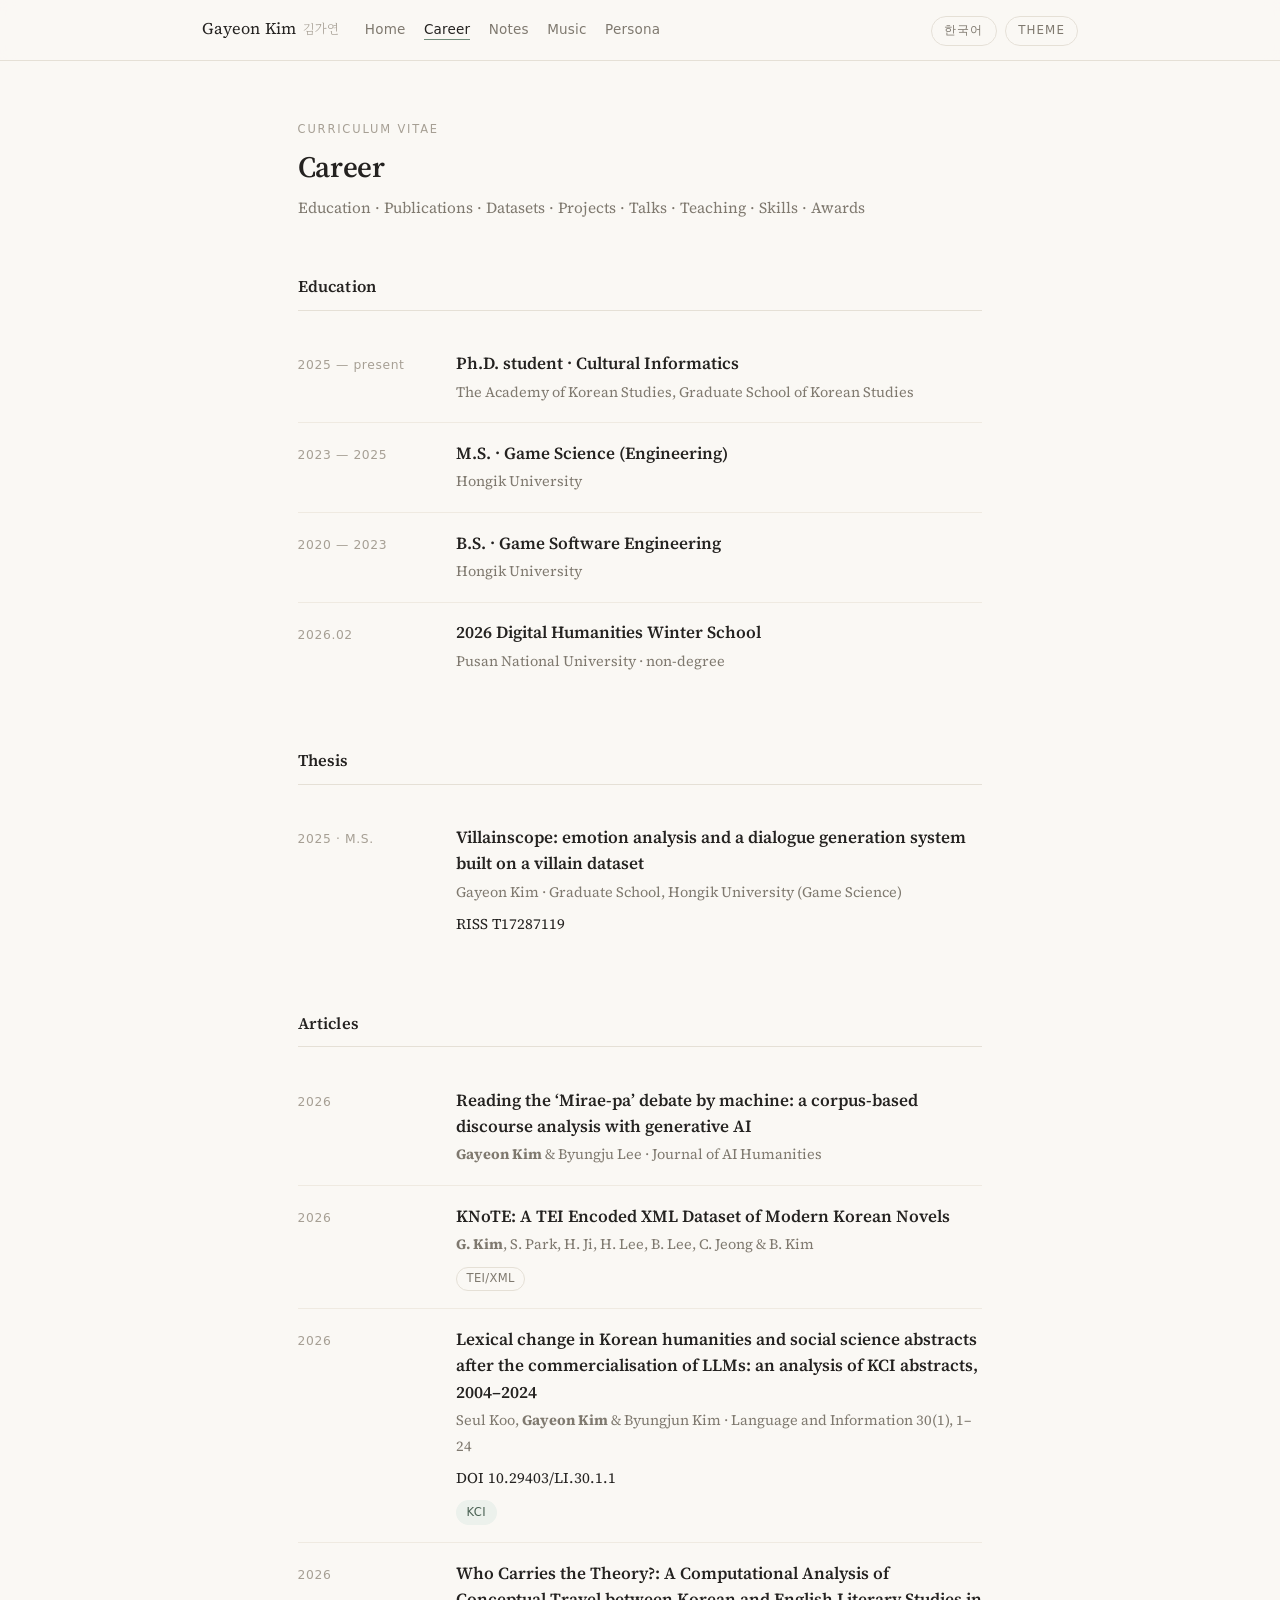
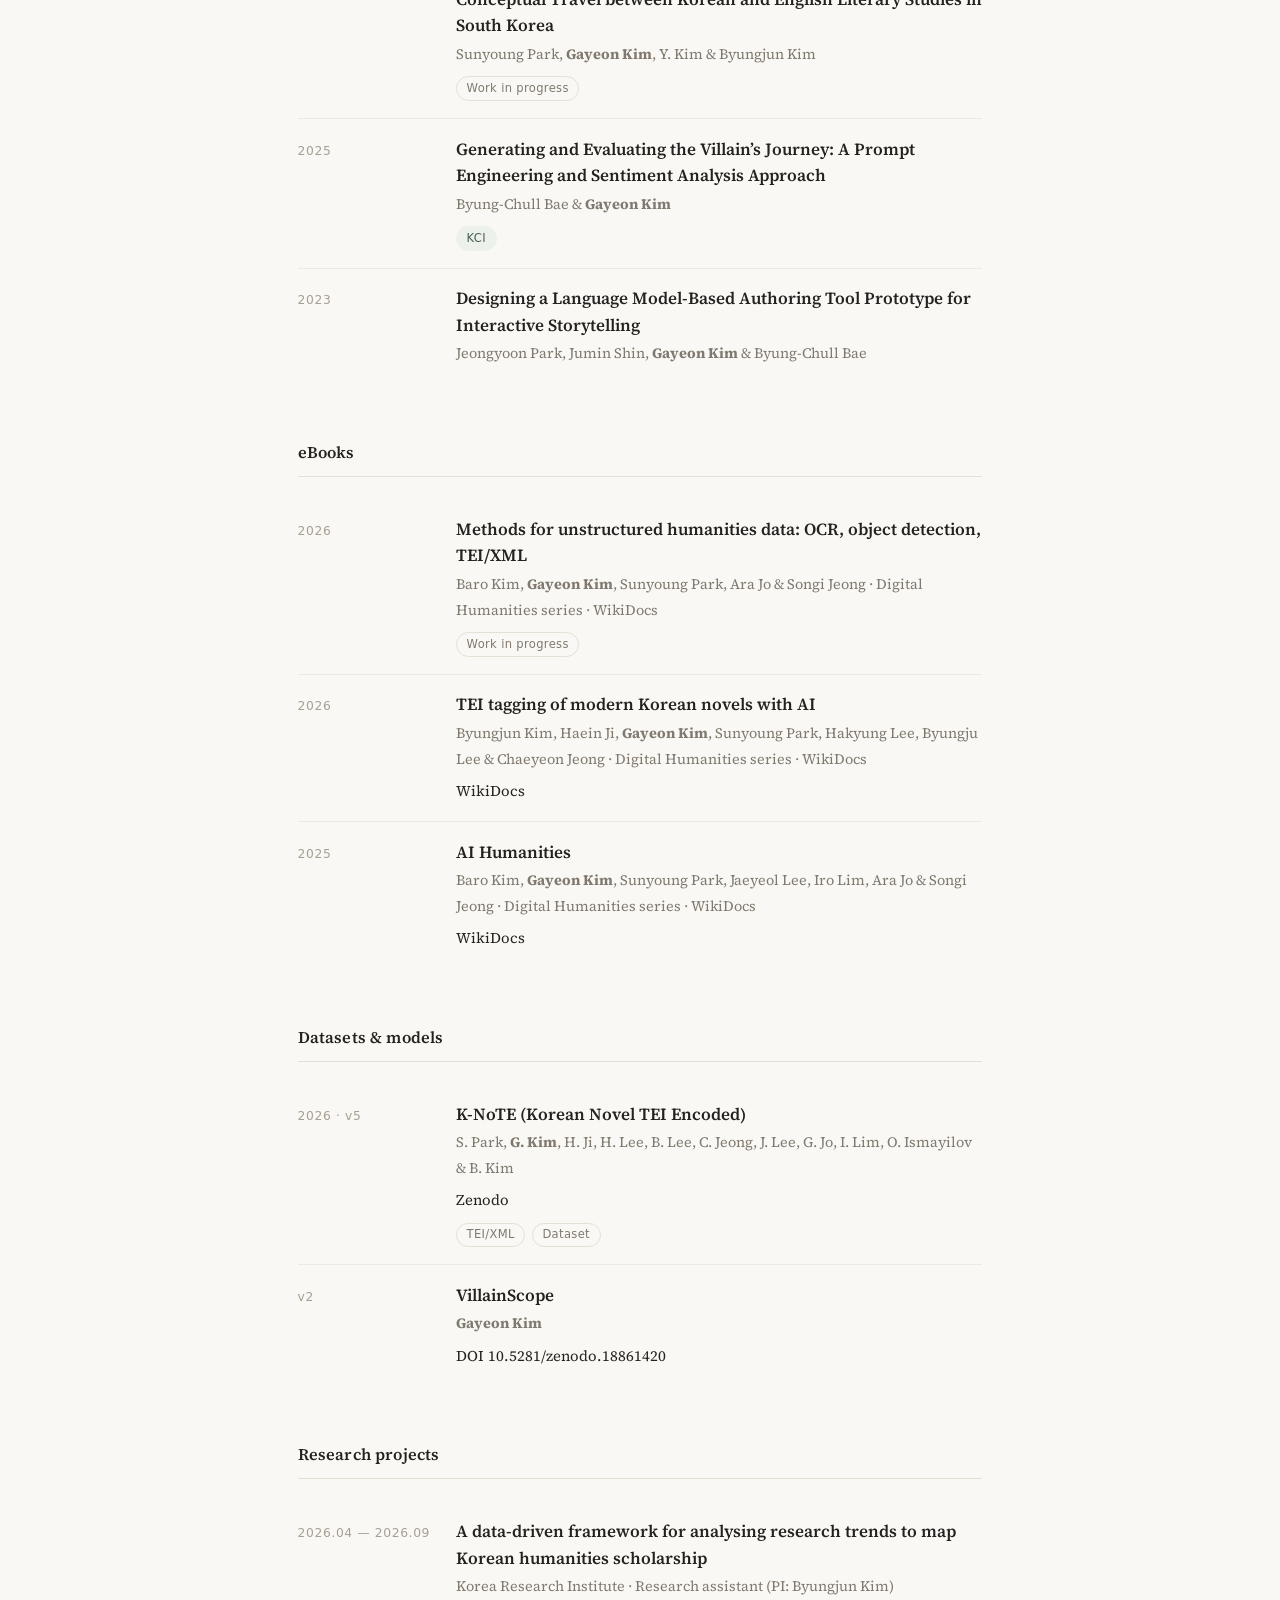
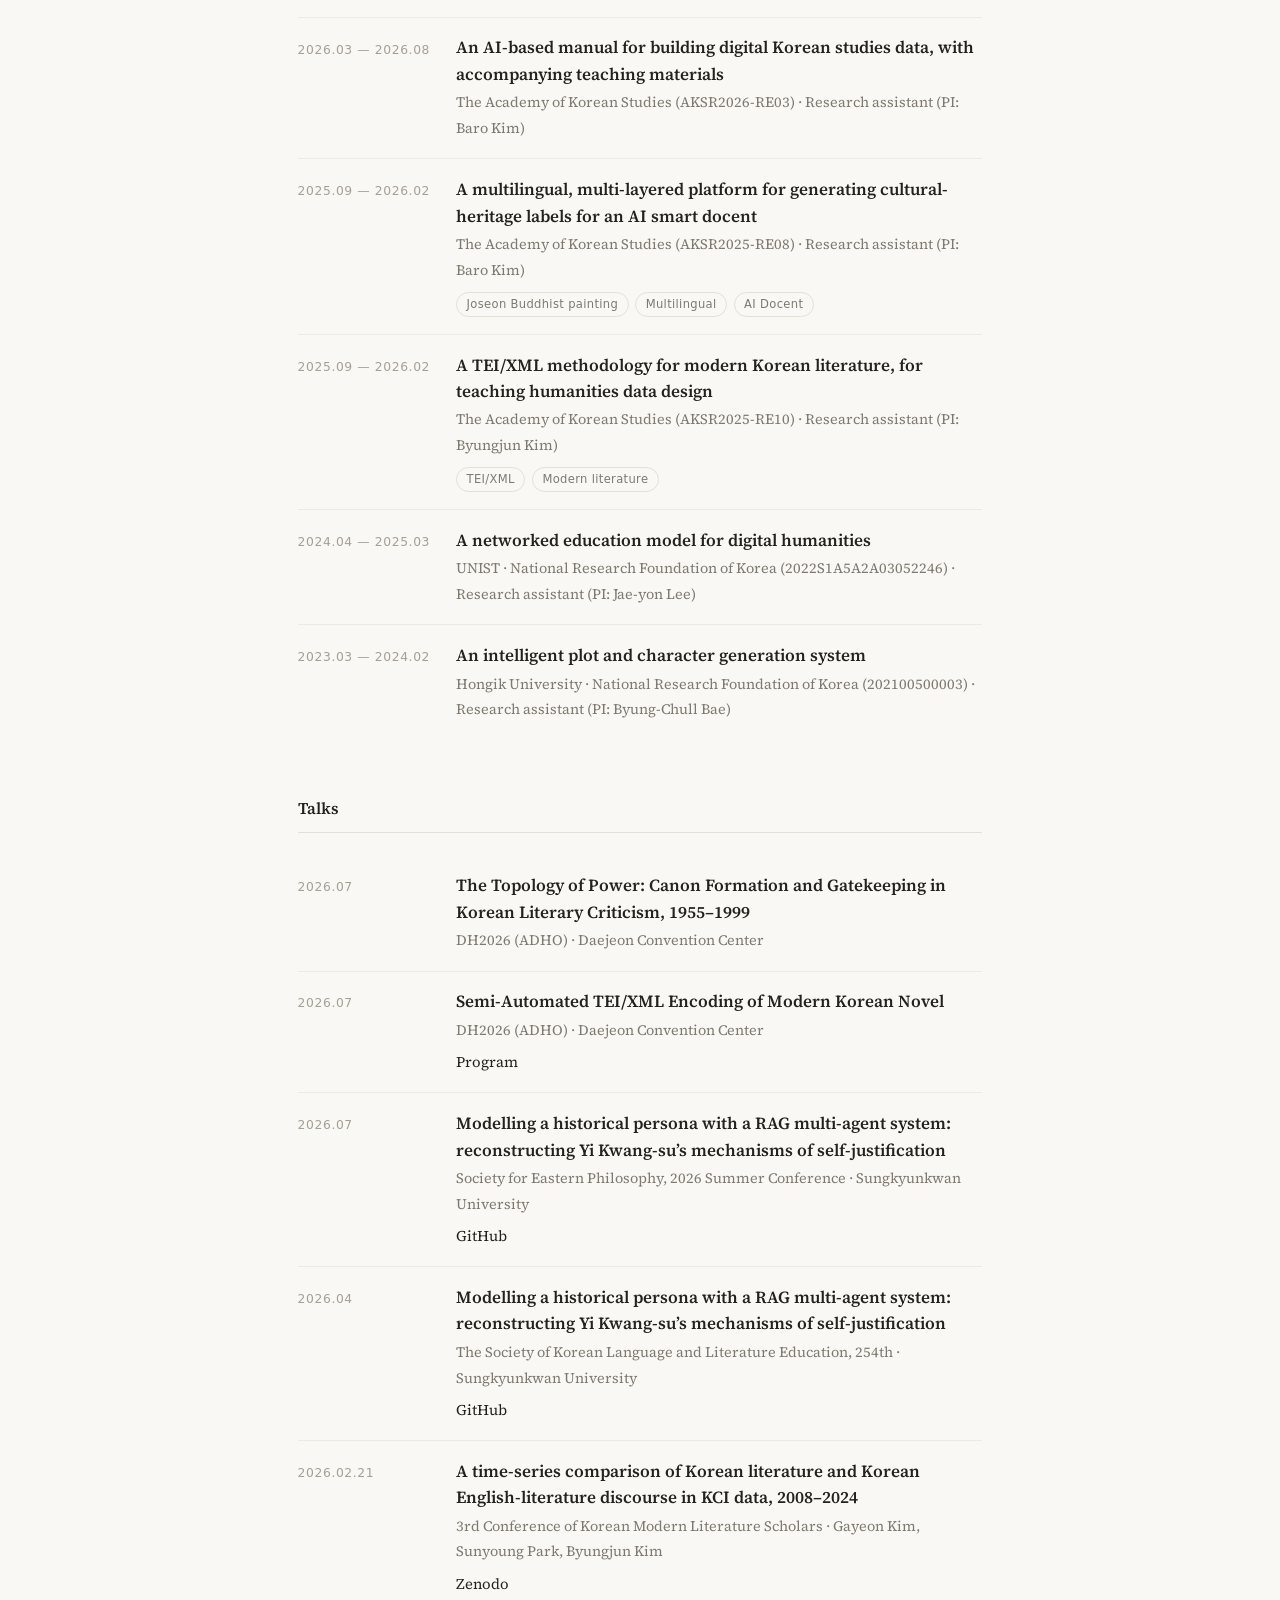
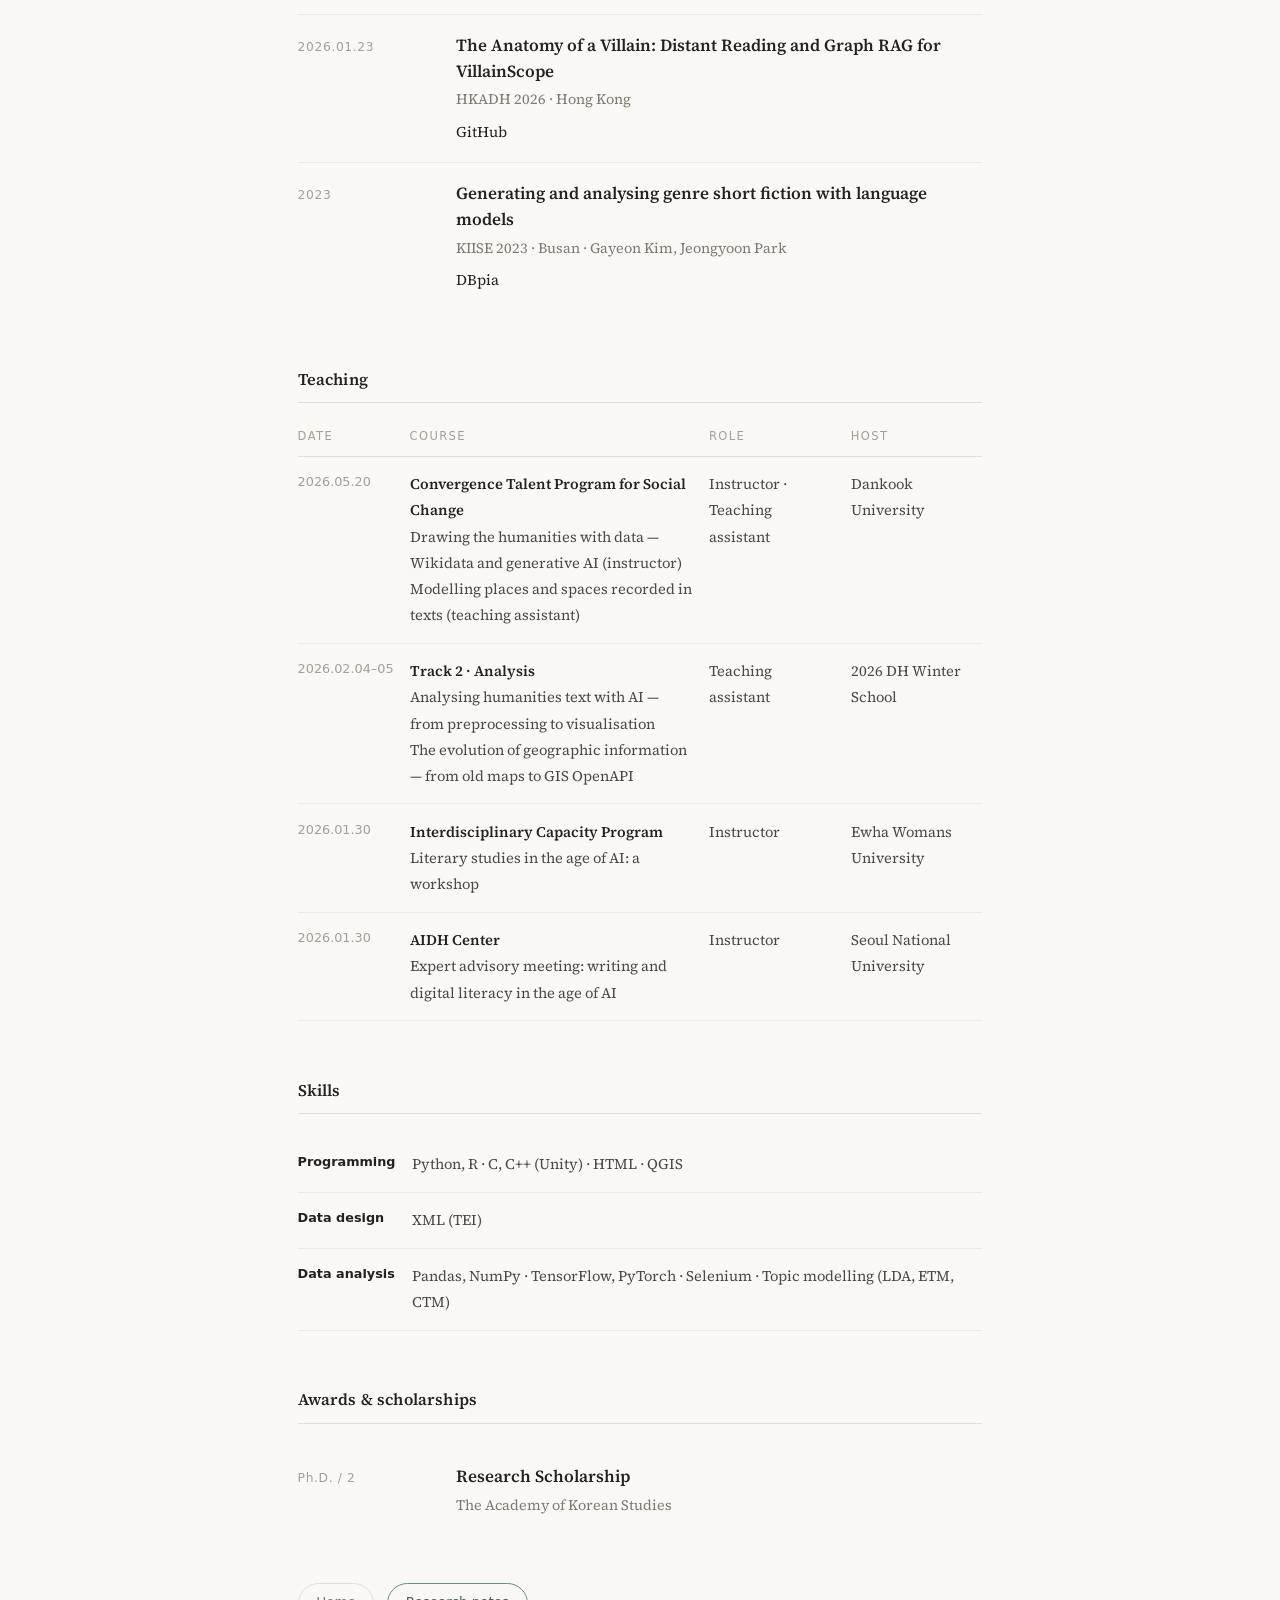
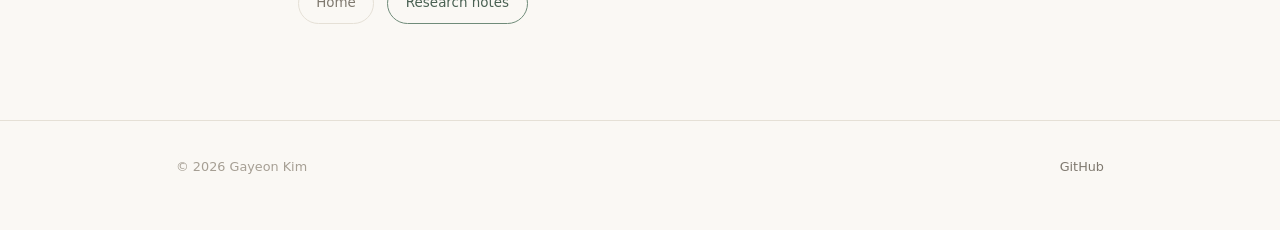
==== commit 54fec2bd: "Update career.html" ====
--- a/career.html
+++ b/career.html
@@ -37,8 +37,8 @@
     <span class="eyebrow">Curriculum vitae</span>
     <h1 class="page-title"><span data-lang-ko>이력</span><span data-lang-en>Career</span></h1>
     <p class="page-sub">
-      <span data-lang-ko>학력 · 논문 · 프로젝트 · 발표 · 강의 · 수상</span>
-      <span data-lang-en>Education · Publications · Projects · Talks · Teaching · Awards</span>
+      <span data-lang-ko>학력 · 논문 · 데이터셋 · 프로젝트 · 발표 · 강의 · 기술 · 수상</span>
+      <span data-lang-en>Education · Publications · Datasets · Projects · Talks · Teaching · Skills · Awards</span>
     </p>
   </div>
 
@@ -131,6 +131,62 @@
       <div class="entries">
 
         <div class="entry">
+          <div class="entry-date">2026</div>
+          <div>
+            <div class="entry-title">
+              <span data-lang-ko>기계로 읽는 ‘미래파’ 논쟁: 생성형 AI를 활용한 코퍼스 기반 담화분석</span>
+              <span data-lang-en>Reading the ‘Mirae-pa’ debate by machine: a corpus-based discourse analysis with generative AI</span>
+            </div>
+            <p class="entry-meta">
+              <span data-lang-ko><strong>김가연</strong>, 이병주 · 인공지능인문학연구</span>
+              <span data-lang-en><strong>Gayeon Kim</strong> &amp; Byungju Lee · Journal of AI Humanities</span>
+            </p>
+          </div>
+        </div>
+
+        <div class="entry">
+          <div class="entry-date">2026</div>
+          <div>
+            <div class="entry-title">KNoTE: A TEI Encoded XML Dataset of Modern Korean Novels</div>
+            <p class="entry-meta"><strong>G. Kim</strong>, S. Park, H. Ji, H. Lee, B. Lee, C. Jeong &amp; B. Kim</p>
+            <div class="tags">
+              <span class="tag">TEI/XML</span>
+            </div>
+          </div>
+        </div>
+
+        <div class="entry">
+          <div class="entry-date">2026</div>
+          <div>
+            <div class="entry-title">
+              <span data-lang-ko>LLM 상용화 이후 한국 인문사회과학 학술 초록의 어휘 변화: 2004~2024년 KCI 초록 데이터 기반 분석</span>
+              <span data-lang-en>Lexical change in Korean humanities and social science abstracts after the commercialisation of LLMs: an analysis of KCI abstracts, 2004–2024</span>
+            </div>
+            <p class="entry-meta">
+              <span data-lang-ko>구슬, <strong>김가연</strong>, 김병준 · 언어와 정보 30(1), 1–24</span>
+              <span data-lang-en>Seul Koo, <strong>Gayeon Kim</strong> &amp; Byungjun Kim · Language and Information 30(1), 1–24</span>
+            </p>
+            <p class="entry-note">
+              <a href="https://doi.org/10.29403/LI.30.1.1" target="_blank" rel="noopener">DOI 10.29403/LI.30.1.1</a>
+            </p>
+            <div class="tags">
+              <span class="tag solid">KCI</span>
+            </div>
+          </div>
+        </div>
+
+        <div class="entry">
+          <div class="entry-date">2026</div>
+          <div>
+            <div class="entry-title">Who Carries the Theory?: A Computational Analysis of Conceptual Travel between Korean and English Literary Studies in South Korea</div>
+            <p class="entry-meta">Sunyoung Park, <strong>Gayeon Kim</strong>, Y. Kim &amp; Byungjun Kim</p>
+            <div class="tags">
+              <span class="tag"><span data-lang-ko>진행 중</span><span data-lang-en>Work in progress</span></span>
+            </div>
+          </div>
+        </div>
+
+        <div class="entry">
           <div class="entry-date">2025</div>
           <div>
             <div class="entry-title">
@@ -140,7 +196,6 @@
             <p class="entry-meta">Byung-Chull Bae &amp; <strong>Gayeon Kim</strong></p>
             <div class="tags">
               <span class="tag solid">KCI</span>
-              <span class="tag"><span data-lang-ko>진행 중</span><span data-lang-en>Work in progress</span></span>
             </div>
           </div>
         </div>
@@ -150,12 +205,94 @@
           <div>
             <div class="entry-title">Designing a Language Model-Based Authoring Tool Prototype for Interactive Storytelling</div>
             <p class="entry-meta">Jeongyoon Park, Jumin Shin, <strong>Gayeon Kim</strong> &amp; Byung-Chull Bae</p>
+          </div>
+        </div>
+
+      </div>
+    </section>
+
+    <!-- ===== eBooks ===== -->
+    <section class="section">
+      <h2 class="section-title"><span data-lang-ko>전자책</span><span data-lang-en>eBooks</span></h2>
+      <div class="entries">
+
+        <div class="entry">
+          <div class="entry-date">2026</div>
+          <div>
+            <div class="entry-title">
+              <span data-lang-ko>비정형 인문 데이터 처리 방법론: OCR, 객체 탐지, TEI/XML</span>
+              <span data-lang-en>Methods for unstructured humanities data: OCR, object detection, TEI/XML</span>
+            </div>
+            <p class="entry-meta">
+              <span data-lang-ko>김바로, <strong>김가연</strong>, 박선영, 조아라, 정송이 · 디지털인문학 시리즈 · 위키독스</span>
+              <span data-lang-en>Baro Kim, <strong>Gayeon Kim</strong>, Sunyoung Park, Ara Jo &amp; Songi Jeong · Digital Humanities series · WikiDocs</span>
+            </p>
             <div class="tags">
               <span class="tag"><span data-lang-ko>진행 중</span><span data-lang-en>Work in progress</span></span>
             </div>
           </div>
         </div>
 
+        <div class="entry">
+          <div class="entry-date">2026</div>
+          <div>
+            <div class="entry-title">
+              <span data-lang-ko>AI를 활용한 한국 근대소설 TEI 태깅</span>
+              <span data-lang-en>TEI tagging of modern Korean novels with AI</span>
+            </div>
+            <p class="entry-meta">
+              <span data-lang-ko>김병준, 지해인, <strong>김가연</strong>, 박선영, 이하경, 이병주, 정채연 · 디지털인문학 시리즈 · 위키독스</span>
+              <span data-lang-en>Byungjun Kim, Haein Ji, <strong>Gayeon Kim</strong>, Sunyoung Park, Hakyung Lee, Byungju Lee &amp; Chaeyeon Jeong · Digital Humanities series · WikiDocs</span>
+            </p>
+            <p class="entry-note"><a href="https://wikidocs.net/book/19071" target="_blank" rel="noopener">WikiDocs</a></p>
+          </div>
+        </div>
+
+        <div class="entry">
+          <div class="entry-date">2025</div>
+          <div>
+            <div class="entry-title">
+              <span data-lang-ko>인공지능 인문학</span>
+              <span data-lang-en>AI Humanities</span>
+            </div>
+            <p class="entry-meta">
+              <span data-lang-ko>김바로, <strong>김가연</strong>, 박선영, 이재열, 임이로, 조아라, 정송이 · 디지털인문학 시리즈 · 위키독스</span>
+              <span data-lang-en>Baro Kim, <strong>Gayeon Kim</strong>, Sunyoung Park, Jaeyeol Lee, Iro Lim, Ara Jo &amp; Songi Jeong · Digital Humanities series · WikiDocs</span>
+            </p>
+            <p class="entry-note"><a href="https://wikidocs.net/book/18796" target="_blank" rel="noopener">WikiDocs</a></p>
+          </div>
+        </div>
+
+      </div>
+    </section>
+
+    <!-- ===== Datasets ===== -->
+    <section class="section">
+      <h2 class="section-title"><span data-lang-ko>데이터셋 및 모델</span><span data-lang-en>Datasets &amp; models</span></h2>
+      <div class="entries">
+
+        <div class="entry">
+          <div class="entry-date">2026 · v5</div>
+          <div>
+            <div class="entry-title">K-NoTE (Korean Novel TEI Encoded)</div>
+            <p class="entry-meta">S. Park, <strong>G. Kim</strong>, H. Ji, H. Lee, B. Lee, C. Jeong, J. Lee, G. Jo, I. Lim, O. Ismayilov &amp; B. Kim</p>
+            <p class="entry-note"><a href="https://doi.org/10.5281/zenodo.18835058" target="_blank" rel="noopener">Zenodo</a></p>
+            <div class="tags">
+              <span class="tag">TEI/XML</span>
+              <span class="tag">Dataset</span>
+            </div>
+          </div>
+        </div>
+
+        <div class="entry">
+          <div class="entry-date">v2</div>
+          <div>
+            <div class="entry-title">VillainScope</div>
+            <p class="entry-meta"><strong>Gayeon Kim</strong></p>
+            <p class="entry-note"><a href="https://doi.org/10.5281/zenodo.18861420" target="_blank" rel="noopener">DOI 10.5281/zenodo.18861420</a></p>
+          </div>
+        </div>
+
       </div>
     </section>
 
@@ -163,6 +300,20 @@
     <section class="section">
       <h2 class="section-title"><span data-lang-ko>연구 프로젝트</span><span data-lang-en>Research projects</span></h2>
       <div class="entries">
+
+        <div class="entry">
+          <div class="entry-date">2026.04 — 2026.09</div>
+          <div>
+            <div class="entry-title">
+              <span data-lang-ko>한국 인문학 학술 지형도 구축을 위한 데이터 기반 연구동향 분석 체계 개발</span>
+              <span data-lang-en>A data-driven framework for analysing research trends to map Korean humanities scholarship</span>
+            </div>
+            <p class="entry-meta">
+              <span data-lang-ko>한국연구원 · 보조연구원 (PI 김병준)</span>
+              <span data-lang-en>Korea Research Institute · Research assistant (PI: Byungjun Kim)</span>
+            </p>
+          </div>
+        </div>
 
         <div class="entry">
           <div class="entry-date">2026.03 — 2026.08</div>
@@ -252,13 +403,51 @@
       <div class="entries">
 
         <div class="entry">
-          <div class="entry-date">2026.04</div>
+          <div class="entry-date">2026.07</div>
+          <div>
+            <div class="entry-title">The Topology of Power: Canon Formation and Gatekeeping in Korean Literary Criticism, 1955–1999</div>
+            <p class="entry-meta">
+              <span data-lang-ko>DH2026 (ADHO) · 대전컨벤션센터</span>
+              <span data-lang-en>DH2026 (ADHO) · Daejeon Convention Center</span>
+            </p>
+          </div>
+        </div>
+
+        <div class="entry">
+          <div class="entry-date">2026.07</div>
+          <div>
+            <div class="entry-title">Semi-Automated TEI/XML Encoding of Modern Korean Novel</div>
+            <p class="entry-meta">
+              <span data-lang-ko>DH2026 (ADHO) · 대전컨벤션센터</span>
+              <span data-lang-en>DH2026 (ADHO) · Daejeon Convention Center</span>
+            </p>
+            <p class="entry-note"><a href="https://docs.google.com/presentation/d/1DUa8lp0AoR-YDUrbZ389ClZoqlqcuycE/edit?usp=sharing&amp;ouid=113866889358784643307&amp;rtpof=true&amp;sd=true" target="_blank" rel="noopener">Program</a></p>
+          </div>
+        </div>
+
+        <div class="entry">
+          <div class="entry-date">2026.07</div>
           <div>
             <div class="entry-title">
               <span data-lang-ko>RAG 멀티 에이전트를 활용한 역사적 인물 페르소나 구현: 이광수의 자기합리화 기제 재현을 중심으로</span>
               <span data-lang-en>Modelling a historical persona with a RAG multi-agent system: reconstructing Yi Kwang-su’s mechanisms of self-justification</span>
             </div>
             <p class="entry-meta">
+              <span data-lang-ko>2026 동양철학연구회 하계학술대회 · 성균관대학교</span>
+              <span data-lang-en>Society for Eastern Philosophy, 2026 Summer Conference · Sungkyunkwan University</span>
+            </p>
+            <p class="entry-note"><a href="https://github.com/eiloppang/LGS-mulitagent" target="_blank" rel="noopener">GitHub</a></p>
+          </div>
+        </div>
+
+        <div class="entry">
+          <div class="entry-date">2026.04</div>
+          <div>
+            <div class="entry-title">
+              <span data-lang-ko>RAG 멀티 에이전트를 활용한 역사적 인물 페르소나 구현: 이광수의 자기합리화 기제 재현을 중심으로</span>
+              <span data-lang-en>Modelling a historical persona with a RAG multi-agent system: reconstructing Yi Kwang-su’s mechanisms of self-justification</span>
+            </div>
+            <p class="entry-meta">
               <span data-lang-ko>한국어문교육연구회 254회 · 성균관대학교</span>
               <span data-lang-en>The Society of Korean Language and Literature Education, 254th · Sungkyunkwan University</span>
             </p>
@@ -267,7 +456,7 @@
         </div>
 
         <div class="entry">
-          <div class="entry-date">2026.02</div>
+          <div class="entry-date">2026.02.21</div>
           <div>
             <div class="entry-title">
               <span data-lang-ko>2008–2024 KCI 데이터로 본 한국문학·한국영문학 담론의 시계열적 비교 분석</span>
@@ -282,7 +471,7 @@
         </div>
 
         <div class="entry">
-          <div class="entry-date">2026.01</div>
+          <div class="entry-date">2026.01.23</div>
           <div>
             <div class="entry-title">The Anatomy of a Villain: Distant Reading and Graph RAG for VillainScope</div>
             <p class="entry-meta">
@@ -325,11 +514,21 @@
         </thead>
         <tbody>
           <tr>
-            <td>2026.02</td>
+            <td>2026.05.20</td>
+            <td>
+              <strong><span data-lang-ko>사회구조변화대응융합인재양성사업단</span><span data-lang-en>Convergence Talent Program for Social Change</span></strong><br />
+              <span data-lang-ko>데이터로 그리는 인문학 — 위키데이터와 생성형 AI 활용법 (강사)<br />문헌에 기록된 장소와 공간의 모델링 (수업조교)</span>
+              <span data-lang-en>Drawing the humanities with data — Wikidata and generative AI (instructor)<br />Modelling places and spaces recorded in texts (teaching assistant)</span>
+            </td>
+            <td><span data-lang-ko>강사 · 수업조교</span><span data-lang-en>Instructor · Teaching assistant</span></td>
+            <td><span data-lang-ko>단국대학교</span><span data-lang-en>Dankook University</span></td>
+          </tr>
+          <tr>
+            <td>2026.02.04–05</td>
             <td>
               <strong><span data-lang-ko>[트랙 2] 분석 트랙</span><span data-lang-en>Track 2 · Analysis</span></strong><br />
-              <span data-lang-ko>인공지능을 활용한 인문 텍스트 분석과 실습<br />지리정보의 변천 — 고지도부터 GIS OpenAPI까지</span>
-              <span data-lang-en>Analysing humanities text with AI (hands-on)<br />The evolution of geographic information — from old maps to GIS OpenAPI</span>
+              <span data-lang-ko>인공지능을 활용한 인문 텍스트 분석과 실습 — 전처리부터 시각화까지<br />지리정보의 변천 — 고지도부터 GIS OpenAPI까지</span>
+              <span data-lang-en>Analysing humanities text with AI — from preprocessing to visualisation<br />The evolution of geographic information — from old maps to GIS OpenAPI</span>
             </td>
             <td><span data-lang-ko>수업조교</span><span data-lang-en>Teaching assistant</span></td>
             <td><span data-lang-ko>2026 DH 겨울학교</span><span data-lang-en>2026 DH Winter School</span></td>
@@ -348,11 +547,32 @@
             <td>2026.01.30</td>
             <td>
               <strong><span data-lang-ko>AIDH 센터</span><span data-lang-en>AIDH Center</span></strong><br />
-              <span data-lang-ko>인공지능시대의 쓰기와 디지털 리터러시 집담회</span>
-              <span data-lang-en>Colloquium on writing and digital literacy in the age of AI</span>
+              <span data-lang-ko>인공지능시대의 쓰기와 디지털 리터러시 집담회 전문가 자문회의</span>
+              <span data-lang-en>Expert advisory meeting: writing and digital literacy in the age of AI</span>
             </td>
             <td><span data-lang-ko>강사</span><span data-lang-en>Instructor</span></td>
             <td><span data-lang-ko>서울대학교</span><span data-lang-en>Seoul National University</span></td>
+          </tr>
+        </tbody>
+      </table>
+    </section>
+
+    <!-- ===== Skills ===== -->
+    <section class="section">
+      <h2 class="section-title"><span data-lang-ko>기술</span><span data-lang-en>Skills</span></h2>
+      <table class="table">
+        <tbody>
+          <tr>
+            <td><strong><span data-lang-ko>프로그래밍</span><span data-lang-en>Programming</span></strong></td>
+            <td>Python, R · C, C++ (Unity) · HTML · QGIS</td>
+          </tr>
+          <tr>
+            <td><strong><span data-lang-ko>데이터 설계</span><span data-lang-en>Data design</span></strong></td>
+            <td>XML (TEI)</td>
+          </tr>
+          <tr>
+            <td><strong><span data-lang-ko>데이터 분석</span><span data-lang-en>Data analysis</span></strong></td>
+            <td>Pandas, NumPy · TensorFlow, PyTorch · Selenium · <span data-lang-ko>토픽모델링</span><span data-lang-en>Topic modelling</span> (LDA, ETM, CTM)</td>
           </tr>
         </tbody>
       </table>
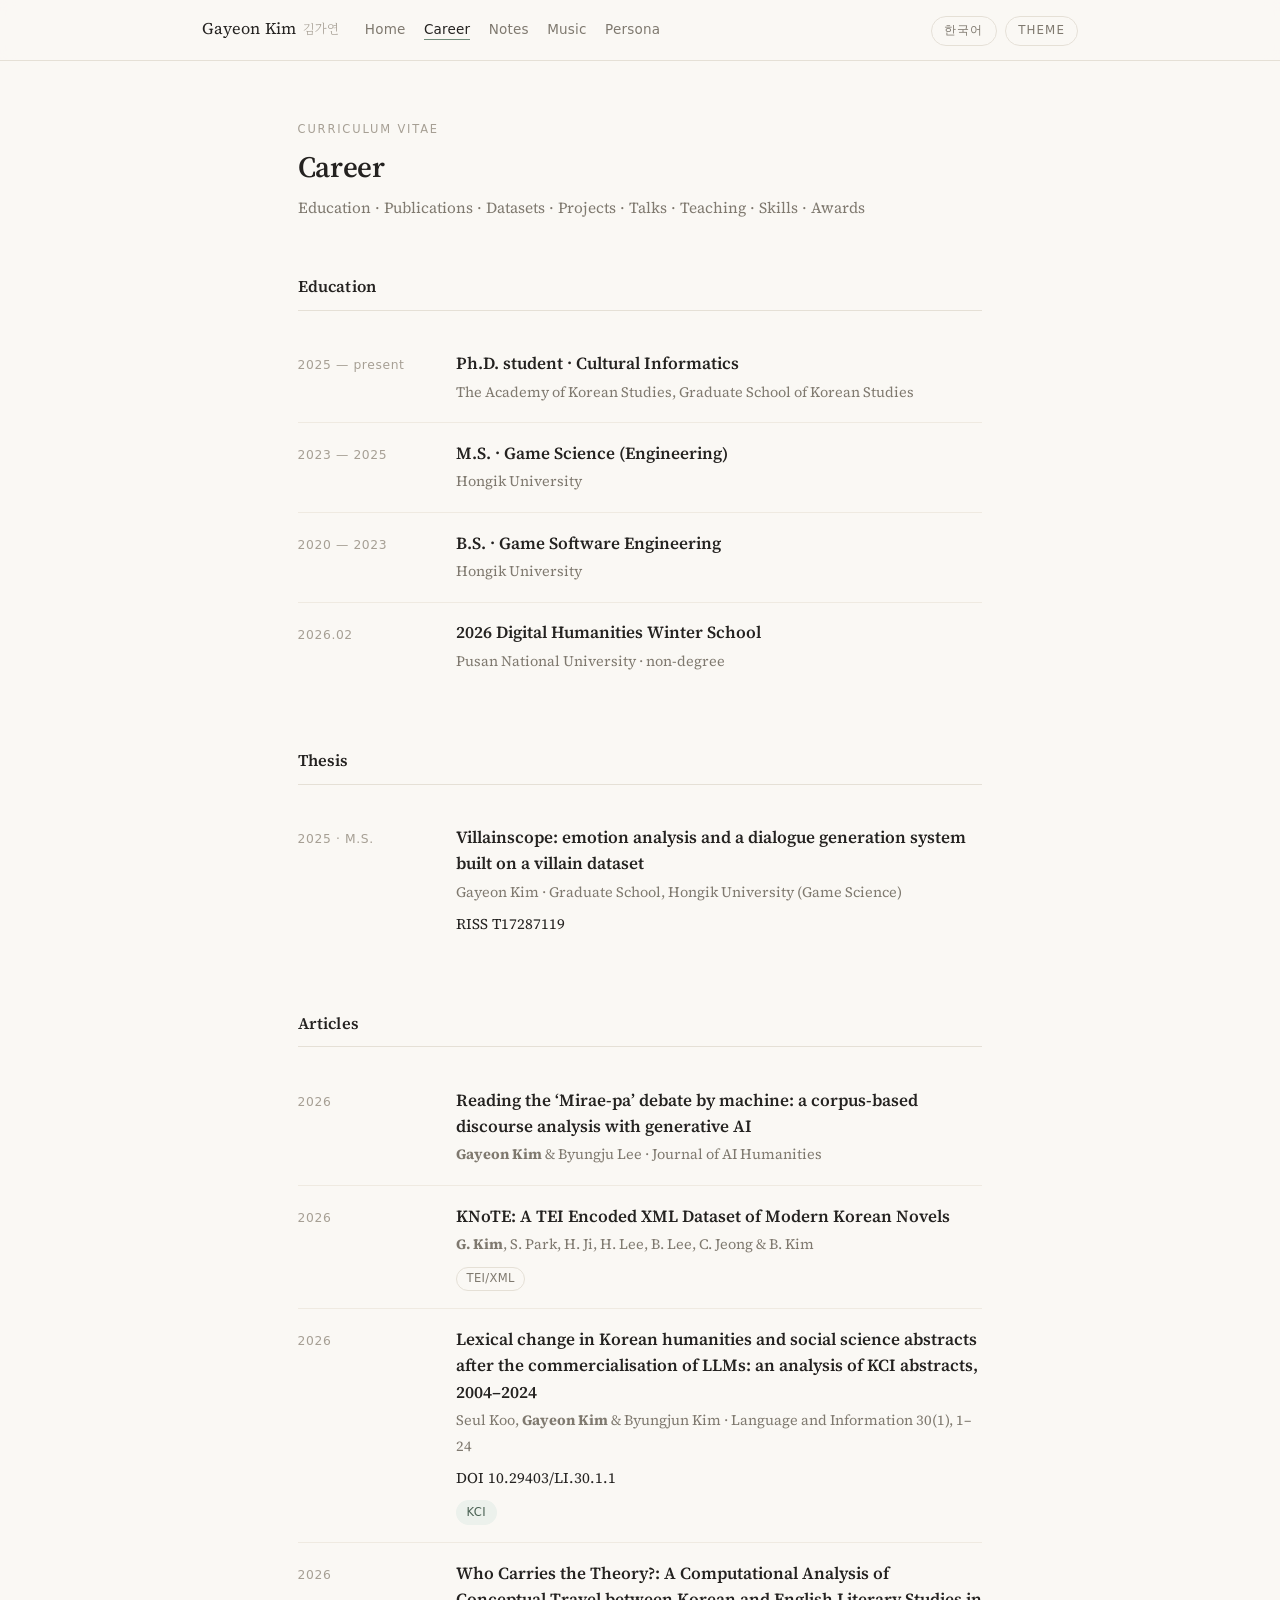
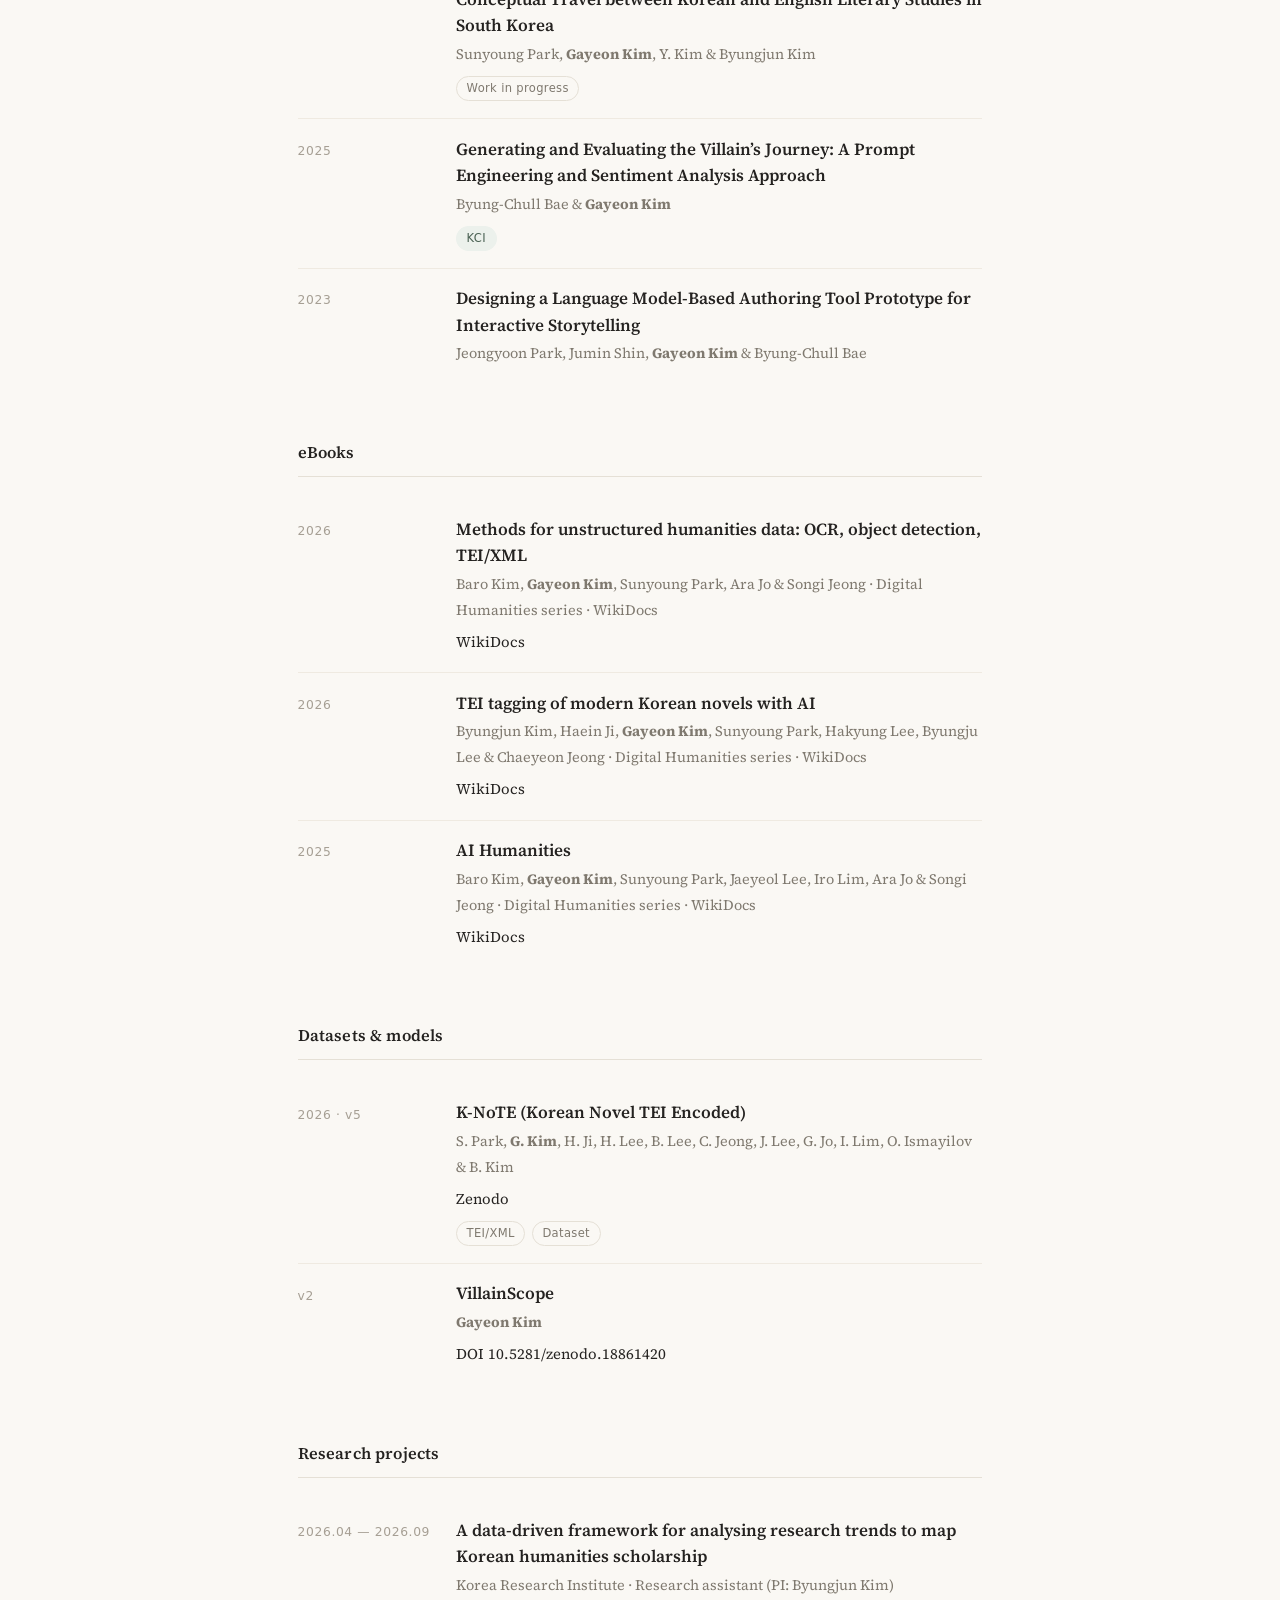
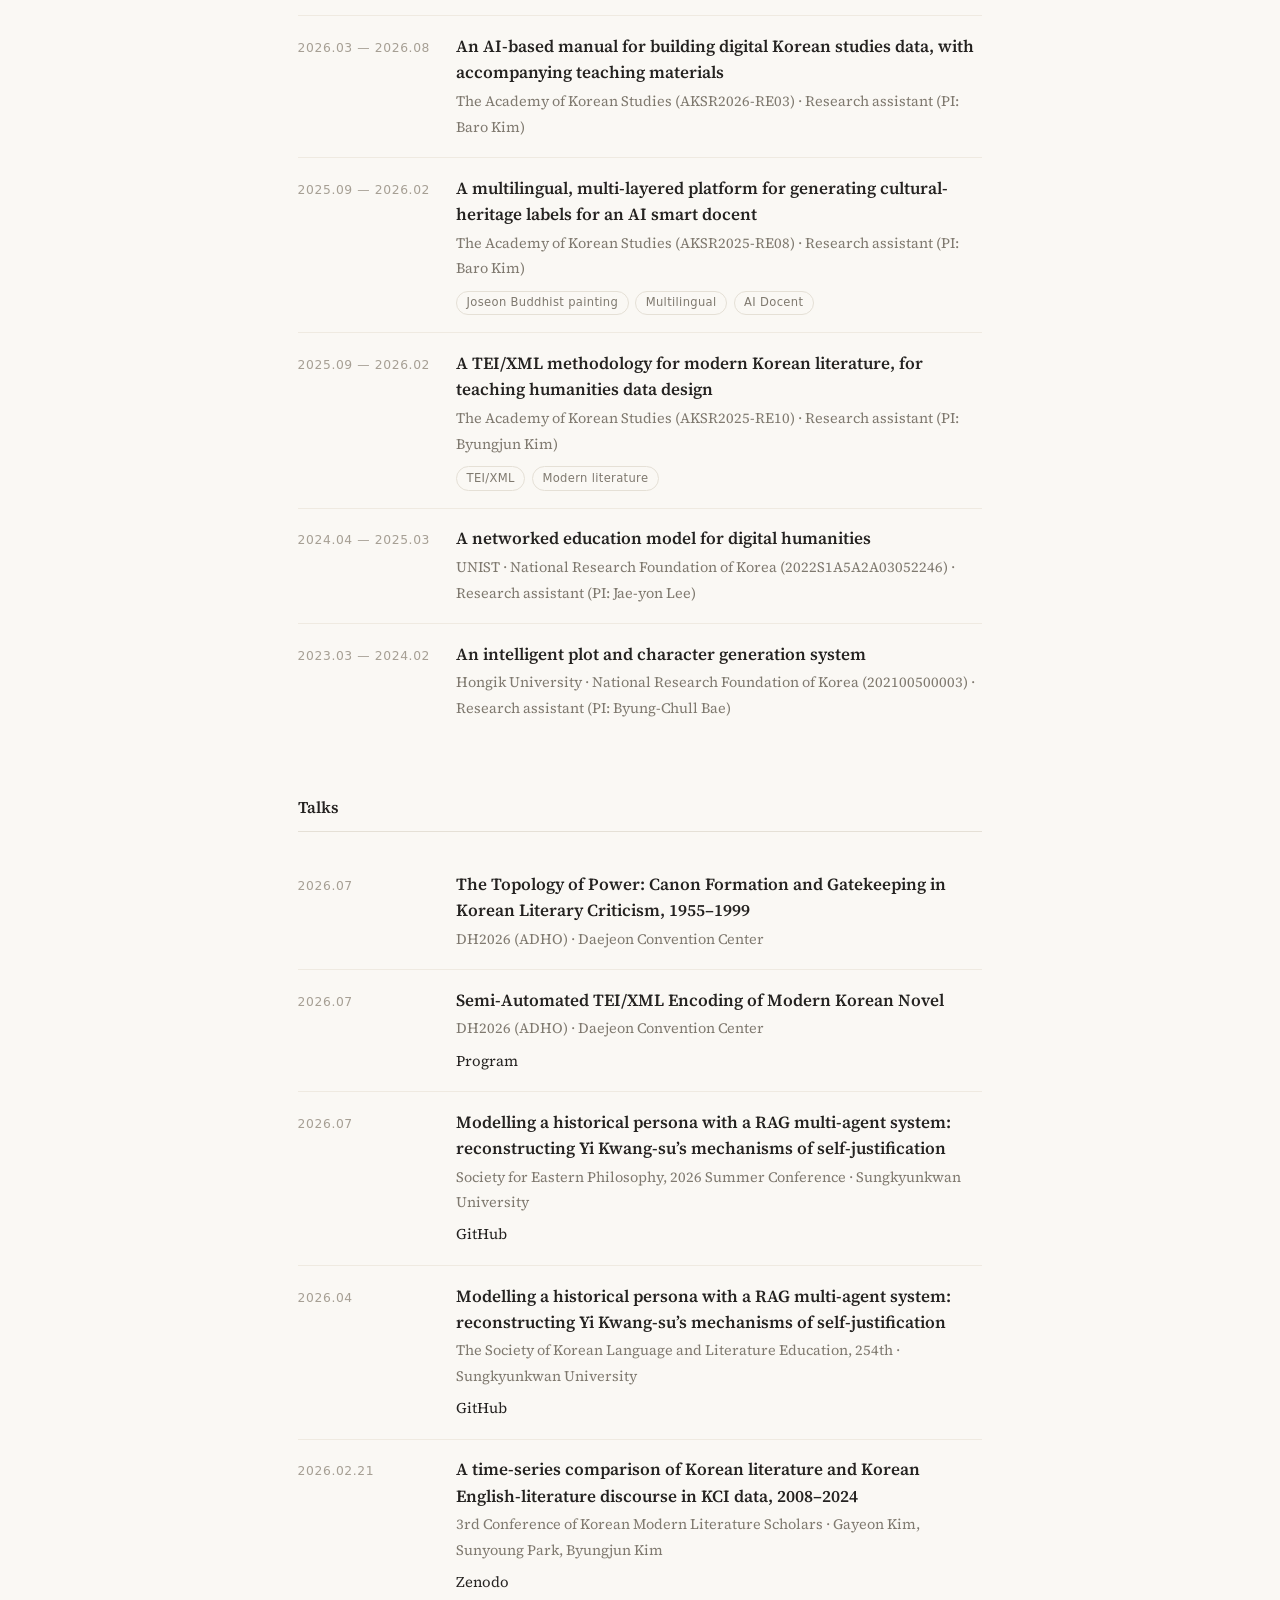
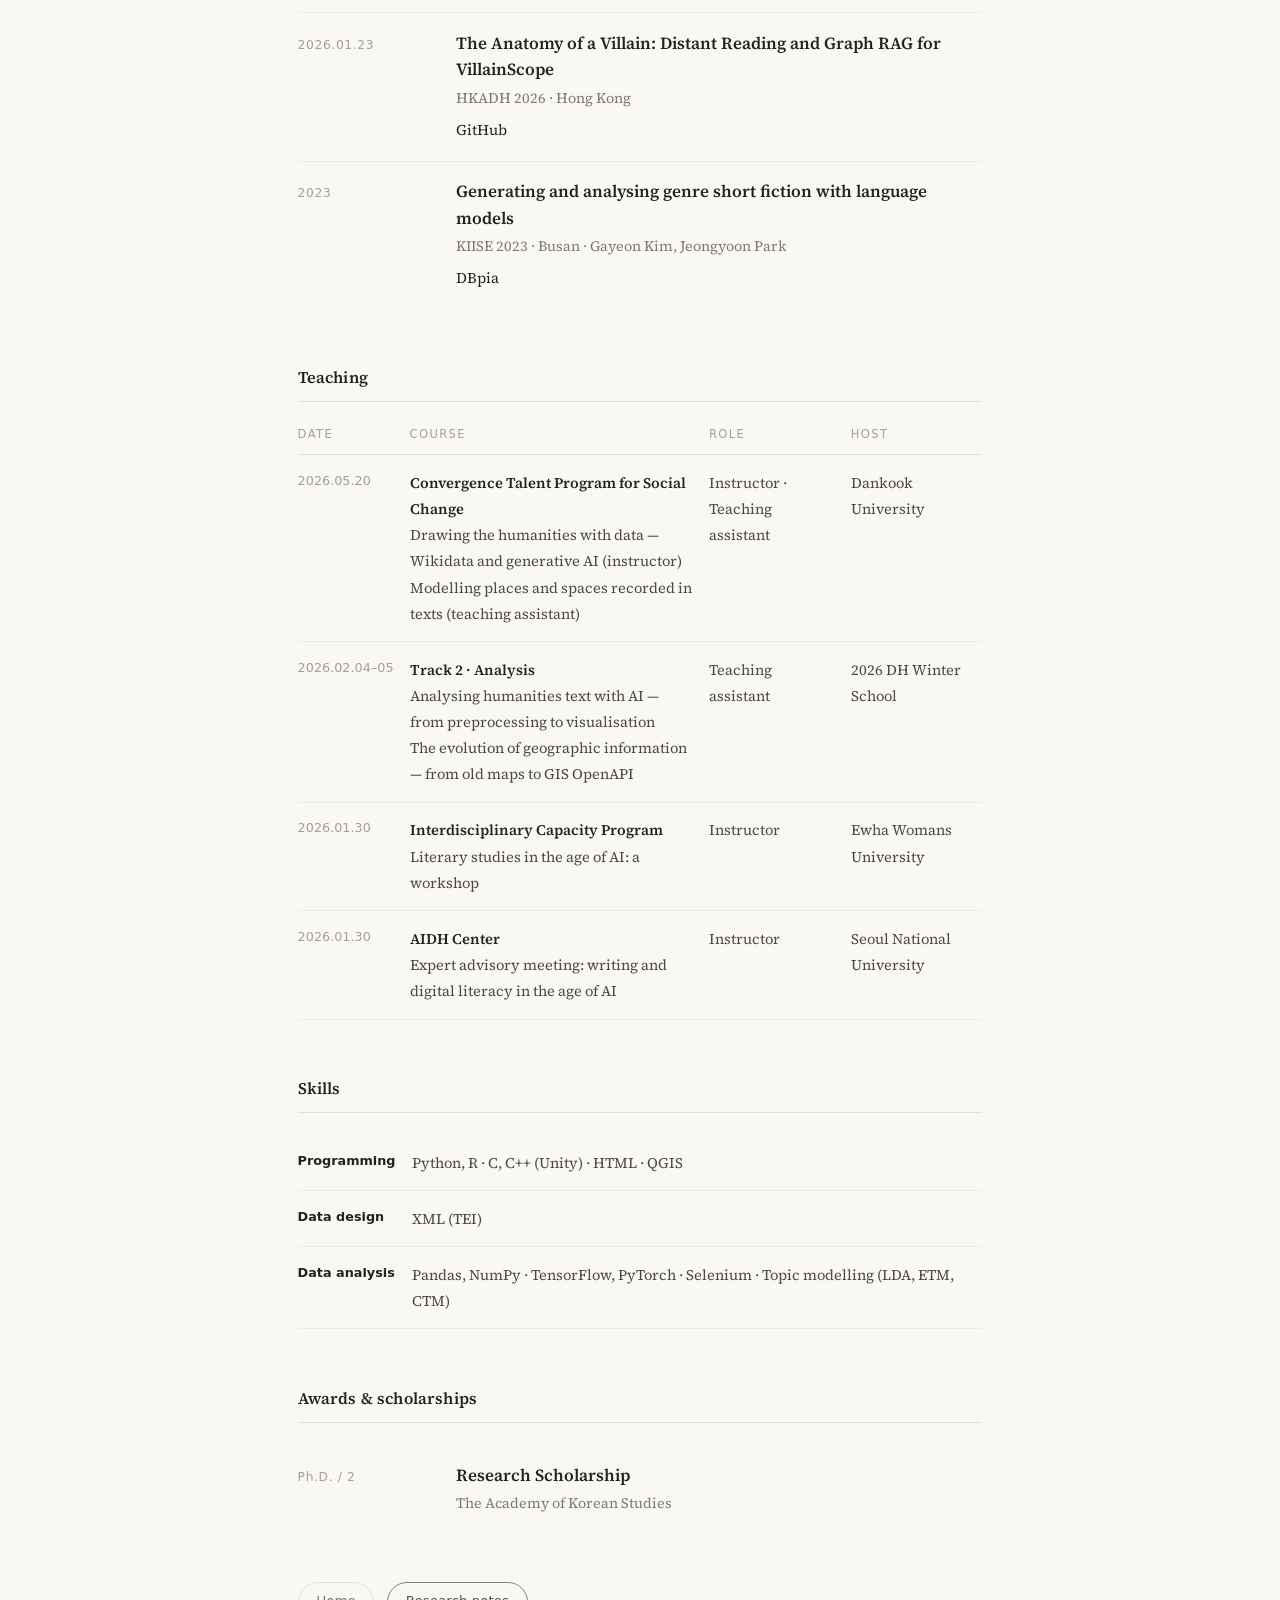
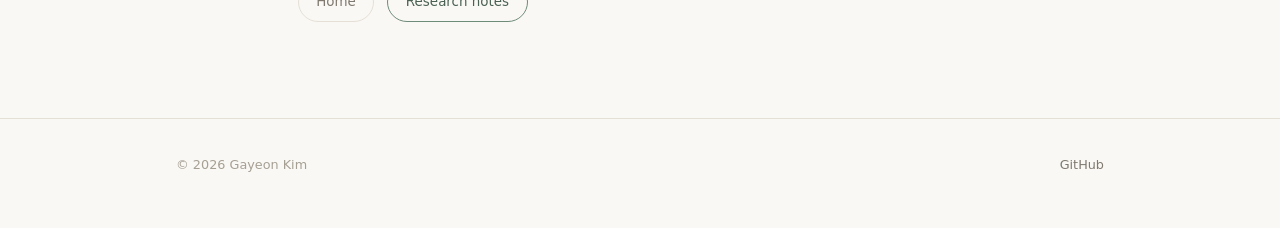
==== commit 324c9b12: "추가" ====
--- a/career.html
+++ b/career.html
@@ -227,9 +227,7 @@
               <span data-lang-ko>김바로, <strong>김가연</strong>, 박선영, 조아라, 정송이 · 디지털인문학 시리즈 · 위키독스</span>
               <span data-lang-en>Baro Kim, <strong>Gayeon Kim</strong>, Sunyoung Park, Ara Jo &amp; Songi Jeong · Digital Humanities series · WikiDocs</span>
             </p>
-            <div class="tags">
-              <span class="tag"><span data-lang-ko>진행 중</span><span data-lang-en>Work in progress</span></span>
-            </div>
+            <p class="entry-note"><a href="https://wikidocs.net/book/19660" target="_blank" rel="noopener">WikiDocs</a></p>
           </div>
         </div>
 
--- a/style.css
+++ b/style.css
@@ -218,47 +218,134 @@
 
 .hr { border: 0; border-top: 1px solid var(--line); margin: 3.2rem 0; }
 
-/* ---------- home: intro ---------- */
-.intro {
+/* ---------- home: hero ---------- */
+.hero {
+  position: relative;
+  max-width: var(--page-wide);
+  margin: 0 auto;
+  padding: clamp(3rem, 9vw, 6.5rem) 1.6rem clamp(3rem, 7vw, 5rem);
   display: grid;
-  grid-template-columns: 1fr 148px;
-  gap: 2.4rem;
-  align-items: start;
-}
-
-.intro-name {
-  font-size: 2.1rem;
+  grid-template-columns: minmax(0, 1fr) clamp(170px, 24vw, 240px);
+  gap: clamp(2rem, 6vw, 4.5rem);
+  align-items: center;
+  overflow: hidden;
+}
+
+.hero-glyph {
+  position: absolute;
+  z-index: 0;
+  right: clamp(-2rem, 4vw, 6rem);
+  top: 50%;
+  transform: translateY(-52%);
+  font-family: 'Gowun Batang', serif;
+  font-size: clamp(15rem, 40vw, 27rem);
+  line-height: 1;
+  color: var(--accent);
+  opacity: .07;
+  pointer-events: none;
+  user-select: none;
+  animation: glyph-in 1.6s ease-out both;
+}
+
+.hero-text, .hero-portrait { position: relative; z-index: 1; }
+
+.hero-name {
+  font-size: clamp(2.7rem, 8vw, 4.8rem);
   font-weight: 600;
-  letter-spacing: -.015em;
-  line-height: 1.2;
-}
-
-.intro-role {
+  letter-spacing: -.035em;
+  line-height: 1.02;
+}
+
+.hero-alt {
+  font-family: var(--sans);
+  font-size: .78rem;
+  letter-spacing: .32em;
+  text-transform: uppercase;
+  color: var(--faint);
+  margin-top: .8rem;
+}
+
+.hero-line {
+  font-size: clamp(1.3rem, 2.8vw, 1.7rem);
+  line-height: 1.45;
+  letter-spacing: -.01em;
+  color: var(--ink-2);
+  margin-top: clamp(1.6rem, 4vw, 2.4rem);
+}
+
+.hero-line em {
+  font-style: normal;
+  color: var(--accent);
+  background: linear-gradient(transparent 64%, var(--accent-soft) 64%);
+  padding: 0 .08em;
+}
+
+.hero-role {
   color: var(--muted);
   font-size: .95rem;
-  margin-top: .5rem;
-  line-height: 1.6;
-}
-
-.intro-line {
-  margin-top: 1.3rem;
-  font-size: 1.05rem;
-  color: var(--ink-2);
-  max-width: var(--measure);
-}
-
-.portrait {
-  width: 148px;
-  aspect-ratio: 1 / 1.18;
+  margin-top: 1rem;
+}
+
+.hero-portrait { margin: 0; }
+
+.hero-portrait::before {
+  content: '';
+  position: absolute;
+  inset: 0;
+  border: 1px solid var(--accent-2);
+  border-radius: var(--radius);
+  transform: translate(14px, 14px);
+  transition: transform .5s cubic-bezier(.2, .7, .2, 1);
+}
+
+.hero-portrait img {
+  position: relative;
+  display: block;
+  width: 100%;
+  aspect-ratio: 4 / 5;
   object-fit: cover;
   border-radius: var(--radius);
-  filter: saturate(.88);
-  border: 1px solid var(--line);
-}
+  filter: saturate(.75) contrast(1.02);
+  transition: filter .5s;
+}
+
+.hero-portrait:hover::before { transform: translate(8px, 8px); }
+.hero-portrait:hover img { filter: none; }
+
+/* staggered entrance */
+.hero-text > * { animation: rise .9s cubic-bezier(.2, .7, .2, 1) both; }
+.hero-text > :nth-child(3) { animation-delay: .08s; }
+.hero-text > :nth-child(4) { animation-delay: .16s; }
+.hero-text > :nth-child(5) { animation-delay: .28s; }
+.hero-text > :nth-child(6) { animation-delay: .38s; }
+.hero-text > :nth-child(7) { animation-delay: .46s; }
+.hero-portrait { animation: rise 1.1s .2s cubic-bezier(.2, .7, .2, 1) both; }
+
+@keyframes rise {
+  from { opacity: 0; transform: translateY(14px); }
+  to { opacity: 1; transform: none; }
+}
+
+@keyframes glyph-in {
+  from { opacity: 0; }
+  to { opacity: .07; }
+}
+
+@media (max-width: 720px) {
+  .hero { grid-template-columns: 1fr; gap: 2.2rem; }
+  .hero-portrait { order: -1; width: 136px; }
+  .hero-portrait::before { transform: translate(9px, 9px); }
+  .hero-glyph { top: 1.5rem; right: -1.5rem; transform: none; font-size: 16rem; }
+}
+
+/* home: hero sits above the container, so the first section needs no extra gap */
+.hero + .container { padding-top: 0; }
 
 @media (max-width: 640px) {
-  .intro { grid-template-columns: 1fr; gap: 1.6rem; }
-  .portrait { width: 118px; }
+  .header-inner { gap: .55rem 1rem; padding: .75rem 1.25rem; }
+  .nav { order: 3; width: 100%; flex-wrap: nowrap; overflow-x: auto; scrollbar-width: none; }
+  .nav::-webkit-scrollbar { display: none; }
+  .nav li { flex: none; }
 }
 
 /* ---------- inline link row ---------- */
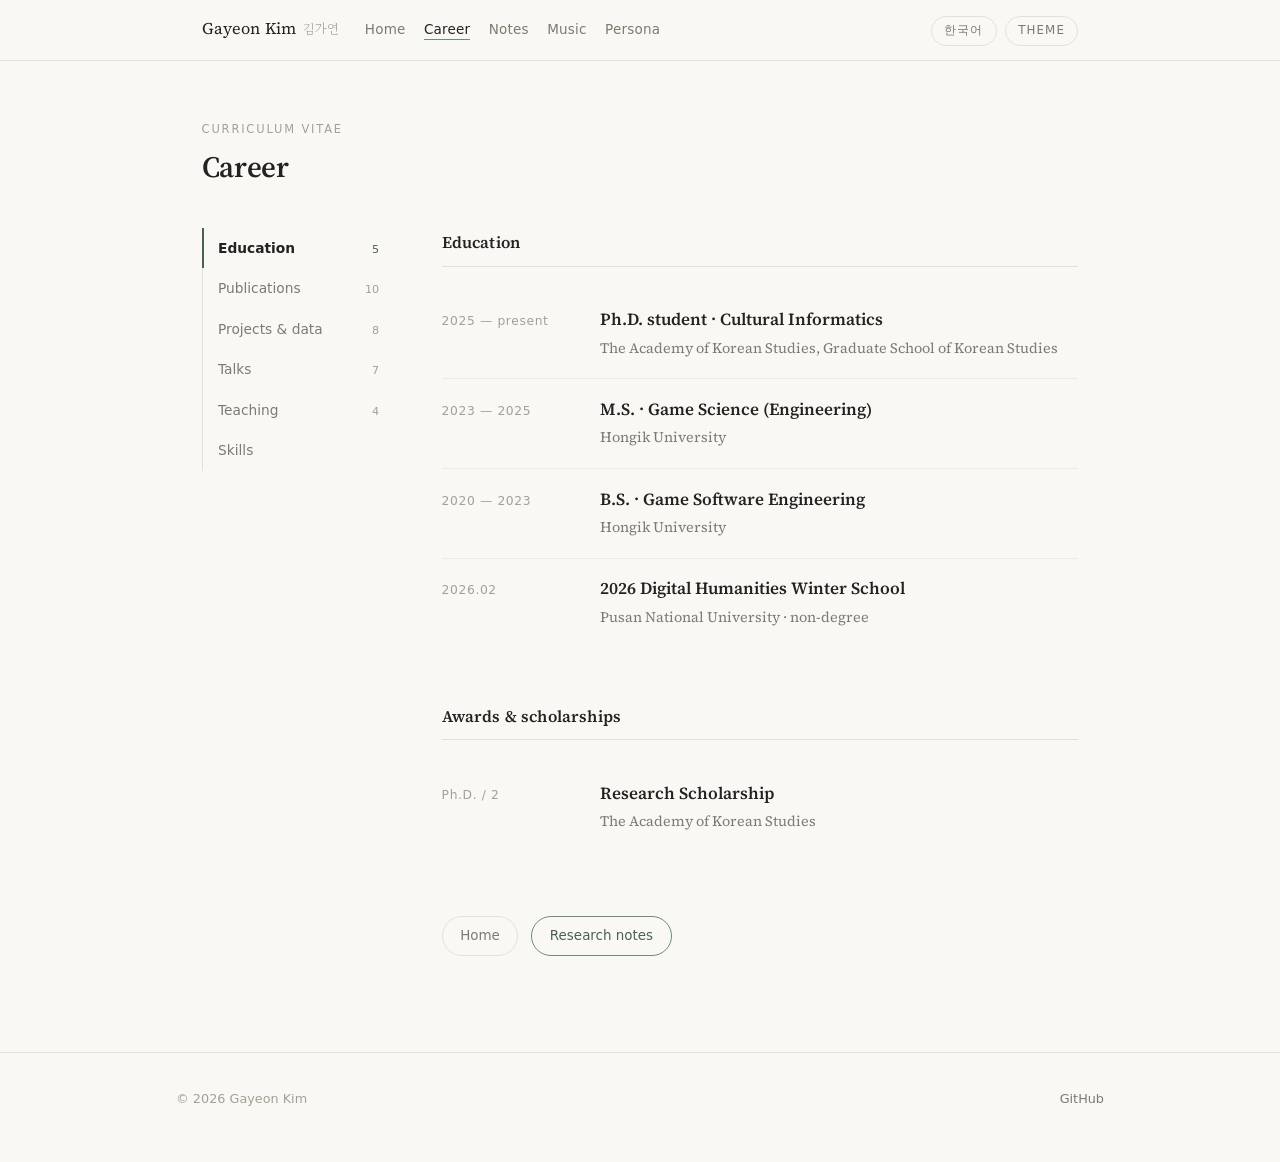
==== commit 971419bd: "업데이트 2" ====
--- a/career.html
+++ b/career.html
@@ -33,565 +33,582 @@
     </div>
   </header>
 
-  <div class="page-head">
+  <div class="page-head wide">
     <span class="eyebrow">Curriculum vitae</span>
     <h1 class="page-title"><span data-lang-ko>이력</span><span data-lang-en>Career</span></h1>
-    <p class="page-sub">
-      <span data-lang-ko>학력 · 논문 · 데이터셋 · 프로젝트 · 발표 · 강의 · 기술 · 수상</span>
-      <span data-lang-en>Education · Publications · Datasets · Projects · Talks · Teaching · Skills · Awards</span>
-    </p>
   </div>
 
-  <main class="container">
-
-    <!-- ===== Education ===== -->
-    <section class="section">
-      <h2 class="section-title"><span data-lang-ko>학력</span><span data-lang-en>Education</span></h2>
-      <div class="entries">
-
-        <div class="entry">
-          <div class="entry-date">2025 — <span data-lang-ko>현재</span><span data-lang-en>present</span></div>
-          <div>
-            <div class="entry-title">
-              <span data-lang-ko>박사과정 · 인문정보학</span>
-              <span data-lang-en>Ph.D. student · Cultural Informatics</span>
-            </div>
-            <p class="entry-meta">
-              <span data-lang-ko>한국학중앙연구원 한국학대학원</span>
-              <span data-lang-en>The Academy of Korean Studies, Graduate School of Korean Studies</span>
-            </p>
-          </div>
-        </div>
-
-        <div class="entry">
-          <div class="entry-date">2023 — 2025</div>
-          <div>
-            <div class="entry-title">
-              <span data-lang-ko>공학석사 · 게임학과</span>
-              <span data-lang-en>M.S. · Game Science (Engineering)</span>
-            </div>
-            <p class="entry-meta"><span data-lang-ko>홍익대학교</span><span data-lang-en>Hongik University</span></p>
-          </div>
-        </div>
-
-        <div class="entry">
-          <div class="entry-date">2020 — 2023</div>
-          <div>
-            <div class="entry-title">
-              <span data-lang-ko>공학사 · 게임소프트웨어공학과</span>
-              <span data-lang-en>B.S. · Game Software Engineering</span>
-            </div>
-            <p class="entry-meta"><span data-lang-ko>홍익대학교</span><span data-lang-en>Hongik University</span></p>
-          </div>
-        </div>
-
-        <div class="entry">
-          <div class="entry-date">2026.02</div>
-          <div>
-            <div class="entry-title">
-              <span data-lang-ko>2026 디지털인문학(DH) 겨울학교</span>
-              <span data-lang-en>2026 Digital Humanities Winter School</span>
-            </div>
-            <p class="entry-meta">
-              <span data-lang-ko>부산대학교 · 비학위 과정</span>
-              <span data-lang-en>Pusan National University · non-degree</span>
-            </p>
-          </div>
-        </div>
-
+  <main class="container-wide cv">
+
+    <nav class="cv-tabs" role="tablist" aria-label="Career sections">
+      <a class="cv-tab" role="tab" href="#edu" id="tab-edu" aria-controls="panel-edu" data-key="edu"><span data-lang-ko>학력·수상</span><span data-lang-en>Education</span><span class="cv-count"></span></a>
+      <a class="cv-tab" role="tab" href="#pubs" id="tab-pubs" aria-controls="panel-pubs" data-key="pubs"><span data-lang-ko>논문·저서</span><span data-lang-en>Publications</span><span class="cv-count"></span></a>
+      <a class="cv-tab" role="tab" href="#projects" id="tab-projects" aria-controls="panel-projects" data-key="projects"><span data-lang-ko>프로젝트·데이터</span><span data-lang-en>Projects &amp; data</span><span class="cv-count"></span></a>
+      <a class="cv-tab" role="tab" href="#talks" id="tab-talks" aria-controls="panel-talks" data-key="talks"><span data-lang-ko>발표</span><span data-lang-en>Talks</span><span class="cv-count"></span></a>
+      <a class="cv-tab" role="tab" href="#teaching" id="tab-teaching" aria-controls="panel-teaching" data-key="teaching"><span data-lang-ko>강의</span><span data-lang-en>Teaching</span><span class="cv-count"></span></a>
+      <a class="cv-tab" role="tab" href="#skills" id="tab-skills" aria-controls="panel-skills" data-key="skills"><span data-lang-ko>기술</span><span data-lang-en>Skills</span><span class="cv-count"></span></a>
+    </nav>
+
+    <div class="cv-panels">
+
+      <div class="cv-panel" id="panel-edu" role="tabpanel" aria-labelledby="tab-edu">
+      <!-- ===== Education ===== -->
+      <section class="section">
+        <h2 class="section-title"><span data-lang-ko>학력</span><span data-lang-en>Education</span></h2>
+        <div class="entries">
+
+          <div class="entry">
+            <div class="entry-date">2025 — <span data-lang-ko>현재</span><span data-lang-en>present</span></div>
+            <div>
+              <div class="entry-title">
+                <span data-lang-ko>박사과정 · 인문정보학</span>
+                <span data-lang-en>Ph.D. student · Cultural Informatics</span>
+              </div>
+              <p class="entry-meta">
+                <span data-lang-ko>한국학중앙연구원 한국학대학원</span>
+                <span data-lang-en>The Academy of Korean Studies, Graduate School of Korean Studies</span>
+              </p>
+            </div>
+          </div>
+
+          <div class="entry">
+            <div class="entry-date">2023 — 2025</div>
+            <div>
+              <div class="entry-title">
+                <span data-lang-ko>공학석사 · 게임학과</span>
+                <span data-lang-en>M.S. · Game Science (Engineering)</span>
+              </div>
+              <p class="entry-meta"><span data-lang-ko>홍익대학교</span><span data-lang-en>Hongik University</span></p>
+            </div>
+          </div>
+
+          <div class="entry">
+            <div class="entry-date">2020 — 2023</div>
+            <div>
+              <div class="entry-title">
+                <span data-lang-ko>공학사 · 게임소프트웨어공학과</span>
+                <span data-lang-en>B.S. · Game Software Engineering</span>
+              </div>
+              <p class="entry-meta"><span data-lang-ko>홍익대학교</span><span data-lang-en>Hongik University</span></p>
+            </div>
+          </div>
+
+          <div class="entry">
+            <div class="entry-date">2026.02</div>
+            <div>
+              <div class="entry-title">
+                <span data-lang-ko>2026 디지털인문학(DH) 겨울학교</span>
+                <span data-lang-en>2026 Digital Humanities Winter School</span>
+              </div>
+              <p class="entry-meta">
+                <span data-lang-ko>부산대학교 · 비학위 과정</span>
+                <span data-lang-en>Pusan National University · non-degree</span>
+              </p>
+            </div>
+          </div>
+
+        </div>
+      </section>
+      <!-- ===== Awards ===== -->
+      <section class="section">
+        <h2 class="section-title"><span data-lang-ko>수상 및 장학</span><span data-lang-en>Awards &amp; scholarships</span></h2>
+        <div class="entries">
+          <div class="entry">
+            <div class="entry-date">Ph.D. / 2</div>
+            <div>
+              <div class="entry-title"><span data-lang-ko>연구장학금</span><span data-lang-en>Research Scholarship</span></div>
+              <p class="entry-meta">
+                <span data-lang-ko>한국학중앙연구원</span>
+                <span data-lang-en>The Academy of Korean Studies</span>
+              </p>
+            </div>
+          </div>
+        </div>
+      </section>
       </div>
-    </section>
-
-    <!-- ===== Thesis ===== -->
-    <section class="section">
-      <h2 class="section-title"><span data-lang-ko>학위논문</span><span data-lang-en>Thesis</span></h2>
-      <div class="entries">
-        <div class="entry">
-          <div class="entry-date">2025 · M.S.</div>
-          <div>
-            <div class="entry-title">
-              <span data-lang-ko>Villainscope: 악인 데이터셋 기반 감정 분석 및 대사 생성 시스템 구축 연구</span>
-              <span data-lang-en>Villainscope: emotion analysis and a dialogue generation system built on a villain dataset</span>
-            </div>
-            <p class="entry-meta">
-              <span data-lang-ko>김가연 · 홍익대학교 대학원 게임학과(공학)</span>
-              <span data-lang-en>Gayeon Kim · Graduate School, Hongik University (Game Science)</span>
-            </p>
-            <p class="entry-note">
-              <a href="https://www.riss.kr/link?id=T17287119" target="_blank" rel="noopener">RISS T17287119</a>
-            </p>
-          </div>
-        </div>
+
+      <div class="cv-panel" id="panel-pubs" role="tabpanel" aria-labelledby="tab-pubs">
+      <!-- ===== Articles ===== -->
+      <section class="section">
+        <h2 class="section-title"><span data-lang-ko>학술 논문</span><span data-lang-en>Articles</span></h2>
+        <div class="entries">
+
+          <div class="entry">
+            <div class="entry-date">2026</div>
+            <div>
+              <div class="entry-title">
+                <span data-lang-ko>기계로 읽는 ‘미래파’ 논쟁: 생성형 AI를 활용한 코퍼스 기반 담화분석</span>
+                <span data-lang-en>Reading the ‘Mirae-pa’ debate by machine: a corpus-based discourse analysis with generative AI</span>
+              </div>
+              <p class="entry-meta">
+                <span data-lang-ko><strong>김가연</strong>, 이병주 · 인공지능인문학연구</span>
+                <span data-lang-en><strong>Gayeon Kim</strong> &amp; Byungju Lee · Journal of AI Humanities</span>
+              </p>
+            </div>
+          </div>
+
+          <div class="entry">
+            <div class="entry-date">2026</div>
+            <div>
+              <div class="entry-title">KNoTE: A TEI Encoded XML Dataset of Modern Korean Novels</div>
+              <p class="entry-meta"><strong>G. Kim</strong>, S. Park, H. Ji, H. Lee, B. Lee, C. Jeong &amp; B. Kim</p>
+              <div class="tags">
+                <span class="tag">TEI/XML</span>
+              </div>
+            </div>
+          </div>
+
+          <div class="entry">
+            <div class="entry-date">2026</div>
+            <div>
+              <div class="entry-title">
+                <span data-lang-ko>LLM 상용화 이후 한국 인문사회과학 학술 초록의 어휘 변화: 2004~2024년 KCI 초록 데이터 기반 분석</span>
+                <span data-lang-en>Lexical change in Korean humanities and social science abstracts after the commercialisation of LLMs: an analysis of KCI abstracts, 2004–2024</span>
+              </div>
+              <p class="entry-meta">
+                <span data-lang-ko>구슬, <strong>김가연</strong>, 김병준 · 언어와 정보 30(1), 1–24</span>
+                <span data-lang-en>Seul Koo, <strong>Gayeon Kim</strong> &amp; Byungjun Kim · Language and Information 30(1), 1–24</span>
+              </p>
+              <p class="entry-note">
+                <a href="https://doi.org/10.29403/LI.30.1.1" target="_blank" rel="noopener">DOI 10.29403/LI.30.1.1</a>
+              </p>
+              <div class="tags">
+                <span class="tag solid">KCI</span>
+              </div>
+            </div>
+          </div>
+
+          <div class="entry">
+            <div class="entry-date">2026</div>
+            <div>
+              <div class="entry-title">Who Carries the Theory?: A Computational Analysis of Conceptual Travel between Korean and English Literary Studies in South Korea</div>
+              <p class="entry-meta">Sunyoung Park, <strong>Gayeon Kim</strong>, Y. Kim &amp; Byungjun Kim</p>
+              <div class="tags">
+                <span class="tag"><span data-lang-ko>진행 중</span><span data-lang-en>Work in progress</span></span>
+              </div>
+            </div>
+          </div>
+
+          <div class="entry">
+            <div class="entry-date">2025</div>
+            <div>
+              <div class="entry-title">
+                <span data-lang-ko>악인의 여정 생성 및 평가: 프롬프트 엔지니어링과 감성 분석 접근법</span>
+                <span data-lang-en>Generating and Evaluating the Villain’s Journey: A Prompt Engineering and Sentiment Analysis Approach</span>
+              </div>
+              <p class="entry-meta">Byung-Chull Bae &amp; <strong>Gayeon Kim</strong></p>
+              <div class="tags">
+                <span class="tag solid">KCI</span>
+              </div>
+            </div>
+          </div>
+
+          <div class="entry">
+            <div class="entry-date">2023</div>
+            <div>
+              <div class="entry-title">Designing a Language Model-Based Authoring Tool Prototype for Interactive Storytelling</div>
+              <p class="entry-meta">Jeongyoon Park, Jumin Shin, <strong>Gayeon Kim</strong> &amp; Byung-Chull Bae</p>
+            </div>
+          </div>
+
+        </div>
+      </section>
+      <!-- ===== Thesis ===== -->
+      <section class="section">
+        <h2 class="section-title"><span data-lang-ko>학위논문</span><span data-lang-en>Thesis</span></h2>
+        <div class="entries">
+          <div class="entry">
+            <div class="entry-date">2025 · M.S.</div>
+            <div>
+              <div class="entry-title">
+                <span data-lang-ko>Villainscope: 악인 데이터셋 기반 감정 분석 및 대사 생성 시스템 구축 연구</span>
+                <span data-lang-en>Villainscope: emotion analysis and a dialogue generation system built on a villain dataset</span>
+              </div>
+              <p class="entry-meta">
+                <span data-lang-ko>김가연 · 홍익대학교 대학원 게임학과(공학)</span>
+                <span data-lang-en>Gayeon Kim · Graduate School, Hongik University (Game Science)</span>
+              </p>
+              <p class="entry-note">
+                <a href="https://www.riss.kr/link?id=T17287119" target="_blank" rel="noopener">RISS T17287119</a>
+              </p>
+            </div>
+          </div>
+        </div>
+      </section>
+      <!-- ===== eBooks ===== -->
+      <section class="section">
+        <h2 class="section-title"><span data-lang-ko>전자책</span><span data-lang-en>eBooks</span></h2>
+        <div class="entries">
+
+          <div class="entry">
+            <div class="entry-date">2026</div>
+            <div>
+              <div class="entry-title">
+                <span data-lang-ko>비정형 인문 데이터 처리 방법론: OCR, 객체 탐지, TEI/XML</span>
+                <span data-lang-en>Methods for unstructured humanities data: OCR, object detection, TEI/XML</span>
+              </div>
+              <p class="entry-meta">
+                <span data-lang-ko>김바로, <strong>김가연</strong>, 박선영, 조아라, 정송이 · 디지털인문학 시리즈 · 위키독스</span>
+                <span data-lang-en>Baro Kim, <strong>Gayeon Kim</strong>, Sunyoung Park, Ara Jo &amp; Songi Jeong · Digital Humanities series · WikiDocs</span>
+              </p>
+              <p class="entry-note"><a href="https://wikidocs.net/book/19660" target="_blank" rel="noopener">WikiDocs</a></p>
+            </div>
+          </div>
+
+          <div class="entry">
+            <div class="entry-date">2026</div>
+            <div>
+              <div class="entry-title">
+                <span data-lang-ko>AI를 활용한 한국 근대소설 TEI 태깅</span>
+                <span data-lang-en>TEI tagging of modern Korean novels with AI</span>
+              </div>
+              <p class="entry-meta">
+                <span data-lang-ko>김병준, 지해인, <strong>김가연</strong>, 박선영, 이하경, 이병주, 정채연 · 디지털인문학 시리즈 · 위키독스</span>
+                <span data-lang-en>Byungjun Kim, Haein Ji, <strong>Gayeon Kim</strong>, Sunyoung Park, Hakyung Lee, Byungju Lee &amp; Chaeyeon Jeong · Digital Humanities series · WikiDocs</span>
+              </p>
+              <p class="entry-note"><a href="https://wikidocs.net/book/19071" target="_blank" rel="noopener">WikiDocs</a></p>
+            </div>
+          </div>
+
+          <div class="entry">
+            <div class="entry-date">2025</div>
+            <div>
+              <div class="entry-title">
+                <span data-lang-ko>인공지능 인문학</span>
+                <span data-lang-en>AI Humanities</span>
+              </div>
+              <p class="entry-meta">
+                <span data-lang-ko>김바로, <strong>김가연</strong>, 박선영, 이재열, 임이로, 조아라, 정송이 · 디지털인문학 시리즈 · 위키독스</span>
+                <span data-lang-en>Baro Kim, <strong>Gayeon Kim</strong>, Sunyoung Park, Jaeyeol Lee, Iro Lim, Ara Jo &amp; Songi Jeong · Digital Humanities series · WikiDocs</span>
+              </p>
+              <p class="entry-note"><a href="https://wikidocs.net/book/18796" target="_blank" rel="noopener">WikiDocs</a></p>
+            </div>
+          </div>
+
+        </div>
+      </section>
       </div>
-    </section>
-
-    <!-- ===== Articles ===== -->
-    <section class="section">
-      <h2 class="section-title"><span data-lang-ko>학술 논문</span><span data-lang-en>Articles</span></h2>
-      <div class="entries">
-
-        <div class="entry">
-          <div class="entry-date">2026</div>
-          <div>
-            <div class="entry-title">
-              <span data-lang-ko>기계로 읽는 ‘미래파’ 논쟁: 생성형 AI를 활용한 코퍼스 기반 담화분석</span>
-              <span data-lang-en>Reading the ‘Mirae-pa’ debate by machine: a corpus-based discourse analysis with generative AI</span>
-            </div>
-            <p class="entry-meta">
-              <span data-lang-ko><strong>김가연</strong>, 이병주 · 인공지능인문학연구</span>
-              <span data-lang-en><strong>Gayeon Kim</strong> &amp; Byungju Lee · Journal of AI Humanities</span>
-            </p>
-          </div>
-        </div>
-
-        <div class="entry">
-          <div class="entry-date">2026</div>
-          <div>
-            <div class="entry-title">KNoTE: A TEI Encoded XML Dataset of Modern Korean Novels</div>
-            <p class="entry-meta"><strong>G. Kim</strong>, S. Park, H. Ji, H. Lee, B. Lee, C. Jeong &amp; B. Kim</p>
-            <div class="tags">
-              <span class="tag">TEI/XML</span>
-            </div>
-          </div>
-        </div>
-
-        <div class="entry">
-          <div class="entry-date">2026</div>
-          <div>
-            <div class="entry-title">
-              <span data-lang-ko>LLM 상용화 이후 한국 인문사회과학 학술 초록의 어휘 변화: 2004~2024년 KCI 초록 데이터 기반 분석</span>
-              <span data-lang-en>Lexical change in Korean humanities and social science abstracts after the commercialisation of LLMs: an analysis of KCI abstracts, 2004–2024</span>
-            </div>
-            <p class="entry-meta">
-              <span data-lang-ko>구슬, <strong>김가연</strong>, 김병준 · 언어와 정보 30(1), 1–24</span>
-              <span data-lang-en>Seul Koo, <strong>Gayeon Kim</strong> &amp; Byungjun Kim · Language and Information 30(1), 1–24</span>
-            </p>
-            <p class="entry-note">
-              <a href="https://doi.org/10.29403/LI.30.1.1" target="_blank" rel="noopener">DOI 10.29403/LI.30.1.1</a>
-            </p>
-            <div class="tags">
-              <span class="tag solid">KCI</span>
-            </div>
-          </div>
-        </div>
-
-        <div class="entry">
-          <div class="entry-date">2026</div>
-          <div>
-            <div class="entry-title">Who Carries the Theory?: A Computational Analysis of Conceptual Travel between Korean and English Literary Studies in South Korea</div>
-            <p class="entry-meta">Sunyoung Park, <strong>Gayeon Kim</strong>, Y. Kim &amp; Byungjun Kim</p>
-            <div class="tags">
-              <span class="tag"><span data-lang-ko>진행 중</span><span data-lang-en>Work in progress</span></span>
-            </div>
-          </div>
-        </div>
-
-        <div class="entry">
-          <div class="entry-date">2025</div>
-          <div>
-            <div class="entry-title">
-              <span data-lang-ko>악인의 여정 생성 및 평가: 프롬프트 엔지니어링과 감성 분석 접근법</span>
-              <span data-lang-en>Generating and Evaluating the Villain’s Journey: A Prompt Engineering and Sentiment Analysis Approach</span>
-            </div>
-            <p class="entry-meta">Byung-Chull Bae &amp; <strong>Gayeon Kim</strong></p>
-            <div class="tags">
-              <span class="tag solid">KCI</span>
-            </div>
-          </div>
-        </div>
-
-        <div class="entry">
-          <div class="entry-date">2023</div>
-          <div>
-            <div class="entry-title">Designing a Language Model-Based Authoring Tool Prototype for Interactive Storytelling</div>
-            <p class="entry-meta">Jeongyoon Park, Jumin Shin, <strong>Gayeon Kim</strong> &amp; Byung-Chull Bae</p>
-          </div>
-        </div>
-
+
+      <div class="cv-panel" id="panel-projects" role="tabpanel" aria-labelledby="tab-projects">
+      <!-- ===== Projects ===== -->
+      <section class="section">
+        <h2 class="section-title"><span data-lang-ko>연구 프로젝트</span><span data-lang-en>Research projects</span></h2>
+        <div class="entries">
+
+          <div class="entry">
+            <div class="entry-date">2026.04 — 2026.09</div>
+            <div>
+              <div class="entry-title">
+                <span data-lang-ko>한국 인문학 학술 지형도 구축을 위한 데이터 기반 연구동향 분석 체계 개발</span>
+                <span data-lang-en>A data-driven framework for analysing research trends to map Korean humanities scholarship</span>
+              </div>
+              <p class="entry-meta">
+                <span data-lang-ko>한국연구원 · 보조연구원 (PI 김병준)</span>
+                <span data-lang-en>Korea Research Institute · Research assistant (PI: Byungjun Kim)</span>
+              </p>
+            </div>
+          </div>
+
+          <div class="entry">
+            <div class="entry-date">2026.03 — 2026.08</div>
+            <div>
+              <div class="entry-title">
+                <span data-lang-ko>AI 기반 디지털 한국학 데이터 구축 매뉴얼 편찬 및 교육 콘텐츠 개발</span>
+                <span data-lang-en>An AI-based manual for building digital Korean studies data, with accompanying teaching materials</span>
+              </div>
+              <p class="entry-meta">
+                <span data-lang-ko>한국학중앙연구원 (AKSR2026-RE03) · 보조연구원 (PI 김바로)</span>
+                <span data-lang-en>The Academy of Korean Studies (AKSR2026-RE03) · Research assistant (PI: Baro Kim)</span>
+              </p>
+            </div>
+          </div>
+
+          <div class="entry">
+            <div class="entry-date">2025.09 — 2026.02</div>
+            <div>
+              <div class="entry-title">
+                <span data-lang-ko>AI 스마트 도슨트 구현을 위한 다국어·다층적 문화유산 안내문 생성 플랫폼 구축 연구</span>
+                <span data-lang-en>A multilingual, multi-layered platform for generating cultural-heritage labels for an AI smart docent</span>
+              </div>
+              <p class="entry-meta">
+                <span data-lang-ko>한국학중앙연구원 (AKSR2025-RE08) · 보조연구원 (PI 김바로)</span>
+                <span data-lang-en>The Academy of Korean Studies (AKSR2025-RE08) · Research assistant (PI: Baro Kim)</span>
+              </p>
+              <div class="tags">
+                <span class="tag"><span data-lang-ko>조선시대 불교회화</span><span data-lang-en>Joseon Buddhist painting</span></span>
+                <span class="tag"><span data-lang-ko>다국어</span><span data-lang-en>Multilingual</span></span>
+                <span class="tag">AI Docent</span>
+              </div>
+            </div>
+          </div>
+
+          <div class="entry">
+            <div class="entry-date">2025.09 — 2026.02</div>
+            <div>
+              <div class="entry-title">
+                <span data-lang-ko>인문 데이터 설계 교육을 위한 한국 근현대 문학 TEI/XML 구축 방법론 연구</span>
+                <span data-lang-en>A TEI/XML methodology for modern Korean literature, for teaching humanities data design</span>
+              </div>
+              <p class="entry-meta">
+                <span data-lang-ko>한국학중앙연구원 (AKSR2025-RE10) · 보조연구원 (PI 김병준)</span>
+                <span data-lang-en>The Academy of Korean Studies (AKSR2025-RE10) · Research assistant (PI: Byungjun Kim)</span>
+              </p>
+              <div class="tags">
+                <span class="tag">TEI/XML</span>
+                <span class="tag"><span data-lang-ko>근현대 문학</span><span data-lang-en>Modern literature</span></span>
+              </div>
+            </div>
+          </div>
+
+          <div class="entry">
+            <div class="entry-date">2024.04 — 2025.03</div>
+            <div>
+              <div class="entry-title">
+                <span data-lang-ko>네트워크형 디지털 인문학 교육모델</span>
+                <span data-lang-en>A networked education model for digital humanities</span>
+              </div>
+              <p class="entry-meta">
+                <span data-lang-ko>울산과학기술원 · 한국연구재단 (2022S1A5A2A03052246) · 보조연구원 (PI 이재연)</span>
+                <span data-lang-en>UNIST · National Research Foundation of Korea (2022S1A5A2A03052246) · Research assistant (PI: Jae-yon Lee)</span>
+              </p>
+            </div>
+          </div>
+
+          <div class="entry">
+            <div class="entry-date">2023.03 — 2024.02</div>
+            <div>
+              <div class="entry-title">
+                <span data-lang-ko>지능형 플롯 및 캐릭터 생성 시스템</span>
+                <span data-lang-en>An intelligent plot and character generation system</span>
+              </div>
+              <p class="entry-meta">
+                <span data-lang-ko>홍익대학교 · 한국연구재단 (202100500003) · 보조연구원 (PI 배병철)</span>
+                <span data-lang-en>Hongik University · National Research Foundation of Korea (202100500003) · Research assistant (PI: Byung-Chull Bae)</span>
+              </p>
+            </div>
+          </div>
+
+        </div>
+      </section>
+      <!-- ===== Datasets ===== -->
+      <section class="section">
+        <h2 class="section-title"><span data-lang-ko>데이터셋 및 모델</span><span data-lang-en>Datasets &amp; models</span></h2>
+        <div class="entries">
+
+          <div class="entry">
+            <div class="entry-date">2026 · v5</div>
+            <div>
+              <div class="entry-title">K-NoTE (Korean Novel TEI Encoded)</div>
+              <p class="entry-meta">S. Park, <strong>G. Kim</strong>, H. Ji, H. Lee, B. Lee, C. Jeong, J. Lee, G. Jo, I. Lim, O. Ismayilov &amp; B. Kim</p>
+              <p class="entry-note"><a href="https://doi.org/10.5281/zenodo.18835058" target="_blank" rel="noopener">Zenodo</a></p>
+              <div class="tags">
+                <span class="tag">TEI/XML</span>
+                <span class="tag">Dataset</span>
+              </div>
+            </div>
+          </div>
+
+          <div class="entry">
+            <div class="entry-date">v2</div>
+            <div>
+              <div class="entry-title">VillainScope</div>
+              <p class="entry-meta"><strong>Gayeon Kim</strong></p>
+              <p class="entry-note"><a href="https://doi.org/10.5281/zenodo.18861420" target="_blank" rel="noopener">DOI 10.5281/zenodo.18861420</a></p>
+            </div>
+          </div>
+
+        </div>
+      </section>
       </div>
-    </section>
-
-    <!-- ===== eBooks ===== -->
-    <section class="section">
-      <h2 class="section-title"><span data-lang-ko>전자책</span><span data-lang-en>eBooks</span></h2>
-      <div class="entries">
-
-        <div class="entry">
-          <div class="entry-date">2026</div>
-          <div>
-            <div class="entry-title">
-              <span data-lang-ko>비정형 인문 데이터 처리 방법론: OCR, 객체 탐지, TEI/XML</span>
-              <span data-lang-en>Methods for unstructured humanities data: OCR, object detection, TEI/XML</span>
-            </div>
-            <p class="entry-meta">
-              <span data-lang-ko>김바로, <strong>김가연</strong>, 박선영, 조아라, 정송이 · 디지털인문학 시리즈 · 위키독스</span>
-              <span data-lang-en>Baro Kim, <strong>Gayeon Kim</strong>, Sunyoung Park, Ara Jo &amp; Songi Jeong · Digital Humanities series · WikiDocs</span>
-            </p>
-            <p class="entry-note"><a href="https://wikidocs.net/book/19660" target="_blank" rel="noopener">WikiDocs</a></p>
-          </div>
-        </div>
-
-        <div class="entry">
-          <div class="entry-date">2026</div>
-          <div>
-            <div class="entry-title">
-              <span data-lang-ko>AI를 활용한 한국 근대소설 TEI 태깅</span>
-              <span data-lang-en>TEI tagging of modern Korean novels with AI</span>
-            </div>
-            <p class="entry-meta">
-              <span data-lang-ko>김병준, 지해인, <strong>김가연</strong>, 박선영, 이하경, 이병주, 정채연 · 디지털인문학 시리즈 · 위키독스</span>
-              <span data-lang-en>Byungjun Kim, Haein Ji, <strong>Gayeon Kim</strong>, Sunyoung Park, Hakyung Lee, Byungju Lee &amp; Chaeyeon Jeong · Digital Humanities series · WikiDocs</span>
-            </p>
-            <p class="entry-note"><a href="https://wikidocs.net/book/19071" target="_blank" rel="noopener">WikiDocs</a></p>
-          </div>
-        </div>
-
-        <div class="entry">
-          <div class="entry-date">2025</div>
-          <div>
-            <div class="entry-title">
-              <span data-lang-ko>인공지능 인문학</span>
-              <span data-lang-en>AI Humanities</span>
-            </div>
-            <p class="entry-meta">
-              <span data-lang-ko>김바로, <strong>김가연</strong>, 박선영, 이재열, 임이로, 조아라, 정송이 · 디지털인문학 시리즈 · 위키독스</span>
-              <span data-lang-en>Baro Kim, <strong>Gayeon Kim</strong>, Sunyoung Park, Jaeyeol Lee, Iro Lim, Ara Jo &amp; Songi Jeong · Digital Humanities series · WikiDocs</span>
-            </p>
-            <p class="entry-note"><a href="https://wikidocs.net/book/18796" target="_blank" rel="noopener">WikiDocs</a></p>
-          </div>
-        </div>
-
+
+      <div class="cv-panel" id="panel-talks" role="tabpanel" aria-labelledby="tab-talks">
+      <!-- ===== Talks ===== -->
+      <section class="section">
+        <h2 class="section-title"><span data-lang-ko>발표</span><span data-lang-en>Talks</span></h2>
+        <div class="entries">
+
+          <div class="entry">
+            <div class="entry-date">2026.07</div>
+            <div>
+              <div class="entry-title">The Topology of Power: Canon Formation and Gatekeeping in Korean Literary Criticism, 1955–1999</div>
+              <p class="entry-meta">
+                <span data-lang-ko>DH2026 (ADHO) · 대전컨벤션센터</span>
+                <span data-lang-en>DH2026 (ADHO) · Daejeon Convention Center</span>
+              </p>
+            </div>
+          </div>
+
+          <div class="entry">
+            <div class="entry-date">2026.07</div>
+            <div>
+              <div class="entry-title">Semi-Automated TEI/XML Encoding of Modern Korean Novel</div>
+              <p class="entry-meta">
+                <span data-lang-ko>DH2026 (ADHO) · 대전컨벤션센터</span>
+                <span data-lang-en>DH2026 (ADHO) · Daejeon Convention Center</span>
+              </p>
+              <p class="entry-note"><a href="https://docs.google.com/presentation/d/1DUa8lp0AoR-YDUrbZ389ClZoqlqcuycE/edit?usp=sharing&amp;ouid=113866889358784643307&amp;rtpof=true&amp;sd=true" target="_blank" rel="noopener">Program</a></p>
+            </div>
+          </div>
+
+          <div class="entry">
+            <div class="entry-date">2026.07</div>
+            <div>
+              <div class="entry-title">
+                <span data-lang-ko>RAG 멀티 에이전트를 활용한 역사적 인물 페르소나 구현: 이광수의 자기합리화 기제 재현을 중심으로</span>
+                <span data-lang-en>Modelling a historical persona with a RAG multi-agent system: reconstructing Yi Kwang-su’s mechanisms of self-justification</span>
+              </div>
+              <p class="entry-meta">
+                <span data-lang-ko>2026 동양철학연구회 하계학술대회 · 성균관대학교</span>
+                <span data-lang-en>Society for Eastern Philosophy, 2026 Summer Conference · Sungkyunkwan University</span>
+              </p>
+              <p class="entry-note"><a href="https://github.com/eiloppang/LGS-mulitagent" target="_blank" rel="noopener">GitHub</a></p>
+            </div>
+          </div>
+
+          <div class="entry">
+            <div class="entry-date">2026.04</div>
+            <div>
+              <div class="entry-title">
+                <span data-lang-ko>RAG 멀티 에이전트를 활용한 역사적 인물 페르소나 구현: 이광수의 자기합리화 기제 재현을 중심으로</span>
+                <span data-lang-en>Modelling a historical persona with a RAG multi-agent system: reconstructing Yi Kwang-su’s mechanisms of self-justification</span>
+              </div>
+              <p class="entry-meta">
+                <span data-lang-ko>한국어문교육연구회 254회 · 성균관대학교</span>
+                <span data-lang-en>The Society of Korean Language and Literature Education, 254th · Sungkyunkwan University</span>
+              </p>
+              <p class="entry-note"><a href="https://github.com/eiloppang/LGS-mulitagent" target="_blank" rel="noopener">GitHub</a></p>
+            </div>
+          </div>
+
+          <div class="entry">
+            <div class="entry-date">2026.02.21</div>
+            <div>
+              <div class="entry-title">
+                <span data-lang-ko>2008–2024 KCI 데이터로 본 한국문학·한국영문학 담론의 시계열적 비교 분석</span>
+                <span data-lang-en>A time-series comparison of Korean literature and Korean English-literature discourse in KCI data, 2008–2024</span>
+              </div>
+              <p class="entry-meta">
+                <span data-lang-ko>제3회 한국현대문학자대회 · 김가연, 박선영, 김병준</span>
+                <span data-lang-en>3rd Conference of Korean Modern Literature Scholars · Gayeon Kim, Sunyoung Park, Byungjun Kim</span>
+              </p>
+              <p class="entry-note"><a href="https://zenodo.org/records/18738333" target="_blank" rel="noopener">Zenodo</a></p>
+            </div>
+          </div>
+
+          <div class="entry">
+            <div class="entry-date">2026.01.23</div>
+            <div>
+              <div class="entry-title">The Anatomy of a Villain: Distant Reading and Graph RAG for VillainScope</div>
+              <p class="entry-meta">
+                <span data-lang-ko>HKADH 2026 · 홍콩</span>
+                <span data-lang-en>HKADH 2026 · Hong Kong</span>
+              </p>
+              <p class="entry-note"><a href="https://github.com/eiloppang/VillainScope_project" target="_blank" rel="noopener">GitHub</a></p>
+            </div>
+          </div>
+
+          <div class="entry">
+            <div class="entry-date">2023</div>
+            <div>
+              <div class="entry-title">
+                <span data-lang-ko>언어 모델을 이용한 장르 단편 소설 생성 및 분석</span>
+                <span data-lang-en>Generating and analysing genre short fiction with language models</span>
+              </div>
+              <p class="entry-meta">
+                <span data-lang-ko>한국정보과학회 2023 · 부산 · 김가연, 박정윤</span>
+                <span data-lang-en>KIISE 2023 · Busan · Gayeon Kim, Jeongyoon Park</span>
+              </p>
+              <p class="entry-note"><a href="https://www.dbpia.co.kr/journal/articleDetail?nodeId=NODE11705268" target="_blank" rel="noopener">DBpia</a></p>
+            </div>
+          </div>
+
+        </div>
+      </section>
       </div>
-    </section>
-
-    <!-- ===== Datasets ===== -->
-    <section class="section">
-      <h2 class="section-title"><span data-lang-ko>데이터셋 및 모델</span><span data-lang-en>Datasets &amp; models</span></h2>
-      <div class="entries">
-
-        <div class="entry">
-          <div class="entry-date">2026 · v5</div>
-          <div>
-            <div class="entry-title">K-NoTE (Korean Novel TEI Encoded)</div>
-            <p class="entry-meta">S. Park, <strong>G. Kim</strong>, H. Ji, H. Lee, B. Lee, C. Jeong, J. Lee, G. Jo, I. Lim, O. Ismayilov &amp; B. Kim</p>
-            <p class="entry-note"><a href="https://doi.org/10.5281/zenodo.18835058" target="_blank" rel="noopener">Zenodo</a></p>
-            <div class="tags">
-              <span class="tag">TEI/XML</span>
-              <span class="tag">Dataset</span>
-            </div>
-          </div>
-        </div>
-
-        <div class="entry">
-          <div class="entry-date">v2</div>
-          <div>
-            <div class="entry-title">VillainScope</div>
-            <p class="entry-meta"><strong>Gayeon Kim</strong></p>
-            <p class="entry-note"><a href="https://doi.org/10.5281/zenodo.18861420" target="_blank" rel="noopener">DOI 10.5281/zenodo.18861420</a></p>
-          </div>
-        </div>
-
+
+      <div class="cv-panel" id="panel-teaching" role="tabpanel" aria-labelledby="tab-teaching">
+      <!-- ===== Teaching ===== -->
+      <section class="section">
+        <h2 class="section-title"><span data-lang-ko>강의 경험</span><span data-lang-en>Teaching</span></h2>
+        <table class="table">
+          <thead>
+            <tr>
+              <th><span data-lang-ko>시기</span><span data-lang-en>Date</span></th>
+              <th><span data-lang-ko>내용</span><span data-lang-en>Course</span></th>
+              <th><span data-lang-ko>역할</span><span data-lang-en>Role</span></th>
+              <th><span data-lang-ko>기관</span><span data-lang-en>Host</span></th>
+            </tr>
+          </thead>
+          <tbody>
+            <tr>
+              <td>2026.05.20</td>
+              <td>
+                <strong><span data-lang-ko>사회구조변화대응융합인재양성사업단</span><span data-lang-en>Convergence Talent Program for Social Change</span></strong><br />
+                <span data-lang-ko>데이터로 그리는 인문학 — 위키데이터와 생성형 AI 활용법 (강사)<br />문헌에 기록된 장소와 공간의 모델링 (수업조교)</span>
+                <span data-lang-en>Drawing the humanities with data — Wikidata and generative AI (instructor)<br />Modelling places and spaces recorded in texts (teaching assistant)</span>
+              </td>
+              <td><span data-lang-ko>강사 · 수업조교</span><span data-lang-en>Instructor · Teaching assistant</span></td>
+              <td><span data-lang-ko>단국대학교</span><span data-lang-en>Dankook University</span></td>
+            </tr>
+            <tr>
+              <td>2026.02.04–05</td>
+              <td>
+                <strong><span data-lang-ko>[트랙 2] 분석 트랙</span><span data-lang-en>Track 2 · Analysis</span></strong><br />
+                <span data-lang-ko>인공지능을 활용한 인문 텍스트 분석과 실습 — 전처리부터 시각화까지<br />지리정보의 변천 — 고지도부터 GIS OpenAPI까지</span>
+                <span data-lang-en>Analysing humanities text with AI — from preprocessing to visualisation<br />The evolution of geographic information — from old maps to GIS OpenAPI</span>
+              </td>
+              <td><span data-lang-ko>수업조교</span><span data-lang-en>Teaching assistant</span></td>
+              <td><span data-lang-ko>2026 DH 겨울학교</span><span data-lang-en>2026 DH Winter School</span></td>
+            </tr>
+            <tr>
+              <td>2026.01.30</td>
+              <td>
+                <strong><span data-lang-ko>융합역량강화프로그램</span><span data-lang-en>Interdisciplinary Capacity Program</span></strong><br />
+                <span data-lang-ko>AI 전환시대의 문학연구: 워크샵</span>
+                <span data-lang-en>Literary studies in the age of AI: a workshop</span>
+              </td>
+              <td><span data-lang-ko>강사</span><span data-lang-en>Instructor</span></td>
+              <td><span data-lang-ko>이화여자대학교</span><span data-lang-en>Ewha Womans University</span></td>
+            </tr>
+            <tr>
+              <td>2026.01.30</td>
+              <td>
+                <strong><span data-lang-ko>AIDH 센터</span><span data-lang-en>AIDH Center</span></strong><br />
+                <span data-lang-ko>인공지능시대의 쓰기와 디지털 리터러시 집담회 전문가 자문회의</span>
+                <span data-lang-en>Expert advisory meeting: writing and digital literacy in the age of AI</span>
+              </td>
+              <td><span data-lang-ko>강사</span><span data-lang-en>Instructor</span></td>
+              <td><span data-lang-ko>서울대학교</span><span data-lang-en>Seoul National University</span></td>
+            </tr>
+          </tbody>
+        </table>
+      </section>
       </div>
-    </section>
-
-    <!-- ===== Projects ===== -->
-    <section class="section">
-      <h2 class="section-title"><span data-lang-ko>연구 프로젝트</span><span data-lang-en>Research projects</span></h2>
-      <div class="entries">
-
-        <div class="entry">
-          <div class="entry-date">2026.04 — 2026.09</div>
-          <div>
-            <div class="entry-title">
-              <span data-lang-ko>한국 인문학 학술 지형도 구축을 위한 데이터 기반 연구동향 분석 체계 개발</span>
-              <span data-lang-en>A data-driven framework for analysing research trends to map Korean humanities scholarship</span>
-            </div>
-            <p class="entry-meta">
-              <span data-lang-ko>한국연구원 · 보조연구원 (PI 김병준)</span>
-              <span data-lang-en>Korea Research Institute · Research assistant (PI: Byungjun Kim)</span>
-            </p>
-          </div>
-        </div>
-
-        <div class="entry">
-          <div class="entry-date">2026.03 — 2026.08</div>
-          <div>
-            <div class="entry-title">
-              <span data-lang-ko>AI 기반 디지털 한국학 데이터 구축 매뉴얼 편찬 및 교육 콘텐츠 개발</span>
-              <span data-lang-en>An AI-based manual for building digital Korean studies data, with accompanying teaching materials</span>
-            </div>
-            <p class="entry-meta">
-              <span data-lang-ko>한국학중앙연구원 (AKSR2026-RE03) · 보조연구원 (PI 김바로)</span>
-              <span data-lang-en>The Academy of Korean Studies (AKSR2026-RE03) · Research assistant (PI: Baro Kim)</span>
-            </p>
-          </div>
-        </div>
-
-        <div class="entry">
-          <div class="entry-date">2025.09 — 2026.02</div>
-          <div>
-            <div class="entry-title">
-              <span data-lang-ko>AI 스마트 도슨트 구현을 위한 다국어·다층적 문화유산 안내문 생성 플랫폼 구축 연구</span>
-              <span data-lang-en>A multilingual, multi-layered platform for generating cultural-heritage labels for an AI smart docent</span>
-            </div>
-            <p class="entry-meta">
-              <span data-lang-ko>한국학중앙연구원 (AKSR2025-RE08) · 보조연구원 (PI 김바로)</span>
-              <span data-lang-en>The Academy of Korean Studies (AKSR2025-RE08) · Research assistant (PI: Baro Kim)</span>
-            </p>
-            <div class="tags">
-              <span class="tag"><span data-lang-ko>조선시대 불교회화</span><span data-lang-en>Joseon Buddhist painting</span></span>
-              <span class="tag"><span data-lang-ko>다국어</span><span data-lang-en>Multilingual</span></span>
-              <span class="tag">AI Docent</span>
-            </div>
-          </div>
-        </div>
-
-        <div class="entry">
-          <div class="entry-date">2025.09 — 2026.02</div>
-          <div>
-            <div class="entry-title">
-              <span data-lang-ko>인문 데이터 설계 교육을 위한 한국 근현대 문학 TEI/XML 구축 방법론 연구</span>
-              <span data-lang-en>A TEI/XML methodology for modern Korean literature, for teaching humanities data design</span>
-            </div>
-            <p class="entry-meta">
-              <span data-lang-ko>한국학중앙연구원 (AKSR2025-RE10) · 보조연구원 (PI 김병준)</span>
-              <span data-lang-en>The Academy of Korean Studies (AKSR2025-RE10) · Research assistant (PI: Byungjun Kim)</span>
-            </p>
-            <div class="tags">
-              <span class="tag">TEI/XML</span>
-              <span class="tag"><span data-lang-ko>근현대 문학</span><span data-lang-en>Modern literature</span></span>
-            </div>
-          </div>
-        </div>
-
-        <div class="entry">
-          <div class="entry-date">2024.04 — 2025.03</div>
-          <div>
-            <div class="entry-title">
-              <span data-lang-ko>네트워크형 디지털 인문학 교육모델</span>
-              <span data-lang-en>A networked education model for digital humanities</span>
-            </div>
-            <p class="entry-meta">
-              <span data-lang-ko>울산과학기술원 · 한국연구재단 (2022S1A5A2A03052246) · 보조연구원 (PI 이재연)</span>
-              <span data-lang-en>UNIST · National Research Foundation of Korea (2022S1A5A2A03052246) · Research assistant (PI: Jae-yon Lee)</span>
-            </p>
-          </div>
-        </div>
-
-        <div class="entry">
-          <div class="entry-date">2023.03 — 2024.02</div>
-          <div>
-            <div class="entry-title">
-              <span data-lang-ko>지능형 플롯 및 캐릭터 생성 시스템</span>
-              <span data-lang-en>An intelligent plot and character generation system</span>
-            </div>
-            <p class="entry-meta">
-              <span data-lang-ko>홍익대학교 · 한국연구재단 (202100500003) · 보조연구원 (PI 배병철)</span>
-              <span data-lang-en>Hongik University · National Research Foundation of Korea (202100500003) · Research assistant (PI: Byung-Chull Bae)</span>
-            </p>
-          </div>
-        </div>
-
+
+      <div class="cv-panel" id="panel-skills" role="tabpanel" aria-labelledby="tab-skills">
+      <!-- ===== Skills ===== -->
+      <section class="section">
+        <h2 class="section-title"><span data-lang-ko>기술</span><span data-lang-en>Skills</span></h2>
+        <table class="table">
+          <tbody>
+            <tr>
+              <td><strong><span data-lang-ko>프로그래밍</span><span data-lang-en>Programming</span></strong></td>
+              <td>Python, R · C, C++ (Unity) · HTML · QGIS</td>
+            </tr>
+            <tr>
+              <td><strong><span data-lang-ko>데이터 설계</span><span data-lang-en>Data design</span></strong></td>
+              <td>XML (TEI)</td>
+            </tr>
+            <tr>
+              <td><strong><span data-lang-ko>데이터 분석</span><span data-lang-en>Data analysis</span></strong></td>
+              <td>Pandas, NumPy · TensorFlow, PyTorch · Selenium · <span data-lang-ko>토픽모델링</span><span data-lang-en>Topic modelling</span> (LDA, ETM, CTM)</td>
+            </tr>
+          </tbody>
+        </table>
+      </section>
       </div>
-    </section>
-
-    <!-- ===== Talks ===== -->
-    <section class="section">
-      <h2 class="section-title"><span data-lang-ko>발표</span><span data-lang-en>Talks</span></h2>
-      <div class="entries">
-
-        <div class="entry">
-          <div class="entry-date">2026.07</div>
-          <div>
-            <div class="entry-title">The Topology of Power: Canon Formation and Gatekeeping in Korean Literary Criticism, 1955–1999</div>
-            <p class="entry-meta">
-              <span data-lang-ko>DH2026 (ADHO) · 대전컨벤션센터</span>
-              <span data-lang-en>DH2026 (ADHO) · Daejeon Convention Center</span>
-            </p>
-          </div>
-        </div>
-
-        <div class="entry">
-          <div class="entry-date">2026.07</div>
-          <div>
-            <div class="entry-title">Semi-Automated TEI/XML Encoding of Modern Korean Novel</div>
-            <p class="entry-meta">
-              <span data-lang-ko>DH2026 (ADHO) · 대전컨벤션센터</span>
-              <span data-lang-en>DH2026 (ADHO) · Daejeon Convention Center</span>
-            </p>
-            <p class="entry-note"><a href="https://docs.google.com/presentation/d/1DUa8lp0AoR-YDUrbZ389ClZoqlqcuycE/edit?usp=sharing&amp;ouid=113866889358784643307&amp;rtpof=true&amp;sd=true" target="_blank" rel="noopener">Program</a></p>
-          </div>
-        </div>
-
-        <div class="entry">
-          <div class="entry-date">2026.07</div>
-          <div>
-            <div class="entry-title">
-              <span data-lang-ko>RAG 멀티 에이전트를 활용한 역사적 인물 페르소나 구현: 이광수의 자기합리화 기제 재현을 중심으로</span>
-              <span data-lang-en>Modelling a historical persona with a RAG multi-agent system: reconstructing Yi Kwang-su’s mechanisms of self-justification</span>
-            </div>
-            <p class="entry-meta">
-              <span data-lang-ko>2026 동양철학연구회 하계학술대회 · 성균관대학교</span>
-              <span data-lang-en>Society for Eastern Philosophy, 2026 Summer Conference · Sungkyunkwan University</span>
-            </p>
-            <p class="entry-note"><a href="https://github.com/eiloppang/LGS-mulitagent" target="_blank" rel="noopener">GitHub</a></p>
-          </div>
-        </div>
-
-        <div class="entry">
-          <div class="entry-date">2026.04</div>
-          <div>
-            <div class="entry-title">
-              <span data-lang-ko>RAG 멀티 에이전트를 활용한 역사적 인물 페르소나 구현: 이광수의 자기합리화 기제 재현을 중심으로</span>
-              <span data-lang-en>Modelling a historical persona with a RAG multi-agent system: reconstructing Yi Kwang-su’s mechanisms of self-justification</span>
-            </div>
-            <p class="entry-meta">
-              <span data-lang-ko>한국어문교육연구회 254회 · 성균관대학교</span>
-              <span data-lang-en>The Society of Korean Language and Literature Education, 254th · Sungkyunkwan University</span>
-            </p>
-            <p class="entry-note"><a href="https://github.com/eiloppang/LGS-mulitagent" target="_blank" rel="noopener">GitHub</a></p>
-          </div>
-        </div>
-
-        <div class="entry">
-          <div class="entry-date">2026.02.21</div>
-          <div>
-            <div class="entry-title">
-              <span data-lang-ko>2008–2024 KCI 데이터로 본 한국문학·한국영문학 담론의 시계열적 비교 분석</span>
-              <span data-lang-en>A time-series comparison of Korean literature and Korean English-literature discourse in KCI data, 2008–2024</span>
-            </div>
-            <p class="entry-meta">
-              <span data-lang-ko>제3회 한국현대문학자대회 · 김가연, 박선영, 김병준</span>
-              <span data-lang-en>3rd Conference of Korean Modern Literature Scholars · Gayeon Kim, Sunyoung Park, Byungjun Kim</span>
-            </p>
-            <p class="entry-note"><a href="https://zenodo.org/records/18738333" target="_blank" rel="noopener">Zenodo</a></p>
-          </div>
-        </div>
-
-        <div class="entry">
-          <div class="entry-date">2026.01.23</div>
-          <div>
-            <div class="entry-title">The Anatomy of a Villain: Distant Reading and Graph RAG for VillainScope</div>
-            <p class="entry-meta">
-              <span data-lang-ko>HKADH 2026 · 홍콩</span>
-              <span data-lang-en>HKADH 2026 · Hong Kong</span>
-            </p>
-            <p class="entry-note"><a href="https://github.com/eiloppang/VillainScope_project" target="_blank" rel="noopener">GitHub</a></p>
-          </div>
-        </div>
-
-        <div class="entry">
-          <div class="entry-date">2023</div>
-          <div>
-            <div class="entry-title">
-              <span data-lang-ko>언어 모델을 이용한 장르 단편 소설 생성 및 분석</span>
-              <span data-lang-en>Generating and analysing genre short fiction with language models</span>
-            </div>
-            <p class="entry-meta">
-              <span data-lang-ko>한국정보과학회 2023 · 부산 · 김가연, 박정윤</span>
-              <span data-lang-en>KIISE 2023 · Busan · Gayeon Kim, Jeongyoon Park</span>
-            </p>
-            <p class="entry-note"><a href="https://www.dbpia.co.kr/journal/articleDetail?nodeId=NODE11705268" target="_blank" rel="noopener">DBpia</a></p>
-          </div>
-        </div>
-
-      </div>
-    </section>
-
-    <!-- ===== Teaching ===== -->
-    <section class="section">
-      <h2 class="section-title"><span data-lang-ko>강의 경험</span><span data-lang-en>Teaching</span></h2>
-      <table class="table">
-        <thead>
-          <tr>
-            <th><span data-lang-ko>시기</span><span data-lang-en>Date</span></th>
-            <th><span data-lang-ko>내용</span><span data-lang-en>Course</span></th>
-            <th><span data-lang-ko>역할</span><span data-lang-en>Role</span></th>
-            <th><span data-lang-ko>기관</span><span data-lang-en>Host</span></th>
-          </tr>
-        </thead>
-        <tbody>
-          <tr>
-            <td>2026.05.20</td>
-            <td>
-              <strong><span data-lang-ko>사회구조변화대응융합인재양성사업단</span><span data-lang-en>Convergence Talent Program for Social Change</span></strong><br />
-              <span data-lang-ko>데이터로 그리는 인문학 — 위키데이터와 생성형 AI 활용법 (강사)<br />문헌에 기록된 장소와 공간의 모델링 (수업조교)</span>
-              <span data-lang-en>Drawing the humanities with data — Wikidata and generative AI (instructor)<br />Modelling places and spaces recorded in texts (teaching assistant)</span>
-            </td>
-            <td><span data-lang-ko>강사 · 수업조교</span><span data-lang-en>Instructor · Teaching assistant</span></td>
-            <td><span data-lang-ko>단국대학교</span><span data-lang-en>Dankook University</span></td>
-          </tr>
-          <tr>
-            <td>2026.02.04–05</td>
-            <td>
-              <strong><span data-lang-ko>[트랙 2] 분석 트랙</span><span data-lang-en>Track 2 · Analysis</span></strong><br />
-              <span data-lang-ko>인공지능을 활용한 인문 텍스트 분석과 실습 — 전처리부터 시각화까지<br />지리정보의 변천 — 고지도부터 GIS OpenAPI까지</span>
-              <span data-lang-en>Analysing humanities text with AI — from preprocessing to visualisation<br />The evolution of geographic information — from old maps to GIS OpenAPI</span>
-            </td>
-            <td><span data-lang-ko>수업조교</span><span data-lang-en>Teaching assistant</span></td>
-            <td><span data-lang-ko>2026 DH 겨울학교</span><span data-lang-en>2026 DH Winter School</span></td>
-          </tr>
-          <tr>
-            <td>2026.01.30</td>
-            <td>
-              <strong><span data-lang-ko>융합역량강화프로그램</span><span data-lang-en>Interdisciplinary Capacity Program</span></strong><br />
-              <span data-lang-ko>AI 전환시대의 문학연구: 워크샵</span>
-              <span data-lang-en>Literary studies in the age of AI: a workshop</span>
-            </td>
-            <td><span data-lang-ko>강사</span><span data-lang-en>Instructor</span></td>
-            <td><span data-lang-ko>이화여자대학교</span><span data-lang-en>Ewha Womans University</span></td>
-          </tr>
-          <tr>
-            <td>2026.01.30</td>
-            <td>
-              <strong><span data-lang-ko>AIDH 센터</span><span data-lang-en>AIDH Center</span></strong><br />
-              <span data-lang-ko>인공지능시대의 쓰기와 디지털 리터러시 집담회 전문가 자문회의</span>
-              <span data-lang-en>Expert advisory meeting: writing and digital literacy in the age of AI</span>
-            </td>
-            <td><span data-lang-ko>강사</span><span data-lang-en>Instructor</span></td>
-            <td><span data-lang-ko>서울대학교</span><span data-lang-en>Seoul National University</span></td>
-          </tr>
-        </tbody>
-      </table>
-    </section>
-
-    <!-- ===== Skills ===== -->
-    <section class="section">
-      <h2 class="section-title"><span data-lang-ko>기술</span><span data-lang-en>Skills</span></h2>
-      <table class="table">
-        <tbody>
-          <tr>
-            <td><strong><span data-lang-ko>프로그래밍</span><span data-lang-en>Programming</span></strong></td>
-            <td>Python, R · C, C++ (Unity) · HTML · QGIS</td>
-          </tr>
-          <tr>
-            <td><strong><span data-lang-ko>데이터 설계</span><span data-lang-en>Data design</span></strong></td>
-            <td>XML (TEI)</td>
-          </tr>
-          <tr>
-            <td><strong><span data-lang-ko>데이터 분석</span><span data-lang-en>Data analysis</span></strong></td>
-            <td>Pandas, NumPy · TensorFlow, PyTorch · Selenium · <span data-lang-ko>토픽모델링</span><span data-lang-en>Topic modelling</span> (LDA, ETM, CTM)</td>
-          </tr>
-        </tbody>
-      </table>
-    </section>
-
-    <!-- ===== Awards ===== -->
-    <section class="section">
-      <h2 class="section-title"><span data-lang-ko>수상 및 장학</span><span data-lang-en>Awards &amp; scholarships</span></h2>
-      <div class="entries">
-        <div class="entry">
-          <div class="entry-date">Ph.D. / 2</div>
-          <div>
-            <div class="entry-title"><span data-lang-ko>연구장학금</span><span data-lang-en>Research Scholarship</span></div>
-            <p class="entry-meta">
-              <span data-lang-ko>한국학중앙연구원</span>
-              <span data-lang-en>The Academy of Korean Studies</span>
-            </p>
-          </div>
-        </div>
-      </div>
-    </section>
+
+    </div>
 
     <div class="actions">
       <a class="btn" href="index.html"><span data-lang-ko>홈으로</span><span data-lang-en>Home</span></a>
@@ -607,5 +624,51 @@
     </div>
   </footer>
 
+  <script>
+    /* ---- CV tabs: one section group at a time, synced with the URL hash ---- */
+    (function () {
+      var tabs = [].slice.call(document.querySelectorAll('.cv-tab'));
+      if (!tabs.length) return;
+      var panel = function (t) { return document.getElementById(t.getAttribute('aria-controls')); };
+
+      tabs.forEach(function (t) {
+        var p = panel(t);
+        if (t.getAttribute('data-key') !== 'skills') t.querySelector('.cv-count').textContent = p.querySelectorAll('.entry, tbody tr').length;
+      });
+
+      function show(id, focus) {
+        var hit = tabs.filter(function (t) { return t.getAttribute('data-key') === id; })[0] || tabs[0];
+        tabs.forEach(function (t) {
+          var on = t === hit;
+          t.setAttribute('aria-selected', on ? 'true' : 'false');
+          t.tabIndex = on ? 0 : -1;
+          panel(t).hidden = !on;
+        });
+        if (focus) hit.focus();
+        if (hit.scrollIntoView && matchMedia('(max-width: 760px)').matches) hit.scrollIntoView({ block: 'nearest', inline: 'center' });
+        return hit;
+      }
+
+      tabs.forEach(function (t, i) {
+        t.addEventListener('click', function (e) {
+          e.preventDefault();
+          var id = show(t.getAttribute('data-key')).getAttribute('data-key');
+          history.replaceState(null, '', '#' + id);
+        });
+        t.addEventListener('keydown', function (e) {
+          var d = { ArrowRight: 1, ArrowDown: 1, ArrowLeft: -1, ArrowUp: -1 }[e.key];
+          if (!d) return;
+          e.preventDefault();
+          var next = tabs[(i + d + tabs.length) % tabs.length];
+          show(next.getAttribute('data-key'), true);
+          history.replaceState(null, '', '#' + next.getAttribute('data-key'));
+        });
+      });
+
+      window.addEventListener('hashchange', function () { show(location.hash.slice(1)); });
+      show(location.hash.slice(1));
+    })();
+  </script>
+
 </body>
 </html>
--- a/style.css
+++ b/style.css
@@ -218,39 +218,68 @@
 
 .hr { border: 0; border-top: 1px solid var(--line); margin: 3.2rem 0; }
 
-/* ---------- home: hero ---------- */
-.hero {
+/* ---------- home: bento ---------- */
+.bento {
+  --gap: clamp(.7rem, 1.4vw, 1rem);
+  max-width: 72rem;
+  margin: 0 auto;
+  padding: clamp(1rem, 2.4vw, 1.8rem) 1.6rem 0;
+  /* one screen: viewport minus the sticky header */
+  height: max(36rem, calc(100svh - 4.8rem));
+  display: grid;
+  gap: var(--gap);
+  grid-template-columns: repeat(3, minmax(0, 1fr)) minmax(0, .95fr);
+  grid-template-rows: minmax(0, 1.25fr) minmax(0, 1fr) auto;
+  grid-template-areas:
+    "hero  hero  hero  photo"
+    "t1    t2    t3    recent"
+    "music music music recent";
+}
+
+.tile {
   position: relative;
-  max-width: var(--page-wide);
-  margin: 0 auto;
-  padding: clamp(3rem, 9vw, 6.5rem) 1.6rem clamp(3rem, 7vw, 5rem);
-  display: grid;
-  grid-template-columns: minmax(0, 1fr) clamp(170px, 24vw, 240px);
-  gap: clamp(2rem, 6vw, 4.5rem);
-  align-items: center;
+  background: var(--surface);
+  border: 1px solid var(--line);
+  border-radius: 14px;
+  padding: clamp(1.1rem, 2vw, 1.5rem);
   overflow: hidden;
-}
-
+  animation: rise .8s cubic-bezier(.2, .7, .2, 1) backwards;
+}
+
+.tile-hero { grid-area: hero; display: flex; align-items: flex-end; }
+.tile-photo { grid-area: photo; padding: 0; margin: 0; }
+.tile-topic { grid-area: t1; }
+.tile-topic + .tile-topic { grid-area: t2; }
+.tile-topic + .tile-topic + .tile-topic { grid-area: t3; }
+.tile-recent { grid-area: recent; background: var(--surface-2); }
+.tile-music { grid-area: music; display: flex; flex-direction: column; justify-content: center; }
+
+.tile-hero { animation-delay: 0s; }
+.tile-photo { animation-delay: .08s; }
+.tile-topic { animation-delay: .16s; }
+.tile-topic + .tile-topic { animation-delay: .22s; }
+.tile-topic + .tile-topic + .tile-topic { animation-delay: .28s; }
+.tile-recent { animation-delay: .34s; }
+.tile-music { animation-delay: .4s; }
+
+/* hero tile */
 .hero-glyph {
   position: absolute;
-  z-index: 0;
-  right: clamp(-2rem, 4vw, 6rem);
-  top: 50%;
-  transform: translateY(-52%);
+  right: -.06em;
+  bottom: -.2em;
   font-family: 'Gowun Batang', serif;
-  font-size: clamp(15rem, 40vw, 27rem);
+  font-size: clamp(12rem, 26vw, 22rem);
   line-height: 1;
   color: var(--accent);
   opacity: .07;
   pointer-events: none;
   user-select: none;
-  animation: glyph-in 1.6s ease-out both;
-}
-
-.hero-text, .hero-portrait { position: relative; z-index: 1; }
+}
+
+.hero-text { position: relative; }
 
 .hero-name {
-  font-size: clamp(2.7rem, 8vw, 4.8rem);
+  font-size: clamp(2.4rem, min(6vw, 8.5vh), 4.4rem);
   font-weight: 600;
   letter-spacing: -.035em;
   line-height: 1.02;
@@ -258,19 +287,19 @@
 
 .hero-alt {
   font-family: var(--sans);
-  font-size: .78rem;
+  font-size: .74rem;
   letter-spacing: .32em;
   text-transform: uppercase;
   color: var(--faint);
-  margin-top: .8rem;
+  margin-top: .7rem;
 }
 
 .hero-line {
-  font-size: clamp(1.3rem, 2.8vw, 1.7rem);
+  font-size: clamp(1.15rem, min(2.2vw, 3.4vh), 1.55rem);
   line-height: 1.45;
   letter-spacing: -.01em;
   color: var(--ink-2);
-  margin-top: clamp(1.6rem, 4vw, 2.4rem);
+  margin-top: clamp(.9rem, 3vh, 1.8rem);
 }
 
 .hero-line em {
@@ -280,66 +309,174 @@
   padding: 0 .08em;
 }
 
-.hero-role {
-  color: var(--muted);
-  font-size: .95rem;
-  margin-top: 1rem;
-}
-
-.hero-portrait { margin: 0; }
-
-.hero-portrait::before {
-  content: '';
-  position: absolute;
-  inset: 0;
-  border: 1px solid var(--accent-2);
-  border-radius: var(--radius);
-  transform: translate(14px, 14px);
-  transition: transform .5s cubic-bezier(.2, .7, .2, 1);
-}
-
-.hero-portrait img {
-  position: relative;
+.tile-hero .linkrow { margin-top: 1.2rem; }
+
+/* photo tile */
+.tile-photo img {
   display: block;
   width: 100%;
-  aspect-ratio: 4 / 5;
+  height: 100%;
+  min-height: 15rem;
   object-fit: cover;
-  border-radius: var(--radius);
+  object-position: 50% 30%;
   filter: saturate(.75) contrast(1.02);
-  transition: filter .5s;
-}
-
-.hero-portrait:hover::before { transform: translate(8px, 8px); }
-.hero-portrait:hover img { filter: none; }
-
-/* staggered entrance */
-.hero-text > * { animation: rise .9s cubic-bezier(.2, .7, .2, 1) both; }
-.hero-text > :nth-child(3) { animation-delay: .08s; }
-.hero-text > :nth-child(4) { animation-delay: .16s; }
-.hero-text > :nth-child(5) { animation-delay: .28s; }
-.hero-text > :nth-child(6) { animation-delay: .38s; }
-.hero-text > :nth-child(7) { animation-delay: .46s; }
-.hero-portrait { animation: rise 1.1s .2s cubic-bezier(.2, .7, .2, 1) both; }
+  transition: filter .5s, transform .8s cubic-bezier(.2, .7, .2, 1);
+}
+
+.tile-photo:hover img { filter: none; transform: scale(1.03); }
+
+/* topic tiles */
+.tile-topic {
+  display: flex;
+  flex-direction: column;
+  color: var(--ink);
+  transition: border-color .25s, transform .25s, box-shadow .25s;
+}
+
+.tile-topic::after {
+  content: '↗';
+  position: absolute;
+  top: 1rem;
+  right: 1.1rem;
+  font-family: var(--sans);
+  font-size: .9rem;
+  color: var(--faint);
+  transition: color .25s, transform .25s;
+}
+
+.tile-topic:hover {
+  color: var(--ink);
+  border-color: var(--accent-2);
+  transform: translateY(-3px);
+  box-shadow: 0 10px 24px -14px rgba(36, 34, 32, .35);
+}
+
+.tile-topic:hover::after { color: var(--accent); transform: translate(2px, -2px); }
+
+.tile-num {
+  font-family: var(--sans);
+  font-size: .72rem;
+  letter-spacing: .14em;
+  color: var(--accent);
+}
+
+.tile-title {
+  font-size: 1.08rem;
+  font-weight: 600;
+  line-height: 1.35;
+  margin-top: .5rem;
+}
+
+.tile-note {
+  font-size: .86rem;
+  line-height: 1.6;
+  color: var(--muted);
+  margin-top: .45rem;
+}
+
+.tile-tag {
+  margin-top: auto;
+  padding-top: .9rem;
+  font-family: var(--sans);
+  font-size: .72rem;
+  letter-spacing: .04em;
+  color: var(--faint);
+}
+
+/* recent tile */
+.tile-label {
+  font-family: var(--sans);
+  font-size: .7rem;
+  font-weight: 500;
+  letter-spacing: .16em;
+  text-transform: uppercase;
+  color: var(--faint);
+  margin-bottom: .6rem;
+}
+
+.recent { list-style: none; display: flex; flex-direction: column; }
+
+.recent li {
+  display: flex;
+  flex-direction: column;
+  padding: .6rem 0;
+  border-bottom: 1px solid var(--line);
+}
+
+.recent li:last-child { border-bottom: 0; }
+
+.recent-date, .recent-kind {
+  font-family: var(--sans);
+  font-size: .7rem;
+  letter-spacing: .05em;
+  color: var(--faint);
+}
+
+.recent a {
+  font-size: .9rem;
+  font-weight: 600;
+  line-height: 1.45;
+  margin: .15rem 0;
+  display: -webkit-box;
+  -webkit-line-clamp: 2;
+  line-clamp: 2;
+  -webkit-box-orient: vertical;
+  overflow: hidden;
+}
+
+/* music tile */
+.tile-music .nowplaying { border: 0; padding: 0; background: transparent; max-width: none; }
 
 @keyframes rise {
   from { opacity: 0; transform: translateY(14px); }
   to { opacity: 1; transform: none; }
 }
 
-@keyframes glyph-in {
-  from { opacity: 0; }
-  to { opacity: .07; }
-}
-
-@media (max-width: 720px) {
-  .hero { grid-template-columns: 1fr; gap: 2.2rem; }
-  .hero-portrait { order: -1; width: 136px; }
-  .hero-portrait::before { transform: translate(9px, 9px); }
-  .hero-glyph { top: 1.5rem; right: -1.5rem; transform: none; font-size: 16rem; }
-}
-
-/* home: hero sits above the container, so the first section needs no extra gap */
-.hero + .container { padding-top: 0; }
+.home .site-footer { margin-top: clamp(1.5rem, 4vw, 2.5rem); }
+
+/* short desktop screens: drop secondary lines so everything stays on one screen */
+@media (min-width: 961px) and (max-height: 800px) {
+  .tile:not(.tile-photo) { padding: 1rem 1.2rem; }
+  .tile-hero .eyebrow, .recent-kind { display: none; }
+  .tile-hero .linkrow { margin-top: .9rem; }
+  .recent li:nth-child(2) { border-bottom: 0; }
+  .recent li:nth-child(3) { display: none; }
+}
+
+/* tablet */
+@media (max-width: 960px) {
+  .bento {
+    height: auto;
+    grid-template-columns: repeat(2, minmax(0, 1fr));
+    grid-template-rows: none;
+    grid-template-areas:
+      "hero   photo"
+      "t1     t2"
+      "t3     recent"
+      "music  recent";
+  }
+  .tile-hero { min-height: 22rem; }
+}
+
+/* phone */
+@media (max-width: 600px) {
+  .bento {
+    padding-left: 1rem;
+    padding-right: 1rem;
+    grid-template-columns: minmax(0, 1fr) minmax(0, 1fr);
+    grid-template-areas:
+      "hero   hero"
+      "photo  t1"
+      "t2     t3"
+      "recent recent"
+      "music  music";
+  }
+  .tile-hero { min-height: 0; padding-top: 2.4rem; }
+  .tile-photo img { min-height: 0; aspect-ratio: 4 / 5; }
+  .hero-glyph { font-size: 13rem; }
+  .tile-topic { padding: 1rem; }
+  .tile-note { font-size: .8rem; }
+}
 
 @media (max-width: 640px) {
   .header-inner { gap: .55rem 1rem; padding: .75rem 1.25rem; }
@@ -405,6 +542,76 @@
 @media (max-width: 620px) {
   .entry { grid-template-columns: 1fr; gap: .3rem; }
   .entry-date { padding-top: 0; }
+}
+
+/* ---------- career: tabbed CV ---------- */
+.cv {
+  display: grid;
+  grid-template-columns: 12rem minmax(0, 1fr);
+  gap: 3rem;
+  align-items: start;
+  padding-top: 2.6rem;
+}
+
+.cv-tabs {
+  position: sticky;
+  top: 5.2rem;
+  display: flex;
+  flex-direction: column;
+  border-left: 1px solid var(--line);
+}
+
+.cv-tab {
+  display: flex;
+  justify-content: space-between;
+  align-items: baseline;
+  gap: .8rem;
+  margin-left: -1px;
+  padding: .5rem .9rem;
+  border-left: 2px solid transparent;
+  font-family: var(--sans);
+  font-size: .86rem;
+  color: var(--muted);
+  white-space: nowrap;
+  transition: color .2s, border-color .2s;
+}
+
+.cv-tab:hover { color: var(--ink); }
+.cv-tab[aria-selected="true"] { color: var(--ink); font-weight: 600; border-left-color: var(--accent); }
+
+.cv-count {
+  font-size: .7rem;
+  font-weight: 400;
+  color: var(--faint);
+  font-variant-numeric: tabular-nums;
+}
+
+.cv-tab[aria-selected="true"] .cv-count { color: var(--accent); }
+
+.cv-panel { animation: rise .45s cubic-bezier(.2, .7, .2, 1) backwards; }
+.cv-panel[hidden] { display: none; }
+.cv .actions { grid-column: 2; margin-top: 1rem; }
+
+@media (max-width: 760px) {
+  .cv { grid-template-columns: minmax(0, 1fr); gap: 1.6rem; padding-top: 1.8rem; }
+  .cv-tabs {
+    position: static;
+    flex-direction: row;
+    overflow-x: auto;
+    scrollbar-width: none;
+    border-left: 0;
+    border-bottom: 1px solid var(--line);
+  }
+  .cv-tabs::-webkit-scrollbar { display: none; }
+  .cv-tab {
+    flex: none;
+    margin: 0 0 -1px;
+    padding: .55rem .8rem;
+    border-left: 0;
+    border-bottom: 2px solid transparent;
+  }
+  .cv-tab[aria-selected="true"] { border-bottom-color: var(--accent); }
+  .cv .actions { grid-column: 1; }
 }
 
 /* ---------- tags ---------- */
